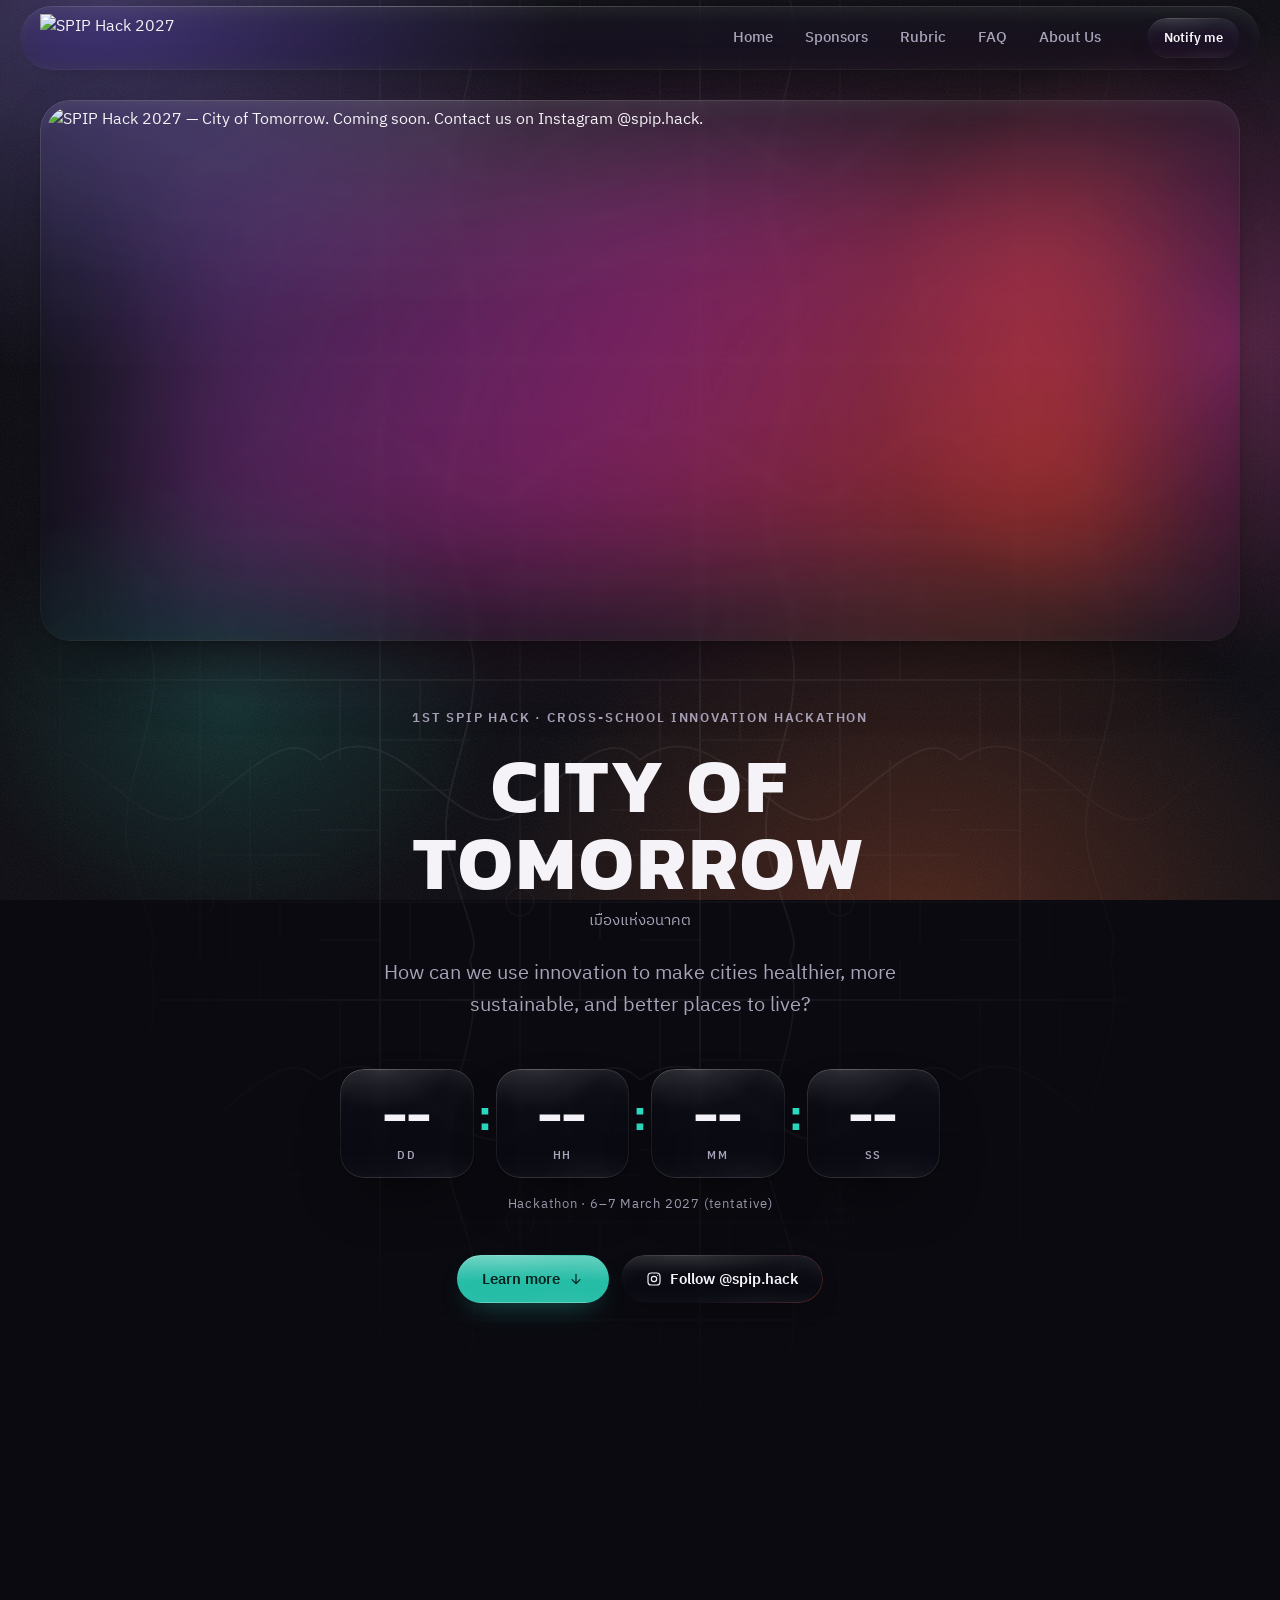
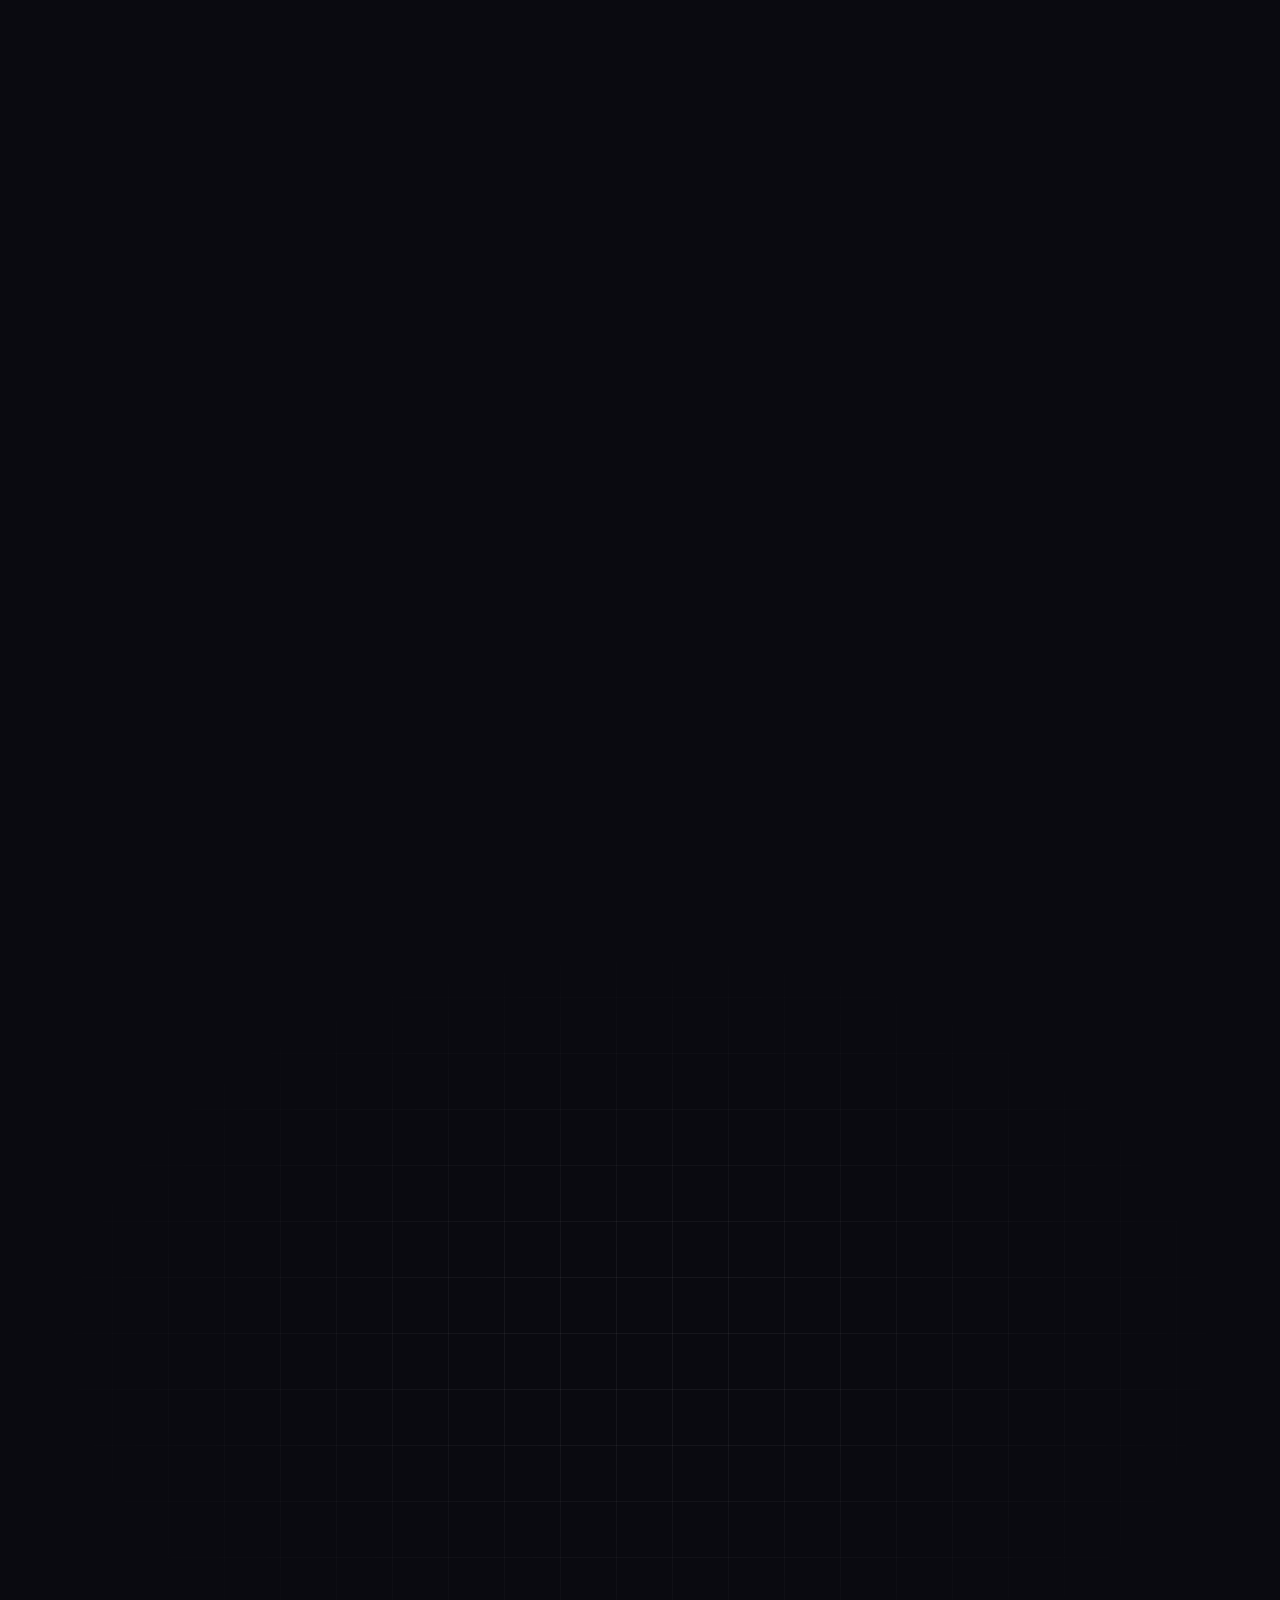
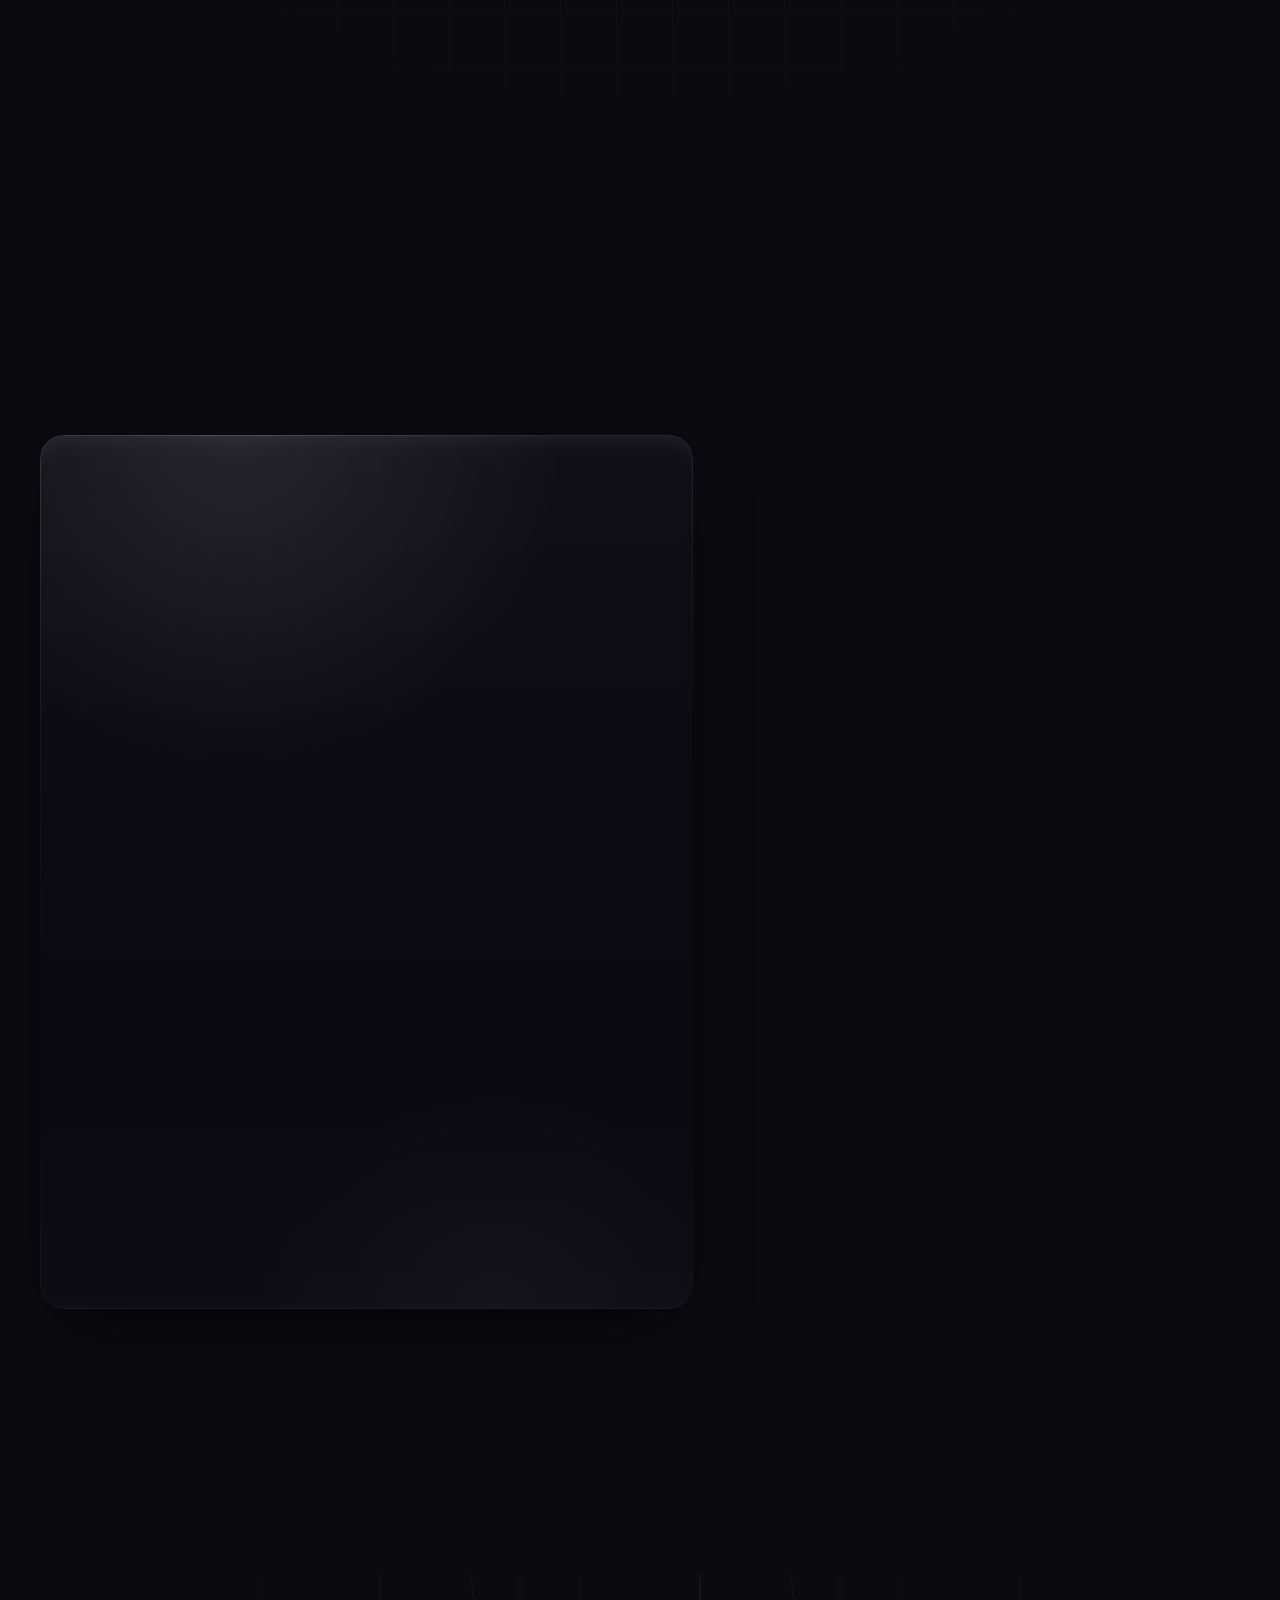
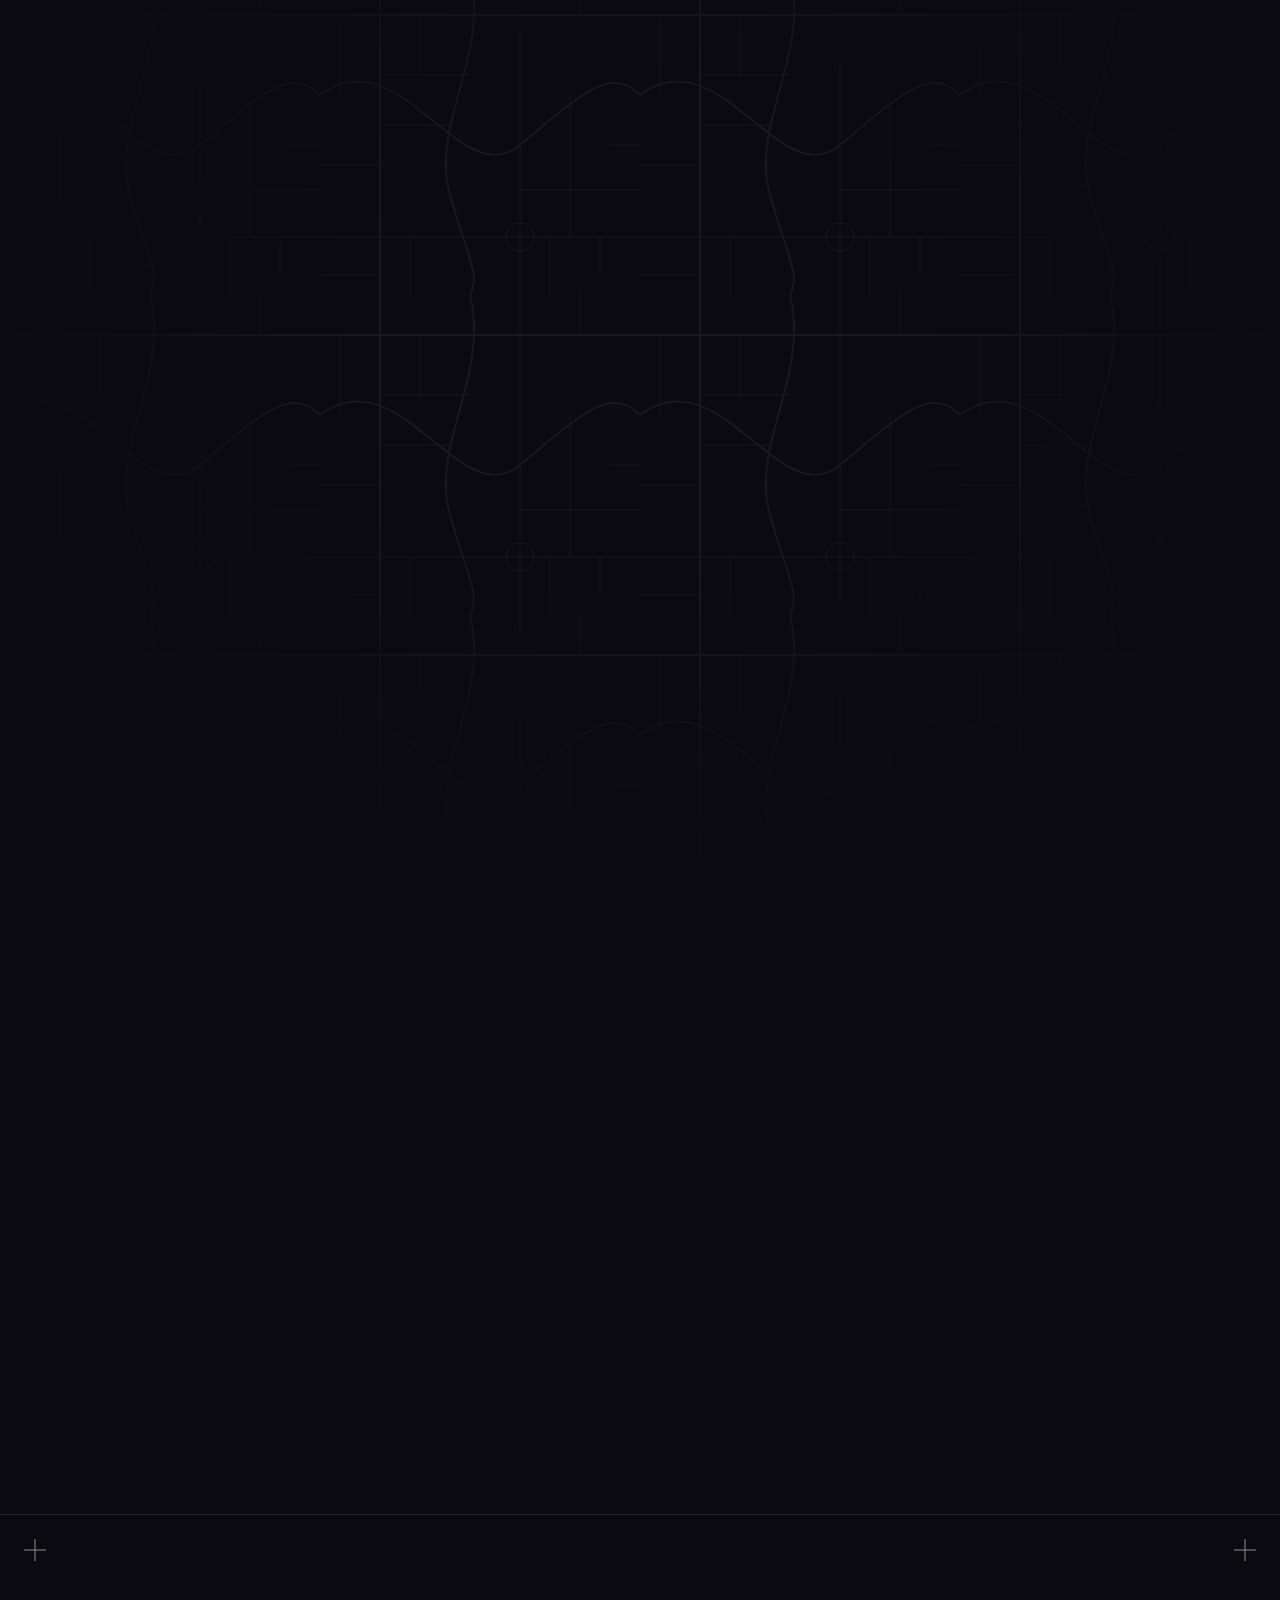
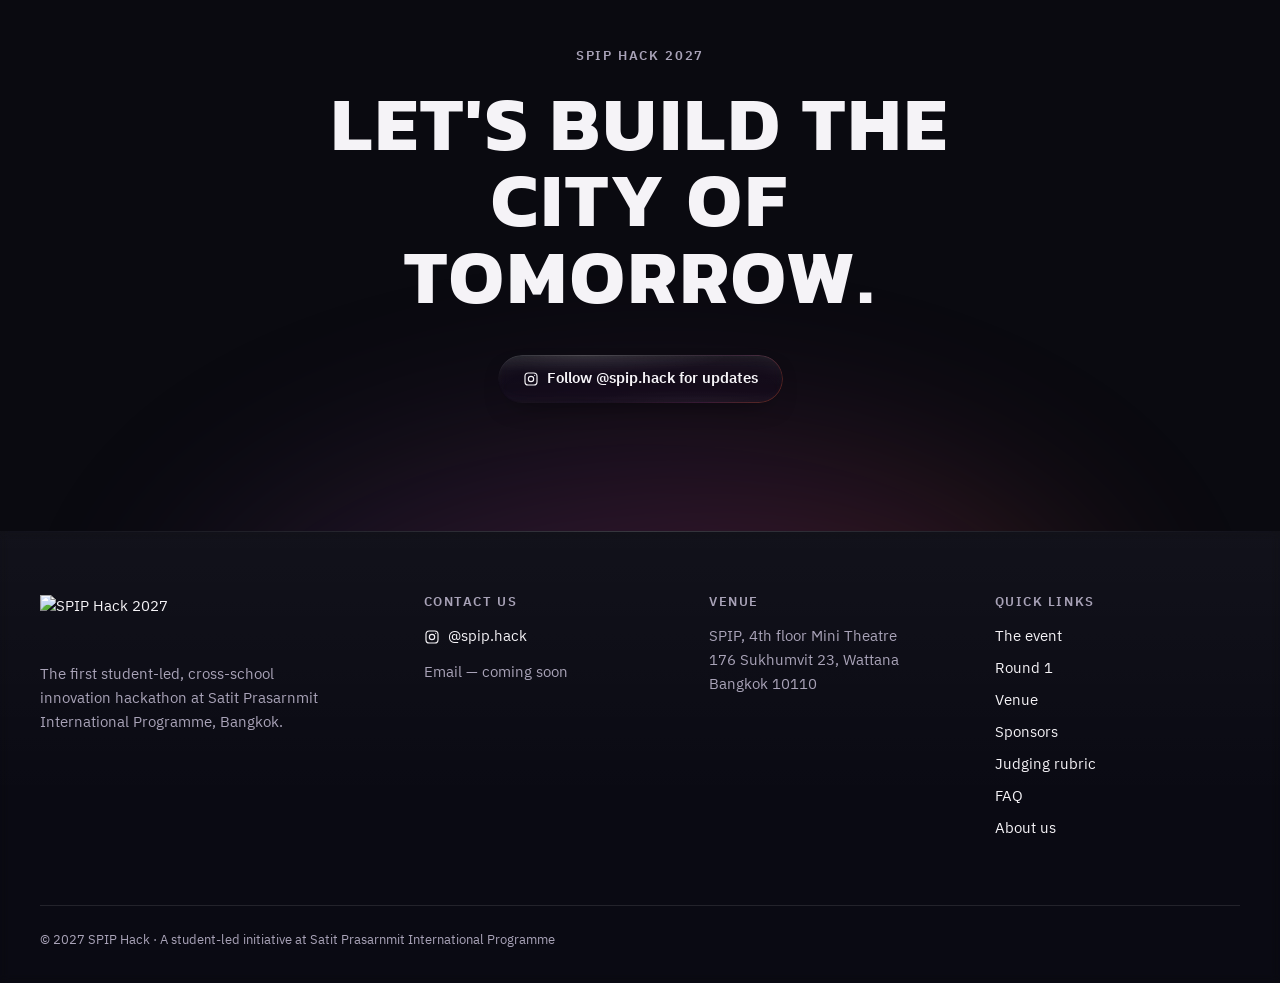
==== index.html @ 711c8ce8 "Add notification demo and optimize team photos" ====
<!DOCTYPE html>
<html lang="en" class="no-js">
<head>
  <meta charset="utf-8">
  <meta name="viewport" content="width=device-width, initial-scale=1">
  <title>SPIP Hack 2027 — City of Tomorrow</title>
  <meta name="description" content="SPIP Hack 2027 is the first student-led, cross-school innovation hackathon at Satit Prasarnmit International Programme (SPIP), Bangkok. Theme: City of Tomorrow.">
  <meta name="theme-color" content="#0A0A10">
  <meta name="color-scheme" content="dark">

  <!-- Open Graph / Twitter. Social platforms need absolute URLs:
       ★ SET SITE URL — once hosted, replace the relative image path below with the full URL -->
  <meta property="og:type" content="website">
  <meta property="og:site_name" content="SPIP Hack 2027">
  <meta property="og:title" content="SPIP Hack 2027 — City of Tomorrow">
  <meta property="og:description" content="The first student-led, cross-school innovation hackathon at SPIP, Bangkok. Pitch ideas that make cities healthier, more sustainable and better places to live.">
  <meta property="og:image" content="assets/posters/hero-banner-16x9.png">
  <meta name="twitter:card" content="summary_large_image">
  <meta name="twitter:title" content="SPIP Hack 2027 — City of Tomorrow">
  <meta name="twitter:description" content="The first student-led, cross-school innovation hackathon at SPIP, Bangkok.">
  <meta name="twitter:image" content="assets/posters/hero-banner-16x9.png">

  <link rel="icon" type="image/svg+xml" href="data:image/svg+xml,%3Csvg xmlns='http://www.w3.org/2000/svg' viewBox='0 0 64 64'%3E%3Crect width='64' height='64' rx='14' fill='%230A0A10'/%3E%3Cpath d='M18 18v28M46 18v28M18 32h28' stroke='white' stroke-width='7' stroke-linecap='square' fill='none'/%3E%3Cpath d='M8 38h48' stroke='%23E8141C' stroke-width='4'/%3E%3Cpath d='M40 50h14' stroke='%232EE6C8' stroke-width='4' stroke-linecap='round'/%3E%3C/svg%3E">

  <link rel="preconnect" href="https://fonts.googleapis.com">
  <link rel="preconnect" href="https://fonts.gstatic.com" crossorigin>
  <link rel="stylesheet" href="https://fonts.googleapis.com/css2?family=IBM+Plex+Sans+Thai:wght@400;500;600&family=Kanit:wght@600;700&display=swap">

  <link rel="preload" as="image" href="assets/posters/hero-banner-16x9.webp" type="image/webp" media="(min-width: 768px)">

  <link rel="stylesheet" href="css/style.css">
</head>
<body data-view="main">
  <a class="skip-link" href="#main-content">Skip to content</a>

  <!-- ============================ NAVBAR ============================ -->
  <header class="site-header" id="site-header">
    <div class="container nav-inner">
      <a class="brand" href="index.html" aria-label="SPIP Hack 2027 — home"><picture><source type="image/webp" srcset="assets/logo/spip-hack-logo.webp"><img src="assets/logo/spip-hack-logo.png" width="800" height="230" alt="SPIP Hack 2027" fetchpriority="high"></picture></a>

      <button class="nav-toggle" type="button" aria-expanded="false" aria-controls="nav-menu" aria-label="Open menu">
        <svg class="icon icon-open" viewBox="0 0 24 24" aria-hidden="true"><path d="M4 7h16M4 12h16M4 17h16"/></svg>
        <svg class="icon icon-close" viewBox="0 0 24 24" aria-hidden="true"><path d="M6 6l12 12M18 6L6 18"/></svg>
      </button>

      <nav class="nav-menu" id="nav-menu" aria-label="Main">
        <ul class="nav-links">
          <li><a href="index.html" data-nav="home">Home</a></li>
          <li><a href="sponsors.html" data-nav="sponsors">Sponsors</a></li>
          <li><a href="rubric.html" data-nav="rubric">Rubric</a></li>
          <li><a href="faq.html" data-nav="faq">FAQ</a></li>
          <li><a href="about.html" data-nav="about">About Us</a></li>
        </ul>
        <button class="btn btn--sm btn--ghost" type="button" data-notify-open>Notify me</button>
      </nav>
    </div>
    <div class="scroll-progress" aria-hidden="true"></div>
  </header>

  <main id="main-content" tabindex="-1">

    <!-- ========================== HOME PAGE ========================== -->

      <!-- 1. Hero + countdown -->
      <section class="hero" id="home" aria-labelledby="hero-title">
        <div class="map-texture" aria-hidden="true"></div>

        <div class="container">
          <div class="hero-banner">
            <picture>
              <source media="(max-width: 767px)" type="image/webp" srcset="assets/posters/hero-banner-3x4.webp" width="1080" height="1440">
              <source media="(max-width: 767px)" srcset="assets/posters/hero-banner-3x4.png" width="1080" height="1440">
              <source type="image/webp" srcset="assets/posters/hero-banner-16x9.webp" width="2400" height="1067">
              <img src="assets/posters/hero-banner-16x9.png" width="2400" height="1067" fetchpriority="high" decoding="async"
                   alt="SPIP Hack 2027 — City of Tomorrow. Coming soon. Contact us on Instagram @spip.hack.">
            </picture>
          </div>

          <div class="hero-copy">
            <p class="eyebrow">1st SPIP Hack · Cross-school innovation hackathon</p>
            <h1 class="h-display" id="hero-title"><span class="visually-hidden">SPIP Hack 2027 — </span>City of Tomorrow</h1>
            <p class="hero-thai" lang="th">เมืองแห่งอนาคต</p>
            <p class="hero-sub">How can we use innovation to make cities healthier, more sustainable, and better places to live?</p>

            <div class="countdown" id="countdown" role="timer" aria-label="Time remaining until the Hackathon, in days, hours, minutes and seconds">
              <div class="countdown__tiles" data-countdown-tiles>
                <div class="countdown__tile"><span class="countdown__num" data-unit="days">--</span><span class="countdown__unit">DD</span></div>
                <span class="countdown__sep" aria-hidden="true">:</span>
                <div class="countdown__tile"><span class="countdown__num" data-unit="hours">--</span><span class="countdown__unit">HH</span></div>
                <span class="countdown__sep" aria-hidden="true">:</span>
                <div class="countdown__tile"><span class="countdown__num" data-unit="minutes">--</span><span class="countdown__unit">MM</span></div>
                <span class="countdown__sep" aria-hidden="true">:</span>
                <div class="countdown__tile"><span class="countdown__num" data-unit="seconds">--</span><span class="countdown__unit">SS</span></div>
              </div>
              <p class="countdown__live" data-countdown-live hidden>The Hackathon is live!</p>
              <!-- ★ Dates follow Participant Rulebook v3 (tentative). Update together with EVENT_DATE in js/home.js -->
              <p class="countdown__label">Hackathon · 6–7 March 2027 (tentative)</p>
            </div>

            <div class="hero-cta">
              <a class="btn btn--primary" href="index.html#event">
                Learn more
                <svg class="icon icon--sm" viewBox="0 0 24 24" aria-hidden="true"><path d="M12 5v14M6 13l6 6 6-6"/></svg>
              </a>
              <a class="btn btn--grad" href="https://instagram.com/spip.hack" target="_blank" rel="noopener noreferrer">
                <svg class="icon icon--sm" viewBox="0 0 24 24" aria-hidden="true"><rect x="3" y="3" width="18" height="18" rx="5"/><circle cx="12" cy="12" r="4"/><path d="M17.5 6.5h.01"/></svg>
                Follow @spip.hack
                <span class="visually-hidden">(opens in a new tab)</span>
              </a>
            </div>
          </div>
        </div>
      </section>

      <!-- 2. Poster carousel -->
      <section class="section" id="event" aria-labelledby="event-title">
        <div class="container">
          <div class="section-head" data-reveal>
            <p class="eyebrow">The event</p>
            <h2 class="h-section" id="event-title">What is SPIP Hack?</h2>
          </div>

          <div class="carousel" id="carousel" aria-roledescription="carousel" aria-label="SPIP Hack information posters" role="region" data-reveal>
            <div class="carousel__stage frame-grad">
              <!-- ★ POSTERS NEED RE-EXPORTING ★ — 02, 03 and 05 still show the original poster facts
                   (online preliminary + pitching round, 10 finalists, blind judging by SPIP judges,
                   external judges, max 3 teams per school, multi-school quota), which Participant
                   Rulebook v3 replaces. The alt text describes the images as they are, so update it
                   when the new posters go in. The slide panels below already follow the rulebook. -->
              <div class="carousel__posters" data-carousel-stage>
                <picture class="poster is-active">
                  <source type="image/webp" srcset="assets/posters/01-what-is-spip-hack.webp">
                  <img src="assets/posters/01-what-is-spip-hack.png" width="1080" height="1440" loading="lazy" decoding="async"
                       alt="What is the SPIP Hack? SPIP's first-ever student-led hackathon, a cross-school innovation pitching competition. Theme: City of Tomorrow.">
                </picture>
                <picture class="poster" aria-hidden="true">
                  <source type="image/webp" srcset="assets/posters/02-spip-hack-rundown.webp">
                  <img src="assets/posters/02-spip-hack-rundown.png" width="1080" height="1440" loading="lazy" decoding="async"
                       alt="Basic run-down, SPIP Hack: a student-led hackathon split into 2 rounds, an Online Preliminary round and an On-Site Finalist Pitching round, held at SPIP in English.">
                </picture>
                <picture class="poster" aria-hidden="true">
                  <source type="image/webp" srcset="assets/posters/03-rounds.webp">
                  <img src="assets/posters/03-rounds.png" width="1080" height="1440" loading="lazy" decoding="async"
                       alt="Basic run-down, Rounds: Preliminary round online, teams submit proposals judged blindly by SPIP judges. Pitching round on-site, 10 finalist teams pitch live to external judges. Participants and winners receive certificates.">
                </picture>
                <picture class="poster" aria-hidden="true">
                  <source type="image/webp" srcset="assets/posters/04-hackathon.webp">
                  <img src="assets/posters/04-hackathon.png" width="1080" height="1440" loading="lazy" decoding="async"
                       alt="Event format, Hackathon: participants come up with a creative and innovative solution to a given prompt, then pitch to a panel of judges who score each idea and choose a winner.">
                </picture>
                <picture class="poster" aria-hidden="true">
                  <source type="image/webp" srcset="assets/posters/05-teams.webp">
                  <img src="assets/posters/05-teams.png" width="1080" height="1440" loading="lazy" decoding="async"
                       alt="Basic guidelines, Teams: 2 to 4 members, members from multiple schools allowed. Open to any school, maximum 3 teams per school. A multi-school team counts towards the quota of both schools.">
                </picture>
              </div>
            </div>

            <div class="carousel__body glass">
              <p class="carousel__count" aria-hidden="true"><b data-carousel-current>01</b> / 05</p>

              <div data-carousel-live aria-live="off" aria-atomic="true">
                <div class="slide-panel" role="group" aria-roledescription="slide" aria-label="1 of 5">
                  <p class="slide-panel__kicker">Introducing</p>
                  <h3>What is SPIP Hack?</h3>
                  <div class="slide-panel__content">
                    <p>SPIP's <strong>first-ever student-led hackathon</strong> — a <strong>cross-school innovation pitching competition</strong>.</p>
                    <p>Theme: <strong><em>City of Tomorrow</em></strong>.</p>
                  </div>
                </div>

                <div class="slide-panel" role="group" aria-roledescription="slide" aria-label="2 of 5" hidden>
                  <p class="slide-panel__kicker">Basic Run-down</p>
                  <h3>SPIP Hack</h3>
                  <div class="slide-panel__content">
                    <p>A <strong>student-led</strong> hackathon split into <strong>2 stages</strong>:</p>
                    <ul>
                      <li>The <strong>Pre-Hack</strong>: idea submission, <strong>online</strong></li>
                      <li>The <strong>Hackathon</strong>: a two-day, <strong>on-site</strong> innovation event for finalists</li>
                    </ul>
                    <p>Held at Satit Prasarnmit International Programme (SPIP), <strong>in English</strong>.</p>
                  </div>
                </div>

                <div class="slide-panel" role="group" aria-roledescription="slide" aria-label="3 of 5" hidden>
                  <p class="slide-panel__kicker">Basic Run-down</p>
                  <h3>Rounds</h3>
                  <div class="slide-panel__content">
                    <p><strong>Pre-Hack</strong> <em>(Online)</em></p>
                    <ul>
                      <li>Teams submit an initial proposal</li>
                      <li>Scored by a panel of judges, with school affiliation hidden</li>
                    </ul>
                    <p><strong>Hackathon</strong> <em>(On-Site, two days)</em></p>
                    <ul>
                      <li>Target of 15 finalist teams</li>
                      <li>Day 1: mentoring and building, ending in Project Lock</li>
                      <li>Day 2: presentations, Q&amp;A, judging and awards</li>
                    </ul>
                    <p class="slide-panel__note">Participants and winners receive certificates.</p>
                  </div>
                </div>

                <div class="slide-panel" role="group" aria-roledescription="slide" aria-label="4 of 5" hidden>
                  <p class="slide-panel__kicker">Event Format</p>
                  <h3>Hackathon</h3>
                  <div class="slide-panel__content">
                    <p>An event where participants come up with a <strong>creative and innovative solution</strong> to a given <strong>prompt</strong>.</p>
                    <p>They then <strong>pitch</strong> their ideas to a panel of <strong>judges</strong>, who score each idea and choose a winner.</p>
                  </div>
                </div>

                <div class="slide-panel" role="group" aria-roledescription="slide" aria-label="5 of 5" hidden>
                  <p class="slide-panel__kicker">Basic Guidelines</p>
                  <h3>Teams</h3>
                  <div class="slide-panel__content">
                    <ul>
                      <li><strong>2–4 members</strong> per team</li>
                      <li>Members from <strong>multiple schools</strong> and year groups are allowed</li>
                      <li>Open to students in <strong>Year 9 / Grade 8 / M.2 or above</strong> at international, bilingual, English-program or Thai secondary schools</li>
                      <li>Up to <strong>3 teams from the same school</strong> can qualify for the Hackathon</li>
                    </ul>
                  </div>
                </div>
              </div>

              <div class="carousel__controls">
                <div class="carousel__dots" data-carousel-dots>
                  <button class="dot" type="button" aria-label="Show slide 1: What is SPIP Hack?" aria-current="true"></button>
                  <button class="dot" type="button" aria-label="Show slide 2: SPIP Hack run-down"></button>
                  <button class="dot" type="button" aria-label="Show slide 3: Rounds"></button>
                  <button class="dot" type="button" aria-label="Show slide 4: Hackathon"></button>
                  <button class="dot" type="button" aria-label="Show slide 5: Teams"></button>
                </div>
                <div class="carousel__buttons">
                  <button class="icon-btn" type="button" data-carousel-prev aria-label="Previous slide">
                    <svg class="icon" viewBox="0 0 24 24" aria-hidden="true"><path d="M15 6l-6 6 6 6"/></svg>
                  </button>
                  <button class="icon-btn" type="button" data-carousel-next aria-label="Next slide">
                    <svg class="icon" viewBox="0 0 24 24" aria-hidden="true"><path d="M9 6l6 6-6 6"/></svg>
                  </button>
                  <button class="icon-btn carousel__toggle" type="button" data-carousel-toggle aria-label="Pause automatic slide show">
                    <svg class="icon icon-pause" viewBox="0 0 24 24" aria-hidden="true"><path d="M9 6v12M15 6v12"/></svg>
                    <svg class="icon icon-play" viewBox="0 0 24 24" aria-hidden="true"><path d="M8 5.5v13l10-6.5z"/></svg>
                  </button>
                </div>
              </div>
              <div class="carousel__progress" data-carousel-progress aria-hidden="true"><span></span></div>
            </div>
          </div>
        </div>
      </section>

      <!-- 2b. Themes — the four areas under City of Tomorrow. Wording follows faq.html
           ("Which areas can our project cover?"); keep the two in step. Each card is a
           flashcard: it tilts toward the pointer on hover, and a click / tap (or Enter / Space
           on its title button) flips it over to show the question and examples. -->
      <section class="section section--tight themes" id="themes" aria-labelledby="themes-title">
        <div class="container">
          <div class="themes__head" data-reveal>
            <div>
              <p class="eyebrow"><span class="themes__dot" aria-hidden="true"></span>Four directions · One better city</p>
              <h2 class="h-section" id="themes-title">Start with a better question.</h2>
            </div>
            <p class="themes__lede">Pick the part of city life you want to change. Find what's broken, then imagine what could work better.</p>
          </div>

          <ul class="themes__grid">
            <li class="themes__item" data-reveal>
              <article class="theme theme--health" aria-labelledby="theme-health">
                <div class="theme__card">
                  <span class="theme__bg" aria-hidden="true"></span>
                  <div class="theme__face theme__front">
                    <span class="theme__idx" aria-hidden="true">01</span>
                    <span class="theme__icon" aria-hidden="true">
                      <svg class="icon" viewBox="0 0 24 24"><path d="M12 20.5s-7.5-4.6-7.5-10.2A4.3 4.3 0 0 1 12 7.6a4.3 4.3 0 0 1 7.5 2.7c0 5.6-7.5 10.2-7.5 10.2z"/></svg>
                    </span>
                    <h3 class="theme__title" id="theme-health"><button class="theme__toggle" type="button" aria-expanded="false" aria-controls="theme-health-back">Health &amp; Wellbeing</button></h3>
                    <span class="theme__hint" aria-hidden="true"><svg class="icon icon--sm" viewBox="0 0 24 24"><path d="M3 12a9 9 0 0 1 15.4-6.4L21 8M21 3v5h-5M21 12a9 9 0 0 1-15.4 6.4L3 16M3 21v-5h5"/></svg><span class="theme__hint-mouse">Click</span><span class="theme__hint-touch">Tap</span> to flip</span>
                  </div>
                  <div class="theme__face theme__back" id="theme-health-back">
                    <span class="theme__idx" aria-hidden="true">01</span>
                    <p class="theme__kicker" aria-hidden="true">Health &amp; Wellbeing</p>
                    <p class="theme__q">How can we make cities healthier and improve quality of life?</p>
                    <ul class="theme__tags" aria-label="Examples"><li>Public health</li><li>Mental wellbeing</li><li>Healthcare access</li><li>Ageing populations</li><li>Disease prevention</li></ul>
                    <span class="theme__hint" aria-hidden="true"><svg class="icon icon--sm" viewBox="0 0 24 24"><path d="M3 12a9 9 0 0 1 15.4-6.4L21 8M21 3v5h-5M21 12a9 9 0 0 1-15.4 6.4L3 16M3 21v-5h5"/></svg>Flip back</span>
                  </div>
                </div>
              </article>
            </li>

            <li class="themes__item" data-reveal>
              <article class="theme theme--green" aria-labelledby="theme-green">
                <div class="theme__card">
                  <span class="theme__bg" aria-hidden="true"></span>
                  <div class="theme__face theme__front">
                    <span class="theme__idx" aria-hidden="true">02</span>
                    <span class="theme__icon" aria-hidden="true">
                      <svg class="icon" viewBox="0 0 24 24"><path d="M5 19c0-8.5 5.5-14 14-14 0 8.5-5.5 14-14 14zM5 19l8-8"/></svg>
                    </span>
                    <h3 class="theme__title" id="theme-green"><button class="theme__toggle" type="button" aria-expanded="false" aria-controls="theme-green-back">Sustainability &amp; Environment</button></h3>
                    <span class="theme__hint" aria-hidden="true"><svg class="icon icon--sm" viewBox="0 0 24 24"><path d="M3 12a9 9 0 0 1 15.4-6.4L21 8M21 3v5h-5M21 12a9 9 0 0 1-15.4 6.4L3 16M3 21v-5h5"/></svg><span class="theme__hint-mouse">Click</span><span class="theme__hint-touch">Tap</span> to flip</span>
                  </div>
                  <div class="theme__face theme__back" id="theme-green-back">
                    <span class="theme__idx" aria-hidden="true">02</span>
                    <p class="theme__kicker" aria-hidden="true">Sustainability &amp; Environment</p>
                    <p class="theme__q">How can we cut waste and pollution and build cities that can handle a changing climate?</p>
                    <ul class="theme__tags" aria-label="Examples"><li>Waste</li><li>Air quality</li><li>Water</li><li>Energy</li><li>Climate resilience</li><li>Sustainable materials</li></ul>
                    <span class="theme__hint" aria-hidden="true"><svg class="icon icon--sm" viewBox="0 0 24 24"><path d="M3 12a9 9 0 0 1 15.4-6.4L21 8M21 3v5h-5M21 12a9 9 0 0 1-15.4 6.4L3 16M3 21v-5h5"/></svg>Flip back</span>
                  </div>
                </div>
              </article>
            </li>

            <li class="themes__item" data-reveal>
              <article class="theme theme--mobility" aria-labelledby="theme-mobility">
                <div class="theme__card">
                  <span class="theme__bg" aria-hidden="true"></span>
                  <div class="theme__face theme__front">
                    <span class="theme__idx" aria-hidden="true">03</span>
                    <span class="theme__icon" aria-hidden="true">
                      <svg class="icon" viewBox="0 0 24 24"><circle cx="6" cy="18" r="2.2"/><circle cx="18" cy="6" r="2.2"/><path d="M8.2 18H14a3.5 3.5 0 0 0 0-7h-4a3.5 3.5 0 0 1 0-7h5.8"/></svg>
                    </span>
                    <h3 class="theme__title" id="theme-mobility"><button class="theme__toggle" type="button" aria-expanded="false" aria-controls="theme-mobility-back">Mobility &amp; Urban Living</button></h3>
                    <span class="theme__hint" aria-hidden="true"><svg class="icon icon--sm" viewBox="0 0 24 24"><path d="M3 12a9 9 0 0 1 15.4-6.4L21 8M21 3v5h-5M21 12a9 9 0 0 1-15.4 6.4L3 16M3 21v-5h5"/></svg><span class="theme__hint-mouse">Click</span><span class="theme__hint-touch">Tap</span> to flip</span>
                  </div>
                  <div class="theme__face theme__back" id="theme-mobility-back">
                    <span class="theme__idx" aria-hidden="true">03</span>
                    <p class="theme__kicker" aria-hidden="true">Mobility &amp; Urban Living</p>
                    <p class="theme__q">How can everyone get around the city, and live in it, more easily and safely?</p>
                    <ul class="theme__tags" aria-label="Examples"><li>Public transport</li><li>Accessibility</li><li>Traffic</li><li>Urban spaces</li><li>Housing</li><li>Safety</li></ul>
                    <span class="theme__hint" aria-hidden="true"><svg class="icon icon--sm" viewBox="0 0 24 24"><path d="M3 12a9 9 0 0 1 15.4-6.4L21 8M21 3v5h-5M21 12a9 9 0 0 1-15.4 6.4L3 16M3 21v-5h5"/></svg>Flip back</span>
                  </div>
                </div>
              </article>
            </li>

            <li class="themes__item" data-reveal>
              <article class="theme theme--tech" aria-labelledby="theme-tech">
                <div class="theme__card">
                  <span class="theme__bg" aria-hidden="true"></span>
                  <div class="theme__face theme__front">
                    <span class="theme__idx" aria-hidden="true">04</span>
                    <span class="theme__icon" aria-hidden="true">
                      <svg class="icon" viewBox="0 0 24 24"><rect x="7" y="7" width="10" height="10" rx="2"/><path d="M9.5 3v4M14.5 3v4M9.5 17v4M14.5 17v4M3 9.5h4M3 14.5h4M17 9.5h4M17 14.5h4"/></svg>
                    </span>
                    <h3 class="theme__title" id="theme-tech"><button class="theme__toggle" type="button" aria-expanded="false" aria-controls="theme-tech-back">Future Technology</button></h3>
                    <span class="theme__hint" aria-hidden="true"><svg class="icon icon--sm" viewBox="0 0 24 24"><path d="M3 12a9 9 0 0 1 15.4-6.4L21 8M21 3v5h-5M21 12a9 9 0 0 1-15.4 6.4L3 16M3 21v-5h5"/></svg><span class="theme__hint-mouse">Click</span><span class="theme__hint-touch">Tap</span> to flip</span>
                  </div>
                  <div class="theme__face theme__back" id="theme-tech-back">
                    <span class="theme__idx" aria-hidden="true">04</span>
                    <p class="theme__kicker" aria-hidden="true">Future Technology</p>
                    <p class="theme__q">How can emerging technology help solve real-world urban problems?</p>
                    <ul class="theme__tags" aria-label="Examples"><li>AI</li><li>Sensors</li><li>Robotics</li><li>Smart infrastructure</li><li>Digital systems</li><li>Emerging technologies</li></ul>
                    <span class="theme__hint" aria-hidden="true"><svg class="icon icon--sm" viewBox="0 0 24 24"><path d="M3 12a9 9 0 0 1 15.4-6.4L21 8M21 3v5h-5M21 12a9 9 0 0 1-15.4 6.4L3 16M3 21v-5h5"/></svg>Flip back</span>
                  </div>
                </div>
              </article>
            </li>
          </ul>

          <div class="themes__foot" data-reveal>
            <p>Examples, not restrictions — combine areas or explore your own.</p>
            <p>Theme · City of Tomorrow <span lang="th">เมืองแห่งอนาคต</span></p>
          </div>
        </div>
      </section>

      <!-- 3. Round 1 — the Pre-Hack (what every contestant does first). Facts follow
           Participant Rulebook v3, a working draft subject to school approval; keep in step
           with faq.html and rubric.html. -->
      <section class="section section--tight" id="rounds" aria-labelledby="rounds-title">
        <div class="container">
          <div class="section-head" data-reveal>
            <p class="eyebrow">Round 1 · Pre-Hack · Idea Submission</p>
            <h2 class="h-section" id="rounds-title">Every team starts here</h2>
            <p>Form a team, take on the theme, and submit your proposal online — no travel needed. The highest-ranked proposals earn a place at the two-day Hackathon at SPIP.</p>
          </div>

          <div class="round1">
            <ol class="steps glass" data-reveal-group>
              <li class="step" data-reveal>
                <span class="step__num" aria-hidden="true">01</span>
                <div>
                  <h3>Form your team</h3>
                  <p><strong>2–4 members</strong> per team, open to students in <strong>Year 9 / Grade 8 / M.2 or above</strong> at an international, bilingual, English-program or Thai secondary school. Teammates can come from <strong>different schools</strong> and year groups.</p>
                </div>
              </li>
              <li class="step" data-reveal>
                <span class="step__num" aria-hidden="true">02</span>
                <div>
                  <h3>Take on the theme</h3>
                  <p>This year's theme is <strong>City of Tomorrow</strong>. Your team answers one question:</p>
                  <blockquote>How can we use innovation to make cities healthier, more sustainable, and better places to live?</blockquote>
                </div>
              </li>
              <li class="step" data-reveal>
                <span class="step__num" aria-hidden="true">03</span>
                <div>
                  <h3>Submit your proposal online</h3>
                  <p>Write up your idea as an initial proposal and submit it online, in English, by <strong>13 February 2027</strong> (tentative). Submission details will be announced when registration opens — follow <a class="text-link-inline" href="https://instagram.com/spip.hack" target="_blank" rel="noopener noreferrer">@spip.hack<span class="visually-hidden"> (opens in a new tab)</span></a> so you don't miss it.</p>
                </div>
              </li>
              <li class="step" data-reveal>
                <span class="step__num" aria-hidden="true">04</span>
                <div>
                  <h3>Judging &amp; selection</h3>
                  <p>A panel of judges scores every eligible proposal with the same <a class="text-link-inline" href="rubric.html#round-1">Pre-Hack rubric</a>, and <strong>judges don't see which school you're from</strong> while they score. Proposals are ranked, with a target of <strong>15 finalist teams</strong> (the number may be adjusted). Up to <strong>3 teams from the same school</strong> can qualify — a limit applied only after ranking. Finalists are announced on 21 February 2027 (tentative) — see <a class="text-link-inline" href="rubric.html#selection-title">how they're chosen</a>.</p>
                </div>
              </li>
            </ol>

            <aside class="round1__aside" aria-label="Round 1 at a glance" data-reveal-group>
              <div class="fact frame-grad" data-reveal>
                <span class="fact__kicker">Theme</span>
                <span class="fact__num">City of Tomorrow</span>
                <span class="fact__label" lang="th">เมืองแห่งอนาคต</span>
              </div>
              <div class="fact-row">
                <div class="fact card" data-reveal>
                  <span class="fact__kicker">Team size</span>
                  <span class="fact__num">2–4</span>
                  <span class="fact__label">members, multi-school</span>
                </div>
                <div class="fact card" data-reveal>
                  <span class="fact__kicker">Format</span>
                  <span class="fact__num">Online</span>
                  <span class="fact__label">proposal, in English</span>
                </div>
              </div>
              <div class="fact card" data-reveal>
                <span class="fact__kicker">Potential prize pool</span>
                <span class="fact__num">฿10,000</span>
                <span class="fact__label">for the top 3 teams, plus certificates for every participant</span>
                <span class="fact__meta">1st ฿5,000 · 2nd ฿3,000 · 3rd ฿2,000 <span class="fact__tag">Proposed</span></span>
              </div>
            </aside>
          </div>

          <p class="round1__next glass" data-reveal><b>Then · Round 2</b> Finalists spend two days on-site at SPIP for the Hackathon, 6–7 March 2027 (tentative): mentoring and building on Day 1, ending in Project Lock, then presentations, Q&amp;A, judging and awards on Day 2.</p>
        </div>
      </section>

      <!-- 4. Hosted at SPIP -->
      <section class="section venue" id="venue" aria-labelledby="venue-title">
        <div class="map-texture" aria-hidden="true"></div>
        <div class="container venue__grid">
          <div class="map glass" data-reveal>
            <iframe src="https://www.google.com/maps?q=Satit+Prasarnmit+International+Programme,+Bangkok&amp;output=embed"
                    title="Map showing Satit Prasarnmit International Programme, Bangkok"
                    loading="lazy" referrerpolicy="no-referrer-when-downgrade" allowfullscreen></iframe>
          </div>

          <div class="venue__details glass" data-reveal>
            <p class="eyebrow">Venue</p>
            <h2 class="h-section" id="venue-title">Hosted at SPIP</h2>
            <p class="mt-3 venue__name h-section">Satit Prasarnmit International Programme (SPIP)</p>

            <ul class="venue__list">
              <li>
                <svg class="icon" viewBox="0 0 24 24" aria-hidden="true"><path d="M12 21s-7-6.2-7-11.5A7 7 0 0 1 19 9.5C19 14.8 12 21 12 21z"/><circle cx="12" cy="9.5" r="2.5"/></svg>
                <div><span class="venue__term">Address</span><span class="venue__desc">176 Sukhumvit 23, Sukhumvit Rd., Klongtoey-nue, Wattana, Bangkok 10110</span></div>
              </li>
              <li>
                <svg class="icon" viewBox="0 0 24 24" aria-hidden="true"><path d="M4 21V8l8-5 8 5v13"/><path d="M9 21v-6h6v6M4 21h16"/></svg>
                <div><span class="venue__term">Venue</span><span class="venue__desc">4th floor Mini Theatre</span></div>
              </li>
              <li>
                <svg class="icon" viewBox="0 0 24 24" aria-hidden="true"><rect x="5" y="3" width="14" height="14" rx="3"/><path d="M5 11h14M9 21l-2 0M8 17l-2 4M16 17l2 4"/><path d="M9 14h.01M15 14h.01"/></svg>
                <div><span class="venue__term">Getting there</span><span class="venue__desc">Short walk from BTS Asok / MRT Sukhumvit</span></div>
              </li>
            </ul>

            <a class="text-link" href="https://www.google.com/maps/search/?api=1&amp;query=Satit+Prasarnmit+International+Programme+Bangkok" target="_blank" rel="noopener noreferrer">
              Open in Google Maps
              <svg class="icon icon--sm" viewBox="0 0 24 24" aria-hidden="true"><path d="M7 17L17 7M9 7h8v8"/></svg>
              <span class="visually-hidden">(opens in a new tab)</span>
            </a>
          </div>
        </div>
      </section>

      <!-- 5. Partners -->
      <section class="section" id="partners" aria-labelledby="partners-title">
        <div class="container">
          <div class="section-head section-head--center" data-reveal>
            <p class="eyebrow">Supported by</p>
            <h2 class="h-section" id="partners-title">Our Partners</h2>
            <p>The organisations backing SPIP Hack 2027.</p>
          </div>

          <div class="marquee-wrap" data-marquee data-reveal>
            <button class="icon-btn" type="button" data-marquee-prev aria-label="Scroll partners left">
              <svg class="icon" viewBox="0 0 24 24" aria-hidden="true"><path d="M15 6l-6 6 6 6"/></svg>
            </button>
            <div class="marquee">
              <ul class="marquee__track" data-marquee-track aria-label="Partner logos"></ul>
            </div>
            <button class="icon-btn" type="button" data-marquee-next aria-label="Scroll partners right">
              <svg class="icon" viewBox="0 0 24 24" aria-hidden="true"><path d="M9 6l6 6-6 6"/></svg>
            </button>
          </div>

          <div class="partners__more" data-reveal>
            <a class="btn btn--ghost" href="sponsors.html">
              Meet our sponsors
              <svg class="icon icon--sm" viewBox="0 0 24 24" aria-hidden="true"><path d="M5 12h14M13 6l6 6-6 6"/></svg>
            </a>
          </div>

          <p class="partners__cta" data-reveal>Interested in partnering with SPIP Hack? <a href="#contact">Get in touch →</a></p>
        </div>
      </section>

  </main>

  <!-- ============================ FOOTER ============================ -->
  <section class="closing" aria-labelledby="closing-title">
    <span class="cross cross--tl" aria-hidden="true"></span>
    <span class="cross cross--tr" aria-hidden="true"></span>
    <div class="container">
      <p class="eyebrow">SPIP Hack 2027</p>
      <h2 id="closing-title">Let's build the City of Tomorrow.</h2>
      <a class="btn btn--grad" href="https://instagram.com/spip.hack" target="_blank" rel="noopener noreferrer">
        <svg class="icon icon--sm" viewBox="0 0 24 24" aria-hidden="true"><rect x="3" y="3" width="18" height="18" rx="5"/><circle cx="12" cy="12" r="4"/><path d="M17.5 6.5h.01"/></svg>
        Follow @spip.hack for updates
        <span class="visually-hidden">(opens in a new tab)</span>
      </a>
    </div>
  </section>

  <footer class="site-footer" id="contact">
    <div class="container">
      <div class="footer-grid">
        <div class="footer-brand">
          <a class="brand brand--footer" href="index.html" aria-label="SPIP Hack 2027 — home"><picture><source type="image/webp" srcset="assets/logo/spip-hack-logo.webp"><img src="assets/logo/spip-hack-logo.png" width="800" height="230" alt="SPIP Hack 2027" loading="lazy" decoding="async"></picture></a>
          <p>The first student-led, cross-school innovation hackathon at Satit Prasarnmit International Programme, Bangkok.</p>
        </div>

        <div class="footer-col">
          <h3>Contact us</h3>
          <ul>
            <li>
              <a href="https://instagram.com/spip.hack" target="_blank" rel="noopener noreferrer">
                <svg class="icon icon--sm" viewBox="0 0 24 24" aria-hidden="true"><rect x="3" y="3" width="18" height="18" rx="5"/><circle cx="12" cy="12" r="4"/><path d="M17.5 6.5h.01"/></svg>
                @spip.hack<span class="visually-hidden"> on Instagram (opens in a new tab)</span>
              </a>
            </li>
            <li>
              <!-- ★ ADD EVENT EMAIL ★ — replace the span below with:
                   <a href="mailto:hello@example.com">hello@example.com</a> -->
              <span class="muted">Email — coming soon</span>
            </li>
          </ul>
        </div>

        <div class="footer-col">
          <h3>Venue</h3>
          <address>SPIP, 4th floor Mini Theatre<br>176 Sukhumvit 23, Wattana<br>Bangkok 10110</address>
        </div>

        <div class="footer-col">
          <h3>Quick links</h3>
          <ul>
            <li><a href="index.html#event">The event</a></li>
            <li><a href="index.html#rounds">Round 1</a></li>
            <li><a href="index.html#venue">Venue</a></li>
            <li><a href="sponsors.html">Sponsors</a></li>
            <li><a href="rubric.html">Judging rubric</a></li>
            <li><a href="faq.html">FAQ</a></li>
            <li><a href="about.html">About us</a></li>
          </ul>
        </div>
      </div>

      <p class="footer-bottom">© 2027 SPIP Hack · A student-led initiative at Satit Prasarnmit International Programme</p>
    </div>
  </footer>

  <script src="js/common.js"></script>
  <script src="js/sponsors-data.js"></script>
  <script src="js/home.js"></script>
</body>
</html>
---- css/style.css ----
/* Shared styles for every SPIP Hack page (index.html, about.html). */
/* =================================================================
   1. TOKENS
   ================================================================= */

/* Uncomment and add the .woff2 files to work fully offline.
@font-face { font-family: "Kanit"; font-weight: 600; font-display: swap; src: url("assets/fonts/kanit-600.woff2") format("woff2"); }
@font-face { font-family: "Kanit"; font-weight: 700; font-display: swap; src: url("assets/fonts/kanit-700.woff2") format("woff2"); }
@font-face { font-family: "IBM Plex Sans Thai"; font-weight: 400; font-display: swap; src: url("assets/fonts/ibm-plex-sans-thai-400.woff2") format("woff2"); }
@font-face { font-family: "IBM Plex Sans Thai"; font-weight: 500; font-display: swap; src: url("assets/fonts/ibm-plex-sans-thai-500.woff2") format("woff2"); }
@font-face { font-family: "IBM Plex Sans Thai"; font-weight: 600; font-display: swap; src: url("assets/fonts/ibm-plex-sans-thai-600.woff2") format("woff2"); }
*/

:root {
  /* Colour — extracted from the SPIP Hack 2027 posters */
  --bg:          #0A0A10;
  --surface:     #15131F;
  --surface-2:   #1E1A2B;
  --line:        rgba(255,255,255,.10);
  --line-strong: rgba(255,255,255,.22);
  --text:        #F5F3F7;
  --text-muted:  #A9A3B8;
  --purple:      #4B3F78;
  --magenta:     #C4449A;
  --orange:      #F2622A;
  --red:         #E8141C;
  --cyan:        #2EE6C8;
  --teal:        #16968A;
  --on-cyan:     #04211D;
  --grad-brand:  linear-gradient(120deg, var(--purple) 0%, var(--magenta) 50%, var(--orange) 100%);

  /* Type */
  --font-display: "Kanit", "IBM Plex Sans Thai", "Leelawadee UI", "Thonburi", "Sukhumvit Set", "Noto Sans Thai", system-ui, sans-serif;
  --font-body:    "IBM Plex Sans Thai", "Leelawadee UI", "Segoe UI", "Thonburi", "Sukhumvit Set", "Noto Sans Thai", -apple-system, system-ui, sans-serif;

  --fs-xs:   .8125rem;
  --fs-sm:   .9375rem;
  --fs-base: 1rem;
  --fs-md:   clamp(1.0625rem, 1rem + .3vw, 1.25rem);
  --fs-lg:   clamp(1.25rem, 1.08rem + .75vw, 1.625rem);
  --fs-xl:   clamp(1.75rem, 1.35rem + 1.7vw, 2.75rem);
  --fs-2xl:  clamp(2.5rem, 1.6rem + 4vw, 5rem);
  --tracking-display: .04em;
  --tracking-eyebrow: .14em;

  /* Spacing — 8-pt system */
  --s-1: 8px;
  --s-2: 16px;
  --s-3: 24px;
  --s-4: 32px;
  --s-5: 40px;
  --s-6: 48px;
  --s-8: 64px;
  --s-10: 80px;
  --s-12: 96px;

  /* Layout */
  --maxw: 1200px;
  --gutter: clamp(16px, 4vw, 40px);
  --section-y: clamp(64px, 10vw, 128px);
  --nav-h: 76px;

  /* Shape, depth, motion — generous, concentric radii (inner = outer − padding) */
  --r: 24px;
  --r-sm: 14px;
  --r-pill: 999px;
  --shadow:
    0 28px 64px -30px rgba(0,0,0,.85),
    0 2px 10px -4px rgba(0,0,0,.35);
  --ease: cubic-bezier(.2,.7,.2,1);
  --ease-spring: cubic-bezier(.34,1.56,.64,1);
  --dur: 400ms;

  /* Liquid glass (after Apple's 2025 material): a clear lens with only a
     light blur, so the page behind stays visible through it. Real glass has no
     outline — its edge only shows where it catches the light — so surfaces
     get no border, just a 1px rim of light (::before) that glints toward
     the light source / pointer and fades away along the sides. A soft
     caustic glow inside follows the pointer too (::after). Chromium also
     bends light at the edges through an SVG displacement filter
     (html.lg-refract, js/common.js). */
  --glass-fill:
    linear-gradient(180deg, rgba(255,255,255,.028) 0%, rgba(255,255,255,.006) 45%, rgba(255,255,255,.003) 75%, rgba(255,255,255,.014) 100%);
  /* Denser, darker glass for surfaces text scrolls underneath (scrolled nav, tooltips) */
  --glass-solid:
    linear-gradient(180deg, rgba(255,255,255,.04) 0%, rgba(255,255,255,0) 50%),
    linear-gradient(180deg, rgba(38,32,60,.26) 0%, rgba(16,14,28,.2) 100%);
  --glass-hover:
    linear-gradient(180deg, rgba(255,255,255,.055) 0%, rgba(255,255,255,.015) 50%, rgba(255,255,255,.03) 100%);
  /* Rim at rest: light along the top edge that's gone by a third of the way
     down, and a faint internal reflection on the bottom edge */
  --glass-rim:
    linear-gradient(180deg, rgba(255,255,255,.12) 0%, rgba(255,255,255,0) 32%, rgba(255,255,255,0) 76%, rgba(255,255,255,.05) 100%);
  --glass-glint: rgba(255,255,255,.24); /* the brightest point on the rim */
  /* Light pooling under the top surface and bouncing off the bottom — soft
     gradients only, no hairlines */
  --glass-shine:
    inset 0 18px 30px -24px rgba(255,255,255,.14),
    inset 0 -14px 26px -22px rgba(255,255,255,.05);
  /* Light blur, no brightness lift (that's what turns dark glass milky) */
  --glass-blur:       blur(5px) saturate(150%);
  --glass-blur-thick: blur(14px) saturate(160%);

  /* Film grain, drawn with an SVG noise filter (no image request) */
  --grain: url("data:image/svg+xml,%3Csvg xmlns='http://www.w3.org/2000/svg' width='180' height='180'%3E%3Cfilter id='n'%3E%3CfeTurbulence type='fractalNoise' baseFrequency='.85' numOctaves='3' stitchTiles='stitch'/%3E%3CfeColorMatrix values='0 0 0 0 1 0 0 0 0 1 0 0 0 0 1 0 0 0 .07 0'/%3E%3C/filter%3E%3Crect width='100%25' height='100%25' filter='url(%23n)'/%3E%3C/svg%3E");

  /* Faint city-map line texture (inline SVG, drawn not loaded) */
  --map-texture: url("data:image/svg+xml,%3Csvg xmlns='http://www.w3.org/2000/svg' width='320' height='320' fill='none' stroke='white'%3E%3Cpath stroke-width='2' d='M0 40H320M60 0V320M0 120C80 60 140 220 200 170S290 90 320 120M150 0C170 80 110 150 130 220S160 300 150 320'/%3E%3Cpath stroke-width='1' d='M0 262H320M200 0V320M60 100H150M200 215H320M250 120V262M0 190H60M90 262V320M60 150H130M260 0V40M100 40V100M230 262V320M20 40V120M290 170H320M0 300H60M280 262V300'/%3E%3Ccircle cx='200' cy='262' r='14' stroke-width='1'/%3E%3C/svg%3E");
}

/* =================================================================
   2. BASE
   ================================================================= */
*, *::before, *::after { box-sizing: border-box; }
html {
  -webkit-text-size-adjust: 100%;
  text-size-adjust: 100%;
  scroll-padding-top: calc(var(--nav-h) + var(--s-2));
}
body {
  margin: 0;
  background: var(--bg);
  color: var(--text);
  font-family: var(--font-body);
  font-size: var(--fs-base);
  line-height: 1.6;
  -webkit-font-smoothing: antialiased;
  -moz-osx-font-smoothing: grayscale;
  text-rendering: optimizeLegibility;
  overflow-x: hidden;
}
/* Ambient brand light + grain behind everything — gives the glass something to refract */
body::before {
  content: "";
  position: fixed;
  inset: 0;
  z-index: -1;
  pointer-events: none;
  background:
    var(--grain),
    radial-gradient(55vmax 45vmax at 8% 0%, rgba(75,63,120,.70), transparent 65%),
    radial-gradient(40vmax 36vmax at 96% 38%, rgba(196,68,154,.38), transparent 70%),
    radial-gradient(50vmax 40vmax at 72% 104%, rgba(242,98,42,.28), transparent 70%),
    radial-gradient(30vmax 26vmax at 18% 78%, rgba(46,230,200,.16), transparent 70%);
}

/* Pointer position inside a glass surface — registered so the rim glint
   and inner highlight glide instead of jumping. Inherited so the surface's
   ::before / ::after can read the value js/common.js sets on it. */
@property --mx { syntax: "<percentage>"; inherits: true; initial-value: 30%; }
@property --my { syntax: "<percentage>"; inherits: true; initial-value: 0%; }

/* Chromium only (it's the one engine that renders SVG filters in
   backdrop-filter): bend the blurred backdrop at the edges like a lens */
html.lg-refract {
  --glass-blur:       url(#lg-refract) blur(4px) saturate(150%);
  --glass-blur-thick: url(#lg-refract) blur(12px) saturate(160%);
}
body.is-locked { overflow: hidden; }
img, svg, iframe { display: block; max-width: 100%; }
img { height: auto; }
h1, h2, h3, h4 { margin: 0; font-family: var(--font-display); font-weight: 600; line-height: 1.1; }
p { margin: 0; }
ul, ol { margin: 0; padding: 0; list-style: none; }
a { color: inherit; text-decoration: none; }
button { font: inherit; color: inherit; background: none; border: 0; padding: 0; cursor: pointer; }
strong { font-weight: 600; color: var(--text); }
[hidden] { display: none !important; }
:lang(th) { letter-spacing: 0; line-height: 1.7; }

:focus-visible {
  outline: 2px solid var(--cyan);
  outline-offset: 3px;
  border-radius: 4px;
}
::selection { background: var(--magenta); color: #fff; }

/* =================================================================
   3. LAYOUT
   ================================================================= */
.container {
  width: 100%;
  max-width: calc(var(--maxw) + 2 * var(--gutter));
  margin-inline: auto;
  padding-inline: var(--gutter);
}
.section {
  position: relative;
  padding-block: var(--section-y);
}
.section--tight { padding-block: 0 var(--section-y); }
.section-head { max-width: 680px; margin-bottom: var(--s-6); }
.section-head--center { margin-inline: auto; text-align: center; }
.section-head p { margin-top: var(--s-2); color: var(--text-muted); font-size: var(--fs-md); }

main:focus { outline: none; }

/* =================================================================
   4. COMPONENTS
   ================================================================= */

/* Skip link */
.skip-link {
  position: fixed;
  top: var(--s-2);
  left: var(--s-2);
  z-index: 100;
  padding: var(--s-1) var(--s-2);
  background: var(--cyan);
  color: var(--on-cyan);
  font-weight: 600;
  border-radius: var(--r-sm);
  transform: translateY(-200%);
  transition: transform .2s var(--ease);
}
.skip-link:focus { transform: none; }

/* Headings */
.eyebrow {
  display: inline-flex;
  align-items: center;
  gap: var(--s-1);
  font-size: var(--fs-xs);
  font-weight: 600;
  letter-spacing: var(--tracking-eyebrow);
  text-transform: uppercase;
  color: var(--text-muted);
}
.h-display {
  font-size: var(--fs-2xl);
  font-weight: 700;
  text-transform: uppercase;
  letter-spacing: var(--tracking-display);
  line-height: 1;
}
.h-section {
  margin-top: var(--s-2);
  font-size: var(--fs-xl);
  text-transform: uppercase;
  letter-spacing: var(--tracking-display);
}
.muted { color: var(--text-muted); }
.visually-hidden {
  position: absolute !important;
  width: 1px; height: 1px;
  margin: -1px; padding: 0;
  overflow: hidden;
  clip: rect(0 0 0 0);
  white-space: nowrap;
  border: 0;
}

/* Icons */
.icon {
  width: 20px;
  height: 20px;
  flex: none;
  fill: none;
  stroke: currentColor;
  stroke-width: 1.75;
  stroke-linecap: round;
  stroke-linejoin: round;
}
.icon--sm { width: 16px; height: 16px; }

/* Buttons */
.btn {
  display: inline-flex;
  align-items: center;
  justify-content: center;
  gap: var(--s-1);
  min-height: 48px;
  padding: 0 var(--s-3);
  border: 1px solid transparent;
  border-radius: var(--r-pill);
  font-weight: 600;
  font-size: var(--fs-sm);
  line-height: 1;
  white-space: nowrap;
  transition: background .25s var(--ease), border-color .2s var(--ease), color .2s var(--ease), box-shadow .25s var(--ease), transform .35s var(--ease-spring);
}
/* Glass controls swell slightly under the finger, like a drop of liquid */
.btn:hover { transform: scale(1.03); }
.btn:active { transform: scale(.96); transition-duration: .12s; }
/* Tinted glass — the cyan is a translucent dye, not a flat fill */
.btn--primary {
  --glass-glint: rgba(255,255,255,.55);
  background:
    linear-gradient(180deg, rgba(255,255,255,.26) 0%, rgba(255,255,255,0) 55%),
    rgba(46,230,200,.82);
  box-shadow: var(--glass-shine), 0 12px 30px -14px rgba(46,230,200,.45);
  -webkit-backdrop-filter: var(--glass-blur);
  backdrop-filter: var(--glass-blur);
  color: var(--on-cyan);
}
.btn--primary:hover {
  background:
    linear-gradient(180deg, rgba(255,255,255,.34) 0%, rgba(255,255,255,0) 55%),
    rgba(93,240,216,.88);
  box-shadow: var(--glass-shine), 0 16px 36px -14px rgba(46,230,200,.6);
}
.btn--ghost,
.btn--grad {
  position: relative;
  background: var(--glass-fill);
  box-shadow: var(--glass-shine), 0 10px 28px -16px rgba(0,0,0,.8);
  -webkit-backdrop-filter: var(--glass-blur);
  backdrop-filter: var(--glass-blur);
  color: var(--text);
}
.btn--ghost:hover,
.btn--grad:hover { background: var(--glass-hover); }
.btn--sm { min-height: 40px; padding: 0 var(--s-2); font-size: var(--fs-xs); }
.btn[aria-disabled="true"] {
  color: var(--text-muted);
  cursor: not-allowed;
}
.btn[aria-disabled="true"]:hover { background: var(--glass-fill); transform: none; }

/* Tooltip */
.has-tip { position: relative; }
.tip {
  position: absolute;
  top: calc(100% + 10px);
  right: 0;
  width: max-content;
  max-width: 240px;
  padding: var(--s-1) 12px;
  background: var(--glass-solid);
  border: 1px solid transparent;
  border-radius: var(--r-sm);
  box-shadow: var(--glass-shine), var(--shadow);
  -webkit-backdrop-filter: var(--glass-blur-thick);
  backdrop-filter: var(--glass-blur-thick);
  font-size: var(--fs-xs);
  line-height: 1.5;
  color: var(--text);
  white-space: normal;
  opacity: 0;
  visibility: hidden;
  transform: translateY(-4px);
  transition: opacity .2s var(--ease), transform .2s var(--ease), visibility .2s;
  pointer-events: none;
  z-index: 5;
}
.has-tip:hover .tip,
.has-tip:focus-within .tip { opacity: 1; visibility: visible; transform: none; }

/* Crosshair "+" marks (from the Coming Soon posters) */
.cross {
  position: absolute;
  width: 22px;
  height: 22px;
  pointer-events: none;
  opacity: .55;
}
.cross::before, .cross::after {
  content: "";
  position: absolute;
  background: #fff;
}
.cross::before { left: 50%; top: 0; bottom: 0; width: 1px; transform: translateX(-.5px); }
.cross::after  { top: 50%; left: 0; right: 0; height: 1px; transform: translateY(-.5px); }
.cross--tl { top: var(--s-3); left: var(--s-3); }
.cross--tr { top: var(--s-3); right: var(--s-3); }

/* Map texture layer */
.map-texture {
  position: absolute;
  inset: 0;
  z-index: -1;
  background-image: var(--map-texture);
  background-size: 320px 320px;
  opacity: .06;
  pointer-events: none;
  -webkit-mask-image: radial-gradient(ellipse at 50% 40%, #000 30%, transparent 75%);
  mask-image: radial-gradient(ellipse at 50% 40%, #000 30%, transparent 75%);
}

/* Glass surface */
.glass,
.card {
  background: var(--glass-fill);
  border: 1px solid transparent;
  border-radius: var(--r);
  box-shadow: var(--glass-shine), var(--shadow);
  -webkit-backdrop-filter: var(--glass-blur);
  backdrop-filter: var(--glass-blur);
}

/* Rim light + specular highlight shared by every liquid-glass surface.
   Both sit under the content (z-index -1 inside the surface's own stacking
   context) and follow --mx / --my: top-left at rest, the pointer once
   js/common.js tracks it. The reset here stops a surface inheriting the
   pointer position of the glass it's nested in. */
.glass, .card, .frame-grad, .btn--ghost, .btn--grad, .btn--primary,
.icon-btn, .lead, .sponsor, .countdown__tile, .hero-banner picture, .theme__card {
  --mx: 30%;
  --my: 0%;
  position: relative;
  isolation: isolate;
}
/* The rim: a 1px masked gradient over the transparent border instead of a
   stroke. It glints where light would hit the edge and fades to nothing
   along the rest, so the glass reads as a lens, not an outlined box. */
.glass::before, .card::before, .frame-grad::before, .btn--ghost::before,
.btn--grad::before, .btn--primary::before, .icon-btn::before, .lead::before,
.sponsor::before, .countdown__tile::before, .hero-banner picture::before, .theme__card::before, .tip::before {
  content: "";
  position: absolute;
  inset: -1px;
  z-index: -1;
  padding: 1px;
  border-radius: inherit;
  background:
    radial-gradient(75% 110% at var(--mx) var(--my), var(--glass-glint) 0%, rgba(255,255,255,0) 70%),
    var(--glass-rim);
  -webkit-mask: linear-gradient(#000 0 0) content-box, linear-gradient(#000 0 0);
  -webkit-mask-composite: xor;
  mask: linear-gradient(#000 0 0) content-box exclude, linear-gradient(#000 0 0);
  opacity: .8;
  pointer-events: none;
  transition: opacity .4s var(--ease);
}
.glass::after, .card::after, .frame-grad::after, .btn--ghost::after,
.btn--grad::after, .btn--primary::after, .icon-btn::after, .lead::after,
.sponsor::after, .countdown__tile::after, .hero-banner picture::after, .theme__card::after {
  content: "";
  position: absolute;
  inset: 0;
  z-index: -1;
  border-radius: inherit;
  pointer-events: none;
  background:
    radial-gradient(80% 60% at var(--mx) var(--my), rgba(255,255,255,.12) 0%, rgba(255,255,255,0) 65%),
    radial-gradient(60% 40% at calc(100% - var(--mx)) calc(100% - var(--my)), rgba(255,255,255,.04) 0%, rgba(255,255,255,0) 70%);
  opacity: .75;
  transition: opacity .4s var(--ease);
}
:is(.glass, .card, .frame-grad, .btn--ghost, .btn--grad, .btn--primary,
    .icon-btn, .lead, .sponsor, .countdown__tile, .hero-banner picture, .theme__card):hover::before,
:is(.glass, .card, .frame-grad, .btn--ghost, .btn--grad, .btn--primary,
    .icon-btn, .lead, .sponsor, .countdown__tile, .hero-banner picture, .theme__card):hover::after { opacity: 1; }

/* Brand-lit glass (the info posters' gradient outlines, reimagined): no
   ring, just the rim picking up the event's magenta/orange light at the
   far corner, like glass sitting in coloured light */
.frame-grad {
  position: relative;
  background: var(--glass-fill);
  border-radius: var(--r);
  box-shadow: var(--glass-shine), var(--shadow);
  -webkit-backdrop-filter: var(--glass-blur);
  backdrop-filter: var(--glass-blur);
}
.frame-grad,
.btn--grad {
  --glass-rim:
    linear-gradient(180deg, rgba(255,255,255,.10) 0%, rgba(255,255,255,0) 32%),
    linear-gradient(315deg, rgba(242,98,42,.42) 0%, rgba(196,68,154,.22) 24%, rgba(196,68,154,0) 52%);
}
.frame-grad::before { inset: 0; } /* no border to sit over */

/* Avatar */
.avatar {
  width: 100%;
  aspect-ratio: 1;
  border-radius: calc(var(--r) - 12px); /* concentric with the 12px-padded card */
  object-fit: cover;
  background: var(--surface-2);
}

/* =================================================================
   5. SECTIONS
   ================================================================= */

/* ---------- 5.0 Navbar ---------- */
.site-header {
  position: fixed;
  top: 0;
  left: 0;
  right: 0;
  z-index: 50;
  height: var(--nav-h);
}
.nav-inner {
  position: relative;
  z-index: 0;
  display: flex;
  align-items: center;
  justify-content: space-between;
  gap: var(--s-3);
  height: 100%;
}
/* Floating glass pill; on a pseudo-element so the fixed mobile overlay isn't trapped by backdrop-filter */
.nav-inner::before,
.nav-inner::after {
  content: "";
  position: absolute;
  z-index: -1;
  inset: 6px max(8px, calc(var(--gutter) - 20px));
  border-radius: var(--r-pill);
  pointer-events: none;
}
.nav-inner::before {
  background: var(--glass-fill);
  box-shadow: var(--glass-shine), 0 10px 30px -22px rgba(0,0,0,.6);
  -webkit-backdrop-filter: var(--glass-blur-thick);
  backdrop-filter: var(--glass-blur-thick);
  transition: background .35s var(--ease), box-shadow .35s var(--ease), inset .35s var(--ease);
}
/* Its rim (same recipe as the other glass surfaces' ::before) */
.nav-inner::after {
  padding: 1px;
  background:
    radial-gradient(40% 140% at var(--mx) var(--my), var(--glass-glint) 0%, rgba(255,255,255,0) 70%),
    var(--glass-rim);
  -webkit-mask: linear-gradient(#000 0 0) content-box, linear-gradient(#000 0 0);
  -webkit-mask-composite: xor;
  mask: linear-gradient(#000 0 0) content-box exclude, linear-gradient(#000 0 0);
  opacity: .8;
}
/* Once content scrolls under it the capsule gets a little denser and lifts */
.site-header.is-scrolled .nav-inner::before {
  background: var(--glass-solid);
  box-shadow: var(--glass-shine), 0 18px 44px -18px rgba(0,0,0,.9);
}
.brand {
  position: relative;
  z-index: 2;
  display: block;
  flex: none;
  border-radius: 4px;
}
.brand img {
  width: auto;
  height: 48px;
}
.brand--footer img { height: 52px; }

.nav-menu {
  display: flex;
  align-items: center;
  gap: var(--s-4);
}
.nav-links {
  display: flex;
  align-items: center;
  gap: var(--s-3);
}
.nav-links a {
  position: relative;
  display: inline-block;
  padding-block: var(--s-1);
  font-size: var(--fs-sm);
  font-weight: 500;
  color: var(--text-muted);
  transition: color .2s var(--ease);
}
.nav-links a::after {
  content: "";
  position: absolute;
  left: 0;
  right: 0;
  bottom: 2px;
  height: 1.5px;
  background: var(--cyan);
  transform: scaleX(0);
  transform-origin: left;
  transition: transform .3s var(--ease);
}
.nav-links a:hover,
.nav-links a.is-active { color: var(--text); }
.nav-links a.is-active::after { transform: scaleX(1); }
/* Desktop: the current link sits in its own small glass capsule */
@media (min-width: 1200px) {
  .nav-links { gap: 4px; }
  .nav-links a {
    padding: 6px 14px;
    border-radius: var(--r-pill);
    transition: color .2s var(--ease), background .3s var(--ease), box-shadow .3s var(--ease);
  }
  .nav-links a::after { display: none; }
  .nav-links a:hover { background: rgba(255,255,255,.06); }
  .nav-links a.is-active {
    background: linear-gradient(180deg, rgba(255,255,255,.15), rgba(255,255,255,.05));
    box-shadow: inset 0 10px 14px -12px rgba(255,255,255,.35), 0 4px 14px -6px rgba(0,0,0,.6);
  }
}

.nav-toggle {
  position: relative;
  z-index: 2;
  display: none;
  width: 44px;
  height: 44px;
  margin-right: -10px;
  align-items: center;
  justify-content: center;
  border-radius: var(--r-sm);
}
.nav-toggle .icon { width: 24px; height: 24px; }
.nav-toggle .icon-close { display: none; }
.menu-open .nav-toggle .icon-open { display: none; }
.menu-open .nav-toggle .icon-close { display: block; }

/* ---------- Views (hash routing) ---------- */
.view.is-entering { animation: viewIn .45s var(--ease) both; }
@keyframes viewIn {
  from { opacity: 0; }
  to   { opacity: 1; }
}

/* ---------- 5.1 Hero ---------- */
.hero {
  position: relative;
  isolation: isolate;
  overflow: hidden;
  padding-top: calc(var(--nav-h) + var(--s-3));
  padding-bottom: var(--section-y);
}
.hero-banner {
  position: relative;
  max-width: var(--maxw);
  margin-inline: auto;
}
.hero-banner::before {
  content: "";
  position: absolute;
  inset: 10% 8%;
  z-index: -1;
  background: var(--grad-brand);
  filter: blur(72px);
  opacity: .45;
}
/* Thin glass bezel around the banner */
.hero-banner picture {
  display: block;
  padding: 6px;
  border-radius: calc(var(--r) + 6px);
  background: var(--glass-fill);
  border: 1px solid transparent;
  box-shadow: var(--glass-shine), var(--shadow);
  -webkit-backdrop-filter: var(--glass-blur);
  backdrop-filter: var(--glass-blur);
}
.hero-banner img {
  width: 100%;
  border-radius: var(--r);
}
.hero-copy {
  max-width: 760px;
  margin: var(--s-8) auto 0;
  text-align: center;
}
.hero-copy .h-display { margin-top: var(--s-2); }
.hero-thai {
  margin-top: var(--s-1);
  font-size: var(--fs-sm);
  color: var(--text-muted);
}
.hero-sub {
  margin: var(--s-3) auto 0;
  max-width: 600px;
  font-size: var(--fs-md);
  color: var(--text-muted);
}
.hero-cta {
  display: flex;
  flex-wrap: wrap;
  justify-content: center;
  gap: 12px;
  margin-top: var(--s-5);
}

.countdown {
  margin-top: var(--s-6);
}
.countdown__tiles {
  display: grid;
  grid-template-columns: 1fr auto 1fr auto 1fr auto 1fr;
  align-items: start;
  gap: 6px;
  max-width: 600px;
  margin-inline: auto;
}
.countdown__sep {
  padding-top: var(--s-2);
  font-family: var(--font-display);
  font-weight: 600;
  font-size: clamp(1.875rem, 1.2rem + 3vw, 3.25rem);
  line-height: 1.1;
  color: var(--cyan);
  animation: blink 1s steps(1) infinite;
}
@keyframes blink { 50% { opacity: .35; } }
.countdown__tile {
  padding: var(--s-2) 0 12px;
  background: var(--glass-fill);
  border: 1px solid transparent;
  border-radius: var(--r);
  box-shadow: var(--glass-shine), var(--shadow);
  -webkit-backdrop-filter: var(--glass-blur);
  backdrop-filter: var(--glass-blur);
  /* Small tiles need their edge to read all the way round (the default rim
     fades out along the sides and bottom): an even hairline, brightest on
     the top lip, catching a little light again along the bottom */
  --glass-rim:
    linear-gradient(180deg, rgba(255,255,255,.24) 0%, rgba(255,255,255,.09) 26%, rgba(255,255,255,.08) 70%, rgba(255,255,255,.17) 100%);
}
.countdown__num {
  display: block;
  font-family: var(--font-display);
  font-weight: 600;
  font-size: clamp(1.875rem, 1.2rem + 3vw, 3.25rem);
  line-height: 1.1;
  font-variant-numeric: tabular-nums;
  font-feature-settings: "tnum" 1;
}
.countdown__unit {
  display: block;
  margin-top: 4px;
  font-size: .6875rem;
  font-weight: 600;
  letter-spacing: var(--tracking-eyebrow);
  text-transform: uppercase;
  color: var(--text-muted);
}
.countdown__label {
  margin-top: var(--s-2);
  font-size: var(--fs-xs);
  letter-spacing: .06em;
  color: var(--text-muted);
}
.countdown__live {
  font-family: var(--font-display);
  font-size: var(--fs-lg);
  font-weight: 600;
  text-transform: uppercase;
  letter-spacing: var(--tracking-display);
  color: var(--cyan);
}


/* ---------- 5.2 Poster carousel ---------- */
.carousel {
  display: grid;
  grid-template-columns: minmax(0, 440px) minmax(0, 1fr);
  gap: clamp(24px, 4vw, 48px);
  align-items: stretch;
}
.carousel__stage {
  align-self: start;
  position: relative;
  padding: 6px;
  touch-action: pan-y;
}
.carousel__posters {
  position: relative;
  aspect-ratio: 3 / 4;
  border-radius: calc(var(--r) - 6px);
  overflow: hidden;
  background: rgba(0,0,0,.35);
}
.carousel__posters picture,
.carousel__posters img {
  position: absolute;
  inset: 0;
  width: 100%;
  height: 100%;
  object-fit: cover;
}
/* Swipe transition: incoming poster slides over, outgoing sinks back */
.poster { visibility: hidden; z-index: 0; }
.poster.is-active { visibility: visible; z-index: 2; }
.poster.is-leaving { visibility: visible; z-index: 1; }
.poster.in-right  { animation: swipeInRight  .85s cubic-bezier(.7,0,.2,1) both; }
.poster.in-left   { animation: swipeInLeft   .85s cubic-bezier(.7,0,.2,1) both; }
.poster.out-left  { animation: swipeOutLeft  .85s cubic-bezier(.7,0,.2,1) both; }
.poster.out-right { animation: swipeOutRight .85s cubic-bezier(.7,0,.2,1) both; }
.poster.in-right img, .poster.in-left img { box-shadow: 0 0 48px rgba(0,0,0,.7); }
@keyframes swipeInRight  { from { transform: translateX(105%) rotate(3deg); } to { transform: none; } }
@keyframes swipeInLeft   { from { transform: translateX(-105%) rotate(-3deg); } to { transform: none; } }
@keyframes swipeOutLeft  { to { transform: translateX(-30%) scale(.86); opacity: 0; filter: brightness(.35); } }
@keyframes swipeOutRight { to { transform: translateX(30%) scale(.86); opacity: 0; filter: brightness(.35); } }
/* Brand-gradient sweep line that crosses the frame on each change */
.carousel__posters::after {
  content: "";
  position: absolute;
  top: 0;
  bottom: 0;
  left: 0;
  width: 3px;
  z-index: 3;
  background: linear-gradient(180deg, var(--purple), var(--magenta), var(--orange));
  box-shadow: 0 0 24px var(--magenta);
  opacity: 0;
  pointer-events: none;
}
.carousel__posters.sweep-right::after { animation: sweepRight .85s cubic-bezier(.7,0,.2,1); }
.carousel__posters.sweep-left::after  { animation: sweepLeft  .85s cubic-bezier(.7,0,.2,1); }
@keyframes sweepRight { from { left: 100%; opacity: 1; } to { left: 0; opacity: 0; } }
@keyframes sweepLeft  { from { left: 0; opacity: 1; } to { left: 100%; opacity: 0; } }

.carousel__body {
  display: flex;
  flex-direction: column;
  min-width: 0;
  padding: clamp(24px, 3.5vw, 44px);
}
.carousel__body [data-carousel-live] { flex: 1 0 auto; }
.carousel__count {
  font-family: var(--font-display);
  font-size: var(--fs-sm);
  letter-spacing: .08em;
  color: var(--text-muted);
  font-variant-numeric: tabular-nums;
}
.carousel__count b { color: var(--text); font-weight: 600; }
.slide-panel { margin-top: var(--s-3); }
.slide-panel.is-entering { animation: panelSwipe .6s var(--ease) both; }
@keyframes panelSwipe {
  from { opacity: 0; transform: translateX(calc(var(--dir, 1) * 40px)); }
  to   { opacity: 1; transform: none; }
}
@keyframes panelZoom {
  from { opacity: 0; transform: scale(.92); }
  to   { opacity: 1; transform: none; }
}
.slide-panel__kicker {
  font-size: var(--fs-sm);
  color: var(--text-muted);
}
.slide-panel h3 {
  margin-top: 4px;
  font-size: var(--fs-xl);
  font-weight: 700;
  text-transform: uppercase;
  letter-spacing: var(--tracking-display);
}
.slide-panel__content {
  margin-top: var(--s-3);
  font-size: var(--fs-md);
  color: var(--text-muted);
}
.slide-panel__content > * + * { margin-top: var(--s-2); }
.slide-panel__content ul li {
  position: relative;
  padding-left: 20px;
}
.slide-panel__content ul li + li { margin-top: 4px; }
.slide-panel__content ul li::before {
  content: "";
  position: absolute;
  left: 2px;
  top: .8em;
  width: 8px;
  height: 1px;
  background: var(--line-strong);
}
.slide-panel__note { font-size: var(--fs-sm); }

.carousel__controls {
  display: flex;
  align-items: center;
  gap: var(--s-2);
  margin-top: var(--s-4);
}
.carousel__buttons {
  display: flex;
  flex: none;
  gap: var(--s-1);
}
.icon-btn {
  display: inline-grid;
  place-items: center;
  width: 44px;
  height: 44px;
  flex: none;
  border: 1px solid transparent;
  border-radius: 50%;
  background: var(--glass-fill);
  box-shadow: var(--glass-shine);
  -webkit-backdrop-filter: var(--glass-blur);
  backdrop-filter: var(--glass-blur);
  color: var(--text);
  transition: background .25s var(--ease), transform .35s var(--ease-spring);
}
.icon-btn:hover { background: var(--glass-hover); transform: scale(1.08); }
.icon-btn:active { transform: scale(.92); transition-duration: .12s; }
.carousel__dots {
  display: flex;
  flex: 1 1 auto;
  min-width: 0;
}
.dot {
  position: relative;
  flex: 0 1 32px;
  min-width: 14px;
  height: 44px;
}
.dot::before {
  content: "";
  position: absolute;
  left: 3px;
  right: 3px;
  top: 50%;
  height: 3px;
  margin-top: -1.5px;
  border-radius: 2px;
  background: var(--line-strong);
  transition: background-color .3s var(--ease);
}
.dot[aria-current="true"]::before { background: var(--cyan); box-shadow: 0 0 12px rgba(46,230,200,.6); }
.carousel__toggle .icon-play { display: none; }
.carousel.is-paused-by-user .carousel__toggle .icon-play { display: block; }
.carousel.is-paused-by-user .carousel__toggle .icon-pause { display: none; }

.carousel__progress {
  height: 1px;
  margin-top: var(--s-2);
  background: var(--line);
  overflow: hidden;
}
.carousel__progress span {
  display: block;
  height: 100%;
  background: var(--cyan);
  transform: scaleX(0);
  transform-origin: left;
}
.carousel__progress.is-running span { animation: progress 6s linear forwards; }
@keyframes progress { to { transform: scaleX(1); } }

/* ---------- 5.2b Themes ---------- */
/* Four equal glass flashcards under the City of Tomorrow banner, each only
   faintly tinted with its own colour: a soft glow under the top edge, a
   coloured rim at the far corner and a tinted icon. The front shows the
   topic; hover makes the card lean toward the pointer, and a click / tap
   (js/home.js) turns it over to the question and example areas. */
.themes { isolation: isolate; }
/* Faint city-grid behind the cards, fading out toward the edges */
.themes::before {
  content: "";
  position: absolute;
  inset: 0;
  z-index: -1;
  pointer-events: none;
  background-image:
    linear-gradient(rgba(255,255,255,.05) 1px, transparent 1px),
    linear-gradient(90deg, rgba(255,255,255,.05) 1px, transparent 1px);
  background-size: 56px 56px;
  -webkit-mask-image: radial-gradient(ellipse 65% 60% at 50% 55%, #000 15%, transparent 75%);
  mask-image: radial-gradient(ellipse 65% 60% at 50% 55%, #000 15%, transparent 75%);
}
.themes__head {
  display: grid;
  gap: var(--s-3);
  margin-bottom: var(--s-6);
}
.themes__dot {
  width: 8px;
  height: 8px;
  border-radius: 2px;
  background: var(--orange);
  box-shadow: 0 0 12px rgba(242,98,42,.7);
}
.themes__lede {
  max-width: 38ch;
  font-size: var(--fs-md);
  color: var(--text-muted);
}
.themes__grid {
  display: grid;
  grid-auto-rows: 1fr;
  gap: var(--s-2);
}
.themes__item { display: block; }

.theme {
  --t-a: #FF2A6D;                 /* the card's colour (tint, glow, rim) */
  --t-text: #FF7AA2;              /* accent text: icon, number, kicker, hint */
  --turn: .7s;                    /* flip duration; the faces swap halfway through */
  /* Rim: the usual light along the top, plus the card's colour caught at the far corner */
  --glass-rim:
    linear-gradient(180deg, rgba(255,255,255,.12) 0%, rgba(255,255,255,0) 32%),
    linear-gradient(315deg, color-mix(in srgb, var(--t-a) 45%, transparent) 0%, transparent 45%);
  display: block;
  height: 100%;
  perspective: 1600px;            /* depth for the tilt and the flip */
  -webkit-tap-highlight-color: transparent;
}
.theme--green    { --t-a: #2EE6C8; --t-text: #5CF2D2; }
.theme--mobility { --t-a: #A56FE0; --t-text: #CFAAFF; }
.theme--tech     { --t-a: #FF6A1A; --t-text: #FFA062; }

/* The glass card itself. It's what tilts (transform, set from --rx / --ry by
   js/home.js) and what turns over (the rotate / scale animation below); the
   two faces sit in the same grid cell, so the card is always as tall as its
   taller face and nothing jumps when it flips. */
.theme__card {
  display: grid;
  height: 100%;
  min-height: 220px;
  border: 1px solid transparent;
  border-radius: var(--r);
  background: var(--glass-fill);  /* fallback for browsers without color-mix */
  background:
    linear-gradient(180deg, color-mix(in srgb, var(--t-a) 6%, transparent), color-mix(in srgb, var(--t-a) 2%, transparent)),
    var(--glass-fill);
  box-shadow: var(--glass-shine), var(--shadow);
  -webkit-backdrop-filter: var(--glass-blur);
  backdrop-filter: var(--glass-blur);
  transform: translateY(var(--lift, 0px)) rotateX(var(--rx, 0deg)) rotateY(var(--ry, 0deg));
  transition: transform .6s var(--ease), box-shadow .45s var(--ease);
  cursor: pointer;
}
/* Keyboard focus lands on the title button; ring the whole card instead */
.theme:has(.theme__toggle:focus-visible) .theme__card { outline: 2px solid var(--cyan); outline-offset: 4px; }
@supports selector(:has(a)) {
  .theme__toggle:focus-visible { outline: none; }
}

/* The card's colour: a soft glow pooling under the top edge (sits under the
   rim and specular highlight); brightens on hover and on the back */
.theme__bg {
  position: absolute;
  inset: 0;
  z-index: -2;
  border-radius: inherit;
  background: radial-gradient(90% 70% at 50% 0%, color-mix(in srgb, var(--t-a) 18%, transparent), transparent 70%);
  opacity: .75;
  transition: opacity .45s var(--ease);
}

.theme__face {
  grid-area: 1 / 1;
  position: relative;
  display: flex;
  flex-direction: column;
  align-items: center;
  justify-content: center;
  padding: var(--s-6) var(--s-3);
  text-align: center;
  /* Swap at the halfway point of the turn, when the card is edge-on */
  transition: opacity 0s linear calc(var(--turn) / 2), visibility 0s linear calc(var(--turn) / 2);
}
/* The front stays in the accessibility tree (it holds the toggle button);
   the back is hidden from everyone until the card is flipped */
.theme__back { opacity: 0; visibility: hidden; }
.theme.is-flipped .theme__front,
.no-js .theme:is(:hover, :focus-within) .theme__front { opacity: 0; }
.theme.is-flipped .theme__back,
.no-js .theme:is(:hover, :focus-within) .theme__back { opacity: 1; visibility: visible; }
.theme.is-flipped .theme__bg { opacity: 1; }

.theme__idx {
  position: absolute;
  top: var(--s-2);
  left: var(--s-3);
  font-family: var(--font-display);
  font-size: .75rem;
  font-weight: 600;
  letter-spacing: var(--tracking-eyebrow);
  color: rgba(255,255,255,.55);
}
.theme__back .theme__idx { color: var(--t-text); }
.theme__hint {
  position: absolute;
  right: var(--s-3);
  bottom: var(--s-2);
  display: inline-flex;
  align-items: center;
  gap: 6px;
  font-size: var(--fs-xs);
  line-height: 1.5;
  color: var(--text-muted);
  transition: color .3s var(--ease);
}
.theme__hint .icon { transition: rotate .6s var(--ease); }
.theme__hint-mouse { display: none; }

/* Front: icon and topic */
.theme__icon {
  display: grid;
  place-items: center;
  width: 56px;
  height: 56px;
  margin-bottom: 12px;
  border: 1px solid color-mix(in srgb, var(--t-a) 40%, transparent);
  border-radius: 50%;
  background: color-mix(in srgb, var(--t-a) 12%, transparent);
  box-shadow:
    inset 0 8px 14px -10px rgba(255,255,255,.35),
    0 0 24px -6px color-mix(in srgb, var(--t-a) 45%, transparent);
  color: var(--t-text);
  transition: transform .45s var(--ease-spring), box-shadow .45s var(--ease);
}
.theme__icon .icon { width: 26px; height: 26px; }
.theme__title {
  font-size: var(--fs-lg);
  font-weight: 600;
  line-height: 1.15;
}
.theme__toggle { text-align: inherit; }

/* Back: the question and example areas */
.theme__kicker {
  font-size: var(--fs-xs);
  font-weight: 600;
  letter-spacing: var(--tracking-eyebrow);
  text-transform: uppercase;
  color: var(--t-text);
}
.theme__q {
  max-width: 34ch;
  margin-top: var(--s-1);
  font-size: var(--fs-md);
  font-weight: 500;
  line-height: 1.45;
  color: var(--text);
}
.theme__tags {
  display: flex;
  flex-wrap: wrap;
  justify-content: center;
  gap: 6px;
  max-width: 46ch;
  margin-top: var(--s-2);
}
.theme__tags li {
  padding: 2px 10px;
  border-radius: var(--r-pill);
  background: color-mix(in srgb, var(--t-a) 12%, transparent);
  box-shadow: inset 0 1px 0 rgba(255,255,255,.08);
  font-size: var(--fs-xs);
  line-height: 1.6;
  color: var(--text);
}

/* The turn: edge-on at the halfway point (where the faces swap), lifting a
   little, then settling with a small overshoot. Flipping back turns the
   other way. */
.theme.is-turning .theme__card { animation: themeTurnBack var(--turn) both; }
.theme.is-turning.is-flipped .theme__card { animation-name: themeTurn; }
@keyframes themeTurn {
  0%     { rotate: y 0deg;   scale: 1;    animation-timing-function: cubic-bezier(.55,0,.9,.45); }
  50%    { rotate: y 90deg;  scale: 1.04; }
  50.01% { rotate: y -90deg; scale: 1.04; animation-timing-function: cubic-bezier(.15,.7,.35,1.12); }
  100%   { rotate: y 0deg;   scale: 1; }
}
@keyframes themeTurnBack {
  0%     { rotate: y 0deg;   scale: 1;    animation-timing-function: cubic-bezier(.55,0,.9,.45); }
  50%    { rotate: y -90deg; scale: 1.04; }
  50.01% { rotate: y 90deg;  scale: 1.04; animation-timing-function: cubic-bezier(.15,.7,.35,1.12); }
  100%   { rotate: y 0deg;   scale: 1; }
}

.themes__foot {
  display: flex;
  flex-wrap: wrap;
  justify-content: space-between;
  gap: var(--s-1) var(--s-3);
  margin-top: var(--s-6);
  font-size: var(--fs-xs);
  font-weight: 600;
  letter-spacing: var(--tracking-eyebrow);
  text-transform: uppercase;
  color: var(--text-muted);
}

@media (min-width: 720px) {
  /* Four identical tiles: equal columns, equal rows, one gap both ways */
  .themes__grid {
    grid-template-columns: repeat(2, minmax(0, 1fr));
    grid-auto-rows: 1fr;
    gap: var(--s-3);
  }
  .theme__card { min-height: 270px; }
}
@media (min-width: 900px) {
  .themes__head {
    grid-template-columns: minmax(0, 1fr) minmax(0, 340px);
    align-items: end;
    gap: var(--s-8);
  }
}

/* Mouse / trackpad: the card lifts and leans toward the pointer (js/home.js
   sets --rx / --ry), its colour glows brighter and the icon perks up */
@media (hover: hover) {
  .theme__hint-mouse { display: inline; }
  .theme__hint-touch { display: none; }
  .theme:hover { --lift: -6px; }
  .theme.is-tilting .theme__card { transition: transform .12s linear, box-shadow .45s var(--ease); }
  .theme:hover .theme__card {
    box-shadow:
      var(--glass-shine),
      0 26px 60px -26px color-mix(in srgb, var(--t-a) 55%, transparent),
      var(--shadow);
  }
  .theme:hover .theme__bg { opacity: 1; }
  .theme:hover .theme__icon {
    transform: scale(1.08) rotate(-6deg);
    box-shadow:
      inset 0 8px 14px -10px rgba(255,255,255,.35),
      0 0 30px -4px color-mix(in srgb, var(--t-a) 65%, transparent);
  }
  .theme:hover .theme__hint { color: var(--t-text); }
  .theme:hover .theme__hint .icon { rotate: 180deg; }
}

/* ---------- 5.3 Round 1 ---------- */
.round1 {
  display: grid;
  grid-template-columns: minmax(0, 1.35fr) minmax(0, 1fr);
  gap: clamp(32px, 5vw, 72px);
  align-items: start;
}
.steps { padding: var(--s-1) clamp(20px, 3vw, 36px); }
.step {
  display: grid;
  grid-template-columns: 56px 1fr;
  gap: var(--s-2);
  padding-block: var(--s-3);
}
.step + .step { border-top: 1px solid var(--line); }
.step__num {
  font-family: var(--font-display);
  font-weight: 600;
  font-size: var(--fs-lg);
  line-height: 1.2;
  color: var(--text-muted);
  font-variant-numeric: tabular-nums;
}
.step h3 {
  font-size: var(--fs-lg);
  text-transform: uppercase;
  letter-spacing: var(--tracking-display);
}
.step p {
  margin-top: var(--s-1);
  color: var(--text-muted);
}
.step blockquote {
  margin: var(--s-2) 0 0;
  padding-left: var(--s-2);
  border-left: 2px solid var(--magenta);
  font-size: var(--fs-md);
  color: var(--text);
}
.round1__aside {
  display: grid;
  gap: var(--s-2);
  position: sticky;
  top: calc(var(--nav-h) + var(--s-3));
}
.fact { padding: var(--s-3); }
.fact__kicker {
  display: block;
  font-size: var(--fs-xs);
  font-weight: 600;
  letter-spacing: .12em;
  text-transform: uppercase;
  color: var(--text-muted);
}
.fact__num {
  display: block;
  margin-top: var(--s-1);
  font-family: var(--font-display);
  font-weight: 700;
  font-size: var(--fs-xl);
  line-height: 1.05;
  letter-spacing: .02em;
}
.fact__label {
  display: block;
  margin-top: var(--s-1);
  color: var(--text-muted);
  font-size: var(--fs-sm);
}
.fact__meta {
  display: block;
  margin-top: var(--s-2);
  padding-top: 12px;
  border-top: 1px solid var(--line);
  font-size: var(--fs-xs);
  color: var(--text-muted);
}
.fact__tag {
  display: inline-block;
  margin-left: 4px;
  padding: 0 6px;
  border: 1px solid var(--line-strong);
  border-radius: var(--r-pill);
  font-size: .6875rem;
  letter-spacing: .06em;
  text-transform: uppercase;
}
.fact-row {
  display: grid;
  grid-template-columns: 1fr 1fr;
  gap: var(--s-2);
}
.round1__next {
  display: flex;
  flex-wrap: wrap;
  gap: 4px var(--s-2);
  align-items: baseline;
  margin-top: var(--s-4);
  padding: var(--s-2) var(--s-3);
  font-size: var(--fs-sm);
  color: var(--text-muted);
}
.round1__next b {
  flex: none;
  font-size: var(--fs-xs);
  letter-spacing: .12em;
  text-transform: uppercase;
  color: var(--text);
}

/* ---------- 5.4 Venue ---------- */
.venue {
  isolation: isolate;
  overflow: hidden;
}
.venue__grid {
  display: grid;
  grid-template-columns: minmax(0, 1.25fr) minmax(0, 1fr);
  gap: clamp(32px, 5vw, 64px);
  align-items: center;
}
.map {
  position: relative;
  aspect-ratio: 4 / 3;
  padding: 6px;
}
.map iframe {
  width: 100%;
  height: 100%;
  border: 0;
  border-radius: calc(var(--r) - 6px);
}
.venue__details { padding: clamp(24px, 3.5vw, 44px); }
.venue__name {
  font-size: var(--fs-lg);
  text-transform: none;
  letter-spacing: 0;
}
.venue__list { margin-top: var(--s-4); }
.venue__list li {
  display: grid;
  grid-template-columns: 20px 1fr;
  gap: var(--s-2);
  padding-block: var(--s-2);
  border-top: 1px solid var(--line);
}
.venue__list li:last-child { border-bottom: 1px solid var(--line); }
.venue__list .icon { margin-top: 3px; color: var(--text-muted); }
.venue__term {
  display: block;
  font-size: var(--fs-xs);
  font-weight: 600;
  letter-spacing: .1em;
  text-transform: uppercase;
  color: var(--text-muted);
}
.venue__desc { display: block; margin-top: 2px; }
.text-link {
  display: inline-flex;
  align-items: center;
  gap: 6px;
  margin-top: var(--s-3);
  font-weight: 600;
  font-size: var(--fs-sm);
  color: var(--cyan);
}
.text-link:hover { text-decoration: underline; text-underline-offset: 4px; }
.text-link-inline { color: var(--cyan); font-weight: 600; }
.text-link-inline:hover { text-decoration: underline; text-underline-offset: 3px; }

/* ---------- 5.5 Partners ---------- */
.marquee-wrap {
  display: grid;
  grid-template-columns: auto minmax(0, 1fr) auto;
  align-items: center;
  gap: var(--s-2);
}
.marquee {
  overflow: hidden;
  -webkit-mask-image: linear-gradient(90deg, transparent, #000 8%, #000 92%, transparent);
  mask-image: linear-gradient(90deg, transparent, #000 8%, #000 92%, transparent);
}
.marquee__track {
  display: flex;
  align-items: stretch;
  gap: var(--s-3);
  width: max-content;
  will-change: transform;
}
.sponsor {
  display: flex;
  flex-direction: column;
  width: clamp(240px, 24vw, 300px);
  height: 100%;
  padding: 12px 12px var(--s-2);
  background: var(--glass-fill);
  border: 1px solid transparent;
  border-radius: var(--r);
  box-shadow: var(--glass-shine);
  -webkit-backdrop-filter: var(--glass-blur);
  backdrop-filter: var(--glass-blur);
  transition: background .25s var(--ease);
}
a.sponsor:hover { background: var(--glass-hover); }
.sponsor__logo {
  display: grid;
  place-items: center;
  aspect-ratio: 3 / 2;
  border-radius: calc(var(--r) - 12px);
  background: rgba(0,0,0,.16);
  color: var(--text-muted);
  font-size: var(--fs-xs);
  letter-spacing: .06em;
}
.sponsor__logo--empty { border: 1.5px dashed rgba(255,255,255,.18); background: none; }
.sponsor__logo img {
  max-width: 70%;
  max-height: 60%;
  object-fit: contain;
  filter: grayscale(1);
  opacity: .7;
  transition: filter .3s var(--ease), opacity .3s var(--ease);
}
.sponsor:hover img,
.sponsor:focus-visible img { filter: none; opacity: 1; }
.sponsor__name {
  margin-top: var(--s-2);
  padding-inline: 4px;
  font-family: var(--font-display);
  font-weight: 600;
  font-size: var(--fs-md);
  line-height: 1.25;
}
.sponsor__about {
  margin-top: 4px;
  padding: 0 4px 4px;
  font-size: var(--fs-sm);
  line-height: 1.5;
  color: var(--text-muted);
}
.sponsor__about--empty { font-style: italic; }
.partners__cta {
  margin-top: var(--s-5);
  text-align: center;
  color: var(--text-muted);
}
.partners__cta a { color: var(--text); font-weight: 600; }
.partners__cta a:hover { color: var(--cyan); }
.marquee-wrap.is-static { grid-template-columns: minmax(0, 1fr); }
.marquee-wrap.is-static .icon-btn { display: none; }
.marquee-wrap.is-static .marquee { -webkit-mask-image: none; mask-image: none; }
.marquee-wrap.is-static .marquee__track {
  display: grid;
  grid-template-columns: repeat(3, minmax(0, 300px));
  justify-content: center;
  width: auto;
  transform: none !important;
}
.marquee-wrap.is-static .sponsor { width: 100%; }
@media (max-width: 599px) {
  .marquee-wrap.is-static .marquee__track { grid-template-columns: repeat(2, minmax(0, 1fr)); gap: var(--s-2); }
}

.partners__more {
  display: flex;
  justify-content: center;
  margin-top: var(--s-5);
}
.partners__more + .partners__cta { margin-top: var(--s-3); }

/* ---------- 5.5b Sponsors page ---------- */
.sponsors-grid {
  display: grid;
  grid-template-columns: repeat(auto-fill, minmax(min(100%, 320px), 1fr));
  gap: var(--s-3);
}
.sponsors-grid .sponsor {
  width: 100%;
  box-shadow: var(--glass-shine), var(--shadow);
}
.sponsors-grid .sponsor__name { font-size: var(--fs-lg); }
.sponsors-grid .sponsor__about { flex: 1 0 auto; margin-top: var(--s-1); }
.sponsor__link {
  display: inline-flex;
  align-items: center;
  gap: 6px;
  margin-top: var(--s-2);
  padding-inline: 4px;
  font-size: var(--fs-sm);
  font-weight: 600;
  color: var(--cyan);
}
a.sponsor:hover .sponsor__link { text-decoration: underline; text-underline-offset: 4px; }
.sponsors-cta {
  display: flex;
  flex-wrap: wrap;
  align-items: center;
  justify-content: space-between;
  gap: var(--s-3) var(--s-5);
  margin-top: var(--s-8);
  padding: clamp(24px, 3.5vw, 44px);
}
.sponsors-cta > div { flex: 1 1 420px; max-width: 640px; }
.sponsors-cta > div > p:last-child { margin-top: var(--s-2); color: var(--text-muted); }

/* ---------- 5.6 About ---------- */
.page-head {
  position: relative;
  isolation: isolate;
  overflow: hidden;
  padding-top: calc(var(--nav-h) + var(--section-y) * .75);
  padding-bottom: var(--s-8);
}
.page-head .h-display { margin-top: var(--s-2); }
.page-head p {
  margin-top: var(--s-3);
  max-width: 620px;
  font-size: var(--fs-md);
  color: var(--text-muted);
}

.container--wide,
body[data-view="about"] .container { --maxw: 1400px; }
.leads {
  display: grid;
  grid-template-columns: minmax(0, 1fr) minmax(0, 1.12fr) minmax(0, 1fr);
  gap: var(--s-3);
  align-items: end;
}
.lead {
  position: relative;
  display: flex;
  flex-direction: column;
  align-items: stretch;
  width: 100%;
  padding: 12px 12px var(--s-3);
  text-align: center;
  container-type: inline-size;
  background: var(--glass-fill);
  border: 1px solid transparent;
  border-radius: var(--r);
  box-shadow: var(--glass-shine), var(--shadow);
  -webkit-backdrop-filter: var(--glass-blur);
  backdrop-filter: var(--glass-blur);
  transition: background-color .25s var(--ease), transform .3s var(--ease);
}
.lead:hover { transform: translateY(-4px); }
/* Selected: lit from below by the brand colours — a coloured glint on the
   rim and a glow underneath, rather than a thick gradient ring */
.lead[aria-expanded="true"] {
  --glass-glint: rgba(255,255,255,.38);
  --glass-rim:
    linear-gradient(180deg, rgba(255,255,255,.12) 0%, rgba(255,255,255,0) 30%),
    linear-gradient(0deg, rgba(242,98,42,.70) 0%, rgba(196,68,154,.45) 30%, rgba(196,68,154,0) 65%);
  background: var(--glass-solid);
  box-shadow:
    var(--glass-shine),
    0 18px 48px -12px rgba(196,68,154,.55),
    0 0 64px -8px rgba(242,98,42,.35);
  transform: translateY(-6px) scale(1.06);
  z-index: 1;
}
/* Zoom: the picked head steps forward while the other two step back */
.leads:has([aria-expanded="true"]) .lead:not([aria-expanded="true"]) { transform: scale(.94); }
.leads:has([aria-expanded="true"]) .lead:not([aria-expanded="true"]):hover { transform: translateY(-4px) scale(.94); }
.lead[aria-expanded="true"] .lead__role { color: var(--text); }
.lead[aria-expanded="true"] .lead__hint { color: var(--text); }
.lead[data-lead="ops"]  { grid-column: 1; grid-row: 1; }
.lead[data-lead="lead"] { grid-column: 2; grid-row: 1; }
.lead[data-lead="pr"]   { grid-column: 3; grid-row: 1; }
.lead__role-short { display: none; }
.lead__photo { width: 100%; }
.lead__role {
  margin-top: var(--s-3);
  font-size: var(--fs-xs);
  font-weight: 600;
  letter-spacing: .12em;
  text-transform: uppercase;
  color: var(--text-muted);
}
/* Names and roles shrink with their card (cqi = % of card width) and, as a
   last resort, break mid-word so long surnames never spill past the border */
.lead__role,
.lead__name,
.member__name,
.member__role {
  min-width: 0;
  max-width: 100%;
  overflow-wrap: anywhere;
  -webkit-hyphens: auto;
  hyphens: auto;
}
.lead__name {
  margin-top: 4px;
  font-family: var(--font-display);
  font-weight: 600;
  font-size: var(--fs-lg);
  font-size: clamp(.75rem, 9cqi, var(--fs-lg));
  line-height: 1.2;
}
.lead__hint {
  display: inline-flex;
  align-self: center;
  align-items: center;
  gap: 6px;
  margin-top: var(--s-2);
  font-size: var(--fs-xs);
  color: var(--text-muted);
}
.lead__hint .icon { transition: transform .3s var(--ease); }
.lead[aria-expanded="true"] .lead__hint .icon { transform: rotate(180deg); }
.leads-help {
  margin-top: var(--s-3);
  text-align: center;
  font-size: var(--fs-sm);
  color: var(--text-muted);
}

.team-panel {
  margin-top: var(--s-6);
  overflow: hidden;
  transition: height .45s var(--ease);
}
.team-panel__inner {
  display: grid;
  grid-template-columns: repeat(auto-fit, minmax(min(100%, 560px), 1fr));
  gap: var(--s-6) var(--s-5);
  padding: var(--s-1) 2px var(--s-2);
  transform-origin: 50% 0;
}
/* The team zooms out from the head that was picked (column centres of .leads) */
.team-panel[data-team="ops"] .team-panel__inner { transform-origin: 16% 0; }
.team-panel[data-team="pr"]  .team-panel__inner { transform-origin: 84% 0; }
.team-panel__inner.is-entering { animation: panelZoom .5s var(--ease) both; }
.team-group__title {
  display: flex;
  align-items: center;
  gap: var(--s-2);
  font-size: var(--fs-md);
  text-transform: uppercase;
  letter-spacing: var(--tracking-display);
  white-space: nowrap;
}
.team-group__title::before,
.team-group__title::after {
  content: "";
  flex: 1;
  height: 1px;
  background: var(--line);
}
.members {
  display: flex;
  flex-wrap: wrap;
  justify-content: center;
  gap: var(--s-3);
  margin-top: var(--s-3);
}
.member {
  width: clamp(200px, 21vw, 280px);
  padding: 12px 12px var(--s-2);
  text-align: center;
  container-type: inline-size;
}
.team-group--multi .member { width: clamp(150px, 12.5vw, 200px); }
/* A four-person group wraps 2 + 2 rather than leaving one card alone on a row */
@media (min-width: 768px) {
  .team-group--multi .members:has(> .member:nth-child(4):last-child) {
    display: grid;
    grid-template-columns: repeat(2, auto);
    justify-content: center;
  }
}
.member__photo { width: 100%; }
.member__name {
  margin-top: var(--s-2);
  font-weight: 600;
  font-size: var(--fs-md);
  font-size: clamp(.75rem, 9cqi, var(--fs-md));
}
.member__role {
  font-size: var(--fs-sm);
  font-size: clamp(.6875rem, 8.5cqi, var(--fs-sm));
  color: var(--text-muted);
}

/* ---------- 5.6b Rubric ---------- */
/* Glass segmented control (jump between rounds) */
.segmented {
  display: inline-flex;
  gap: 4px;
  margin-top: var(--s-4);
  padding: 4px;
  border-radius: var(--r-pill);
}
.segmented a {
  padding: 10px 18px;
  border-radius: var(--r-pill);
  font-size: var(--fs-sm);
  font-weight: 600;
  color: var(--text-muted);
  transition: color .2s var(--ease), background .3s var(--ease), box-shadow .3s var(--ease);
}
.segmented a:hover {
  color: var(--text);
  background: linear-gradient(180deg, rgba(255,255,255,.15), rgba(255,255,255,.05));
  box-shadow: inset 0 10px 14px -12px rgba(255,255,255,.35), 0 4px 14px -6px rgba(0,0,0,.6);
}
.page-head .rubric-draft {
  display: flex;
  flex-wrap: wrap;
  align-items: baseline;
  gap: 6px 10px;
  max-width: 680px;
  margin-top: var(--s-3);
  padding: 12px var(--s-2);
  border-radius: var(--r-sm);
  font-size: var(--fs-sm);
}
.rubric-draft .fact__tag { margin-left: 0; color: var(--orange); border-color: rgba(242,98,42,.5); }

/* Score-band colours: cyan (best) → teal → orange → red */
.band--excellent { --band: var(--cyan); }
.band--strong    { --band: var(--teal); }
.band--developing { --band: var(--orange); }
.band--beginning { --band: var(--red); }

.bands-key {
  display: grid;
  grid-template-columns: minmax(0, 1fr) auto;
  gap: var(--s-1) var(--s-4);
  align-items: center;
  padding: var(--s-3);
}
.bands-key h2 {
  font-size: var(--fs-md);
  text-transform: uppercase;
  letter-spacing: var(--tracking-display);
}
.bands-key p { grid-column: 1; color: var(--text-muted); font-size: var(--fs-sm); }
.bands-key__list {
  grid-column: 2;
  grid-row: 1 / span 2;
  display: grid;
  grid-template-columns: repeat(2, auto);
  gap: var(--s-1) var(--s-3);
  font-size: var(--fs-sm);
  color: var(--text-muted);
}
.bands-key__list li { display: flex; align-items: center; gap: var(--s-1); white-space: nowrap; }
.bands-key__list li::before,
.band__name::before {
  content: "";
  width: 8px;
  height: 8px;
  flex: none;
  border-radius: 50%;
  background: var(--band);
  box-shadow: 0 0 10px var(--band);
}
.bands-key__list b { color: var(--text); font-weight: 600; }

.rubric-round { scroll-margin-top: var(--nav-h); }
.rubric-total {
  display: flex;
  flex-wrap: wrap;
  align-items: center;
  gap: var(--s-2) var(--s-4);
  margin-bottom: var(--s-3);
  padding: var(--s-2) var(--s-3);
  border-radius: var(--r-pill);
  font-size: var(--fs-sm);
  color: var(--text-muted);
}
.rubric-total b {
  font-family: var(--font-display);
  font-size: var(--fs-lg);
  color: var(--text);
}
/* One segment per criterion, sized by its points */
.rubric-weights {
  display: flex;
  flex: 1 1 240px;
  gap: 3px;
  height: 10px;
}
.rubric-weights span {
  flex: var(--w) 1 0;
  border-radius: var(--r-pill);
  background: var(--seg, var(--purple));
  box-shadow: inset 0 1px 0 rgba(255,255,255,.4);
}
.rubric-weights span:nth-child(1) { --seg: var(--purple); }
.rubric-weights span:nth-child(2) { --seg: var(--magenta); }
.rubric-weights span:nth-child(3) { --seg: var(--orange); }
.rubric-weights span:nth-child(4) { --seg: var(--teal); }
.rubric-weights span:nth-child(5) { --seg: var(--cyan); }
.rubric-weights span:nth-child(6) { --seg: var(--red); }
.rubric-weights span:nth-child(7) { --seg: var(--text-muted); }

.criteria { display: grid; gap: var(--s-2); }
.criterion { padding: var(--s-3); }
.criterion__head {
  display: grid;
  grid-template-columns: 48px minmax(0, 1fr) auto;
  gap: var(--s-2);
  align-items: start;
}
.criterion__num {
  font-family: var(--font-display);
  font-weight: 600;
  font-size: var(--fs-lg);
  line-height: 1.2;
  color: var(--text-muted);
  font-variant-numeric: tabular-nums;
}
.criterion__title h3 {
  font-size: var(--fs-lg);
  text-transform: uppercase;
  letter-spacing: var(--tracking-display);
}
.criterion__title p { margin-top: 4px; color: var(--text-muted); }
.criterion__pts {
  font-size: var(--fs-xs);
  color: var(--text-muted);
  text-align: right;
  white-space: nowrap;
}
.criterion__pts b {
  font-family: var(--font-display);
  font-size: var(--fs-xl);
  line-height: 1;
  color: var(--text);
}
.criterion__bar {
  height: 4px;
  margin: var(--s-2) 0 var(--s-3) calc(48px + var(--s-2));
  border-radius: var(--r-pill);
  background: var(--line);
  overflow: hidden;
}
.criterion__bar span {
  display: block;
  width: calc(var(--w) * 10 / 3); /* largest criterion (30 pts) fills the track */
  max-width: 100%;
  height: 100%;
  border-radius: inherit;
  background: var(--grad-brand);
}
.bands {
  display: grid;
  grid-template-columns: repeat(4, minmax(0, 1fr));
  gap: var(--s-1);
  margin: 0 0 0 calc(48px + var(--s-2));
}
.band {
  padding: 12px;
  border-radius: calc(var(--r) - 12px);
  background: rgba(0,0,0,.18);
  box-shadow: inset 0 1px 0 rgba(255,255,255,.06);
}
.band dt {
  display: flex;
  flex-wrap: wrap;
  align-items: baseline;
  justify-content: space-between;
  gap: 2px var(--s-1);
}
.band__name {
  display: inline-flex;
  align-items: center;
  gap: 6px;
  font-size: var(--fs-xs);
  font-weight: 600;
  letter-spacing: .08em;
  text-transform: uppercase;
}
.band__name::before { align-self: center; }
.band__range { font-size: .6875rem; color: var(--text-muted); font-variant-numeric: tabular-nums; }
.band dd {
  margin: 6px 0 0;
  font-size: var(--fs-sm);
  line-height: 1.5;
  color: var(--text-muted);
}

.rubric-notes { padding: clamp(24px, 3.5vw, 44px); }
.rubric-notes .h-section { margin-top: 0; }
.rubric-notes ul { margin-top: var(--s-3); }
.rubric-notes li {
  position: relative;
  padding-left: 20px;
  color: var(--text-muted);
  font-size: var(--fs-md);
}
.rubric-notes li + li { margin-top: var(--s-1); }
.rubric-notes li::before {
  content: "";
  position: absolute;
  left: 2px;
  top: .8em;
  width: 8px;
  height: 1px;
  background: var(--line-strong);
}

/* ---------- 5.6c FAQ ---------- */
.faq-jump {
  display: flex;
  flex-wrap: wrap;
  gap: var(--s-1);
  margin-top: var(--s-4);
}
.faq {
  display: grid;
  gap: var(--s-6);
  max-width: 880px;
}
.faq-group { scroll-margin-top: calc(var(--nav-h) + var(--s-2)); }
.faq-group__title {
  font-size: var(--fs-md);
  text-transform: uppercase;
  letter-spacing: var(--tracking-display);
  color: var(--text-muted);
}
.faq-list { display: grid; gap: 12px; margin-top: var(--s-2); }
.faq-item { border-radius: var(--r); }
.faq-item summary {
  display: flex;
  align-items: center;
  justify-content: space-between;
  gap: var(--s-2);
  padding: 18px var(--s-3);
  border-radius: inherit;
  font-family: var(--font-display);
  font-size: var(--fs-md);
  font-weight: 600;
  line-height: 1.3;
  cursor: pointer;
  list-style: none;
}
.faq-item summary::-webkit-details-marker { display: none; }
.faq-item summary:hover { color: #fff; }
.faq-item__icon {
  display: grid;
  place-items: center;
  width: 32px;
  height: 32px;
  padding: 8px;
  border-radius: 50%;
  background: rgba(255,255,255,.08);
  box-shadow: inset 0 6px 10px -7px rgba(255,255,255,.4);
  transition: transform .35s var(--ease-spring), background .25s var(--ease);
}
.faq-item[open] .faq-item__icon { transform: rotate(180deg); background: rgba(46,230,200,.22); }
.faq-item[open]::before { opacity: 1; }
.faq-item__body {
  padding: 0 var(--s-3) var(--s-3);
  color: var(--text-muted);
  font-size: var(--fs-md);
}
.faq-item__body > * + * { margin-top: var(--s-1); }
.faq-item__body .fact__tag { margin: 0 2px 0 0; }
.faq-item__body li {
  position: relative;
  padding-left: 20px;
}
.faq-item__body li + li { margin-top: 4px; }
.faq-item__body li::before {
  content: "";
  position: absolute;
  left: 2px;
  top: .8em;
  width: 8px;
  height: 1px;
  background: var(--line-strong);
}
/* Smooth open/close where the browser can animate to auto height */
@supports (interpolate-size: allow-keywords) {
  .faq-item { interpolate-size: allow-keywords; }
  .faq-item::details-content {
    height: 0;
    overflow: clip;
    transition: height .4s var(--ease), content-visibility .4s allow-discrete;
  }
  .faq-item[open]::details-content { height: auto; }
}

/* ---------- 5.7 Footer ---------- */
.closing {
  position: relative;
  isolation: isolate;
  overflow: hidden;
  padding-block: var(--section-y);
  border-top: 1px solid var(--line);
  text-align: center;
}
.closing::before {
  content: "";
  position: absolute;
  left: 50%;
  bottom: -60%;
  width: min(900px, 120vw);
  aspect-ratio: 2;
  z-index: -1;
  background: var(--grad-brand);
  filter: blur(100px);
  opacity: .22;
  transform: translateX(-50%);
  border-radius: 50%;
}
.closing h2 {
  max-width: 14ch;
  margin: var(--s-2) auto 0;
  font-size: var(--fs-2xl);
  font-weight: 700;
  text-transform: uppercase;
  letter-spacing: var(--tracking-display);
  line-height: 1;
}
.closing .btn { margin-top: var(--s-5); }

.site-footer {
  padding-block: var(--s-8) var(--s-4);
  /* Top edge: light along the glass slab that fades out toward both ends */
  background:
    linear-gradient(90deg, rgba(255,255,255,0), rgba(255,255,255,.16) 50%, rgba(255,255,255,0)) top / 100% 1px no-repeat,
    linear-gradient(180deg, rgba(255,255,255,.035), rgba(255,255,255,.005) 60%);
  -webkit-backdrop-filter: var(--glass-blur);
  backdrop-filter: var(--glass-blur);
  font-size: var(--fs-sm);
}
.footer-grid {
  display: grid;
  grid-template-columns: 1.4fr 1fr 1fr 1fr;
  gap: var(--s-5);
}
.footer-brand p {
  margin-top: var(--s-2);
  max-width: 300px;
  color: var(--text-muted);
}
.footer-col h3 {
  font-family: var(--font-body);
  font-size: var(--fs-xs);
  font-weight: 600;
  letter-spacing: .12em;
  text-transform: uppercase;
  color: var(--text-muted);
}
.footer-col ul { margin-top: var(--s-2); }
.footer-col li + li { margin-top: var(--s-1); }
.footer-col a { display: inline-flex; align-items: center; gap: var(--s-1); }
.footer-col a:hover { color: var(--cyan); }
.footer-col address { margin-top: var(--s-2); font-style: normal; color: var(--text-muted); }
.footer-bottom {
  margin-top: var(--s-8);
  padding-top: var(--s-3);
  border-top: 1px solid var(--line);
  font-size: var(--fs-xs);
  color: var(--text-muted);
}

/* ---------- 5.10 Registration notification modal ---------- */
.notify-modal {
  width: min(640px, calc(100% - 32px));
  max-height: calc(100dvh - 32px);
  margin: auto;
  padding: 0;
  overflow: hidden auto;
  color: var(--text);
  border: 1px solid transparent;
  border-radius: 36px;
  background:
    linear-gradient(145deg, rgba(28,24,53,.96), rgba(47,16,41,.96)) padding-box,
    linear-gradient(120deg, var(--cyan), #7566ff 35%, var(--magenta) 68%, var(--orange)) border-box;
  box-shadow:
    0 0 54px rgba(196,68,154,.2),
    0 32px 90px rgba(0,0,0,.72),
    inset 0 1px 0 rgba(255,255,255,.12);
}
.notify-modal[open] { animation: notifyIn .38s var(--ease-spring) both; }
.notify-modal::backdrop {
  background: rgba(4,4,9,.74);
  -webkit-backdrop-filter: blur(9px) saturate(80%);
  backdrop-filter: blur(9px) saturate(80%);
}
.notify-modal__glow {
  position: absolute;
  inset: -25%;
  pointer-events: none;
  background:
    radial-gradient(circle at 10% 30%, rgba(46,230,200,.15), transparent 34%),
    radial-gradient(circle at 88% 68%, rgba(242,98,42,.22), transparent 38%),
    radial-gradient(circle at 62% 18%, rgba(196,68,154,.15), transparent 40%);
}
.notify-modal__close {
  position: absolute;
  z-index: 2;
  top: 24px;
  right: 24px;
  display: grid;
  place-items: center;
  width: 48px;
  aspect-ratio: 1;
  border: 1px solid rgba(255,255,255,.16);
  border-radius: 50%;
  background: rgba(255,255,255,.08);
  box-shadow: inset 0 1px 0 rgba(255,255,255,.14);
  transition: transform .2s var(--ease), background .2s var(--ease);
}
.notify-modal__close:hover { transform: rotate(6deg) scale(1.05); background: rgba(255,255,255,.14); }
.notify-modal__content { position: relative; padding: clamp(64px, 9vw, 88px) clamp(24px, 7vw, 64px) clamp(32px, 6vw, 52px); text-align: center; }
.notify-modal .eyebrow { color: #C39BFF; }
.notify-modal h2 {
  margin-top: var(--s-3);
  font-size: clamp(2.5rem, 8vw, 4.4rem);
  font-weight: 700;
  line-height: .98;
  letter-spacing: -.025em;
}
.notify-modal__intro { max-width: 500px; margin: var(--s-3) auto 0; color: #D1CAE4; font-size: var(--fs-md); line-height: 1.45; }
.notify-form { margin-top: var(--s-4); text-align: left; }
.notify-form label { display: block; margin-bottom: 8px; font-weight: 600; }
.notify-form__field {
  display: flex;
  align-items: center;
  gap: 12px;
  min-height: 64px;
  padding: 0 22px;
  border: 1px solid rgba(255,255,255,.26);
  border-radius: var(--r-pill);
  background: rgba(255,255,255,.075);
  box-shadow: inset 0 1px 0 rgba(255,255,255,.1);
  transition: border-color .2s var(--ease), box-shadow .2s var(--ease);
}
.notify-form__field:focus-within { border-color: var(--cyan); box-shadow: 0 0 0 3px rgba(46,230,200,.12), inset 0 1px 0 rgba(255,255,255,.1); }
.notify-form__field .icon { color: #C9C1DB; }
.notify-form input {
  width: 100%;
  border: 0;
  outline: 0;
  background: transparent;
  color: var(--text);
  font: inherit;
  font-size: var(--fs-md);
}
.notify-form input::placeholder { color: #9188A4; opacity: 1; }
.notify-form__error { min-height: 24px; margin: 5px 16px 0; color: #FFB4B4; font-size: var(--fs-sm); }
.notify-form__submit {
  width: 100%;
  min-height: 60px;
  margin-top: 2px;
  justify-content: center;
  font-size: var(--fs-md);
  background:
    linear-gradient(180deg, rgba(255,255,255,.19), rgba(255,255,255,0) 56%),
    linear-gradient(110deg, #4F46F4 0%, #8B2FC9 43%, #D52B9A 72%, #FF762F 100%);
  box-shadow: 0 16px 34px -16px rgba(196,68,154,.75), inset 0 1px 0 rgba(255,255,255,.22);
}
.notify-form__submit:hover {
  background:
    linear-gradient(180deg, rgba(255,255,255,.27), rgba(255,255,255,0) 56%),
    linear-gradient(110deg, #625AFF 0%, #9F39DC 43%, #E53AAA 72%, #FF873F 100%);
}
.notify-form__privacy { margin-top: var(--s-2); text-align: center; color: var(--text-muted); font-size: var(--fs-xs); }
.notify-success { outline: none; margin-top: var(--s-5); }
.notify-success__icon { display: grid; place-items: center; width: 64px; aspect-ratio: 1; margin: 0 auto var(--s-3); border-radius: 50%; background: var(--cyan); color: var(--on-cyan); font-size: 2rem; font-weight: 700; box-shadow: 0 0 30px rgba(46,230,200,.28); }
.notify-success h3 { font-size: var(--fs-xl); }
.notify-success p { max-width: 440px; margin: var(--s-2) auto var(--s-4); color: var(--text-muted); }
@keyframes notifyIn { from { opacity: 0; transform: translateY(20px) scale(.96); } to { opacity: 1; transform: none; } }

/* =================================================================
   6. UTILITIES
   ================================================================= */
.mt-2 { margin-top: var(--s-2); }
.mt-3 { margin-top: var(--s-3); }

/* Scroll reveal — only when JS is running */
/* Scroll reveal — replays in both directions: rises in from below when
   scrolling down, drops in from above when scrolling back up */
.js [data-reveal] {
  --reveal-y: 32px;
  opacity: 0;
  transform: translateY(var(--reveal-y)) scale(.98);
  transition: opacity .6s var(--ease), transform .7s var(--ease);
  transition-delay: calc(var(--i, 0) * 80ms);
}
.js [data-reveal][data-from="above"] { --reveal-y: -32px; }
.js [data-reveal].is-visible { opacity: 1; transform: none; }

/* Scroll progress bar under the navbar */
.scroll-progress {
  position: absolute;
  top: 0;
  left: 0;
  right: 0;
  height: 2px;
  background: var(--grad-brand);
  transform: scaleX(var(--progress, 0));
  transform-origin: left;
  pointer-events: none;
}

/* Hero parallax (values set by JS on scroll) */
.hero-banner {
  transform: scale(var(--parallax-scale, 1));
  transform-origin: 50% 0;
  opacity: var(--parallax-fade, 1);
}

/* =================================================================
   7. MEDIA QUERIES
   ================================================================= */
@media (max-width: 1199px) {
  .nav-toggle { display: inline-flex; }
  .nav-menu {
    position: fixed;
    inset: 0;
    z-index: 1;
    flex-direction: column;
    align-items: flex-start;
    justify-content: center;
    gap: var(--s-5);
    padding: var(--nav-h) var(--gutter) var(--s-5);
    background:
      linear-gradient(180deg, rgba(255,255,255,.06), rgba(255,255,255,0) 40%),
      rgba(14,12,24,.3);
    -webkit-backdrop-filter: blur(32px) saturate(190%) brightness(1.05);
    backdrop-filter: blur(32px) saturate(190%) brightness(1.05);
    opacity: 0;
    visibility: hidden;
    transition: opacity .3s var(--ease), visibility .3s;
  }
  .nav-menu::before {
    content: "";
    position: absolute;
    inset: 0;
    z-index: -1;
    background-image: var(--map-texture);
    background-size: 320px 320px;
    opacity: .05;
  }
  .menu-open .nav-menu { opacity: 1; visibility: visible; transition: opacity .3s var(--ease), visibility 0s; }
  .nav-links { flex-direction: column; align-items: flex-start; gap: 4px; }
  .nav-links a {
    font-family: var(--font-display);
    font-size: var(--fs-xl);
    font-weight: 600;
    text-transform: uppercase;
    letter-spacing: var(--tracking-display);
    color: var(--text);
  }
  .nav-links a::after { bottom: 6px; }
  .nav-menu .tip {
    position: static;
    margin-top: var(--s-1);
    opacity: 1;
    visibility: visible;
    transform: none;
    background: none;
    border: 0;
    box-shadow: none;
    padding: 0;
    color: var(--text-muted);
  }
  .nav-menu .tip::before { display: none; }
}

@media (max-width: 1023px) {
  .footer-grid { grid-template-columns: 1fr 1fr; }
}

@media (max-width: 899px) {
  .carousel { grid-template-columns: minmax(0, 1fr); }
  .carousel__stage { max-width: 440px; width: 100%; margin-inline: auto; }
  .slide-panel { min-height: 0; }
  .venue__grid, .round1 { grid-template-columns: minmax(0, 1fr); }
  .round1__aside { position: static; }
  .bands { grid-template-columns: repeat(2, minmax(0, 1fr)); }
  .venue__details { order: -1; }
}

@media (max-width: 767px) {
  :root { --nav-h: 64px; }
  .notify-modal { border-radius: 28px; }
  .notify-modal__close { top: 16px; right: 16px; width: 42px; }
  .notify-modal__content { padding: 64px 20px 28px; }
  .notify-modal h2 { font-size: clamp(2.35rem, 13vw, 3.5rem); }
  .notify-form__field { min-height: 58px; padding-inline: 18px; }
  .hero-copy { margin-top: var(--s-5); }
  .countdown__tiles { gap: 2px; }
  .countdown__sep { font-size: 1.5rem; padding-top: 14px; }
  .hero-cta .btn { flex: 1 1 200px; }
  .cross { display: none; }
  .leads {
    grid-template-columns: minmax(0, 1fr) minmax(0, 1.15fr) minmax(0, 1fr);
    gap: var(--s-1);
    align-items: center;
  }
  .lead { padding: 6px 6px var(--s-2); }
  .lead--center { padding-bottom: var(--s-3); }
  .lead__role-full {
    position: absolute;
    width: 1px; height: 1px;
    overflow: hidden;
    clip: rect(0 0 0 0);
    white-space: nowrap;
  }
  .lead__role-short { display: inline; }
  .lead[aria-expanded="true"] { transform: translateY(-4px); }
  .brand img { height: 32px; }
  .lead__role { margin-top: 12px; font-size: .625rem; font-size: clamp(.5625rem, 10cqi, .625rem); letter-spacing: .06em; }
  .lead__name { font-size: var(--fs-sm); font-size: clamp(.5625rem, 9.5cqi, var(--fs-sm)); }
  .lead__hint { display: none; }
  .members { gap: var(--s-1); }
  .member, .team-group--multi .member { width: calc(50% - 4px); padding: 8px 8px var(--s-2); }
  .member__name { font-size: var(--fs-sm); font-size: clamp(.75rem, 9cqi, var(--fs-sm)); }
  .fact-row { grid-template-columns: 1fr; }
  .carousel__body, .venue__details { padding: var(--s-3) var(--s-2); }
  .step { grid-template-columns: 40px 1fr; }
  .member__role { font-size: var(--fs-xs); font-size: clamp(.6875rem, 8.5cqi, var(--fs-xs)); }
  .marquee-wrap { grid-template-columns: minmax(0, 1fr); }
  .marquee-wrap .icon-btn { display: none; }
  .footer-grid { grid-template-columns: 1fr; gap: var(--s-4); }
  .segmented { display: flex; }
  .segmented a { flex: 1; padding-inline: 8px; text-align: center; font-size: var(--fs-xs); }
  .bands-key { grid-template-columns: minmax(0, 1fr); padding: var(--s-3) var(--s-2); }
  .bands-key__list { grid-column: 1; grid-row: auto; grid-template-columns: repeat(2, minmax(0, 1fr)); gap: var(--s-1) var(--s-2); }
  .bands-key__list li { white-space: normal; }
  .rubric-total { border-radius: var(--r); padding: var(--s-2); }
  .criterion { padding: var(--s-3) var(--s-2); }
  .criterion__head { grid-template-columns: minmax(0, 1fr) auto; }
  .criterion__num { display: none; }
  .criterion__bar, .bands { margin-left: 0; }
  .bands { grid-template-columns: minmax(0, 1fr); }
  .faq-item summary { padding: var(--s-2); }
  .faq-item__body { padding: 0 var(--s-2) var(--s-2); }
}

@media (max-width: 400px) {
  .countdown__unit { font-size: .5625rem; letter-spacing: .08em; }
}

/* Reduce Transparency: swap the clear glass for a frosted, near-opaque
   material with no refraction or moving highlight (as Apple's setting does) */
@media (prefers-reduced-transparency: reduce) {
  :root {
    --glass-fill:  linear-gradient(180deg, #221D33, #1A1628);
    --glass-solid: linear-gradient(180deg, #221D33, #1A1628);
    --glass-hover: linear-gradient(180deg, #2B2540, #211C32);
    --glass-blur:  none;
    --glass-blur-thick: none;
  }
  .glass::after, .card::after, .frame-grad::after, .btn--ghost::after,
  .btn--grad::after, .btn--primary::after, .icon-btn::after, .lead::after,
  .sponsor::after, .countdown__tile::after, .hero-banner picture::after, .theme__card::after { display: none; }
  .btn--primary { background: var(--cyan); }
}
@media (prefers-reduced-transparency: reduce) and (max-width: 1199px) {
  .nav-menu { background: var(--bg); }
}

@media (prefers-reduced-motion: reduce) {
  *, *::before, *::after {
    animation-duration: .01ms !important;
    animation-iteration-count: 1 !important;
    transition-duration: .01ms !important;
    scroll-behavior: auto !important;
  }
  .js [data-reveal] { opacity: 1; transform: none; }
  .hero-banner { transform: none; }
  .countdown__sep { animation: none; }
  .theme__face { transition-delay: 0s !important; } /* no turn, so swap the faces straight away */
}
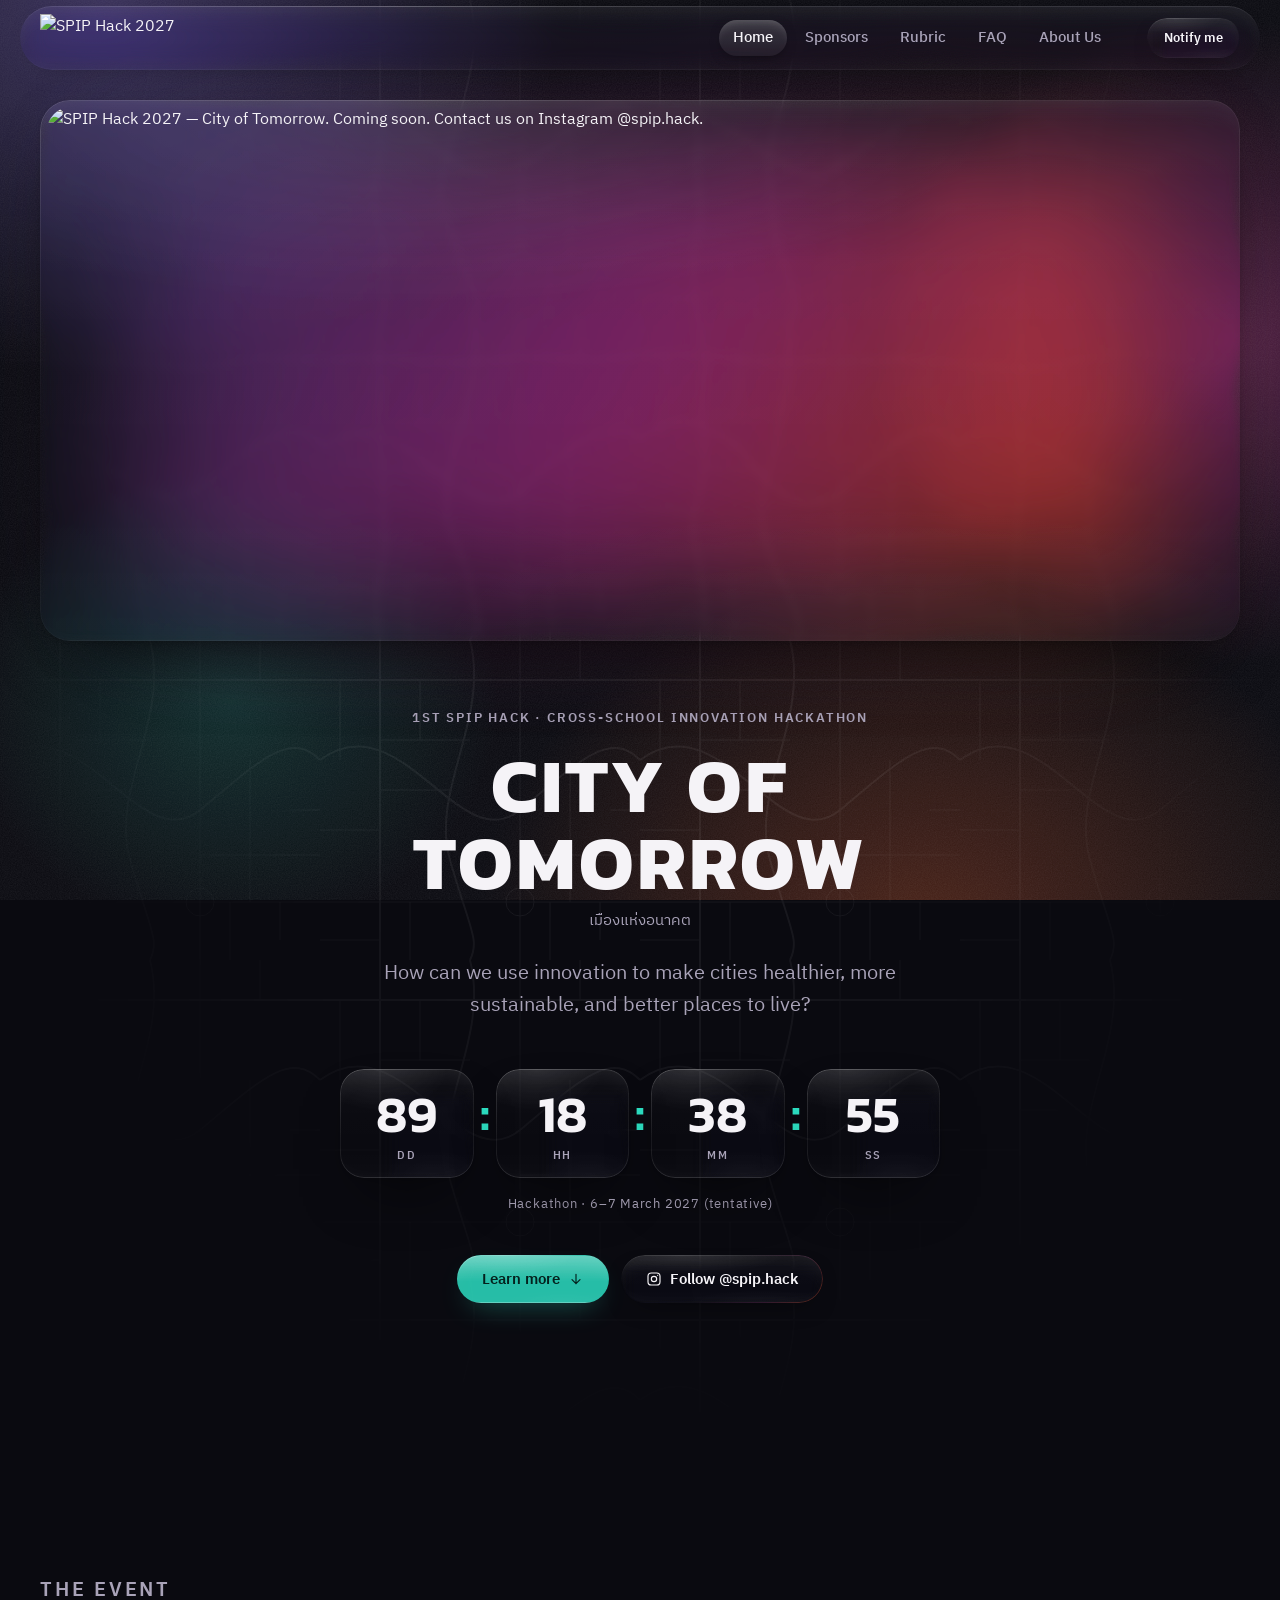
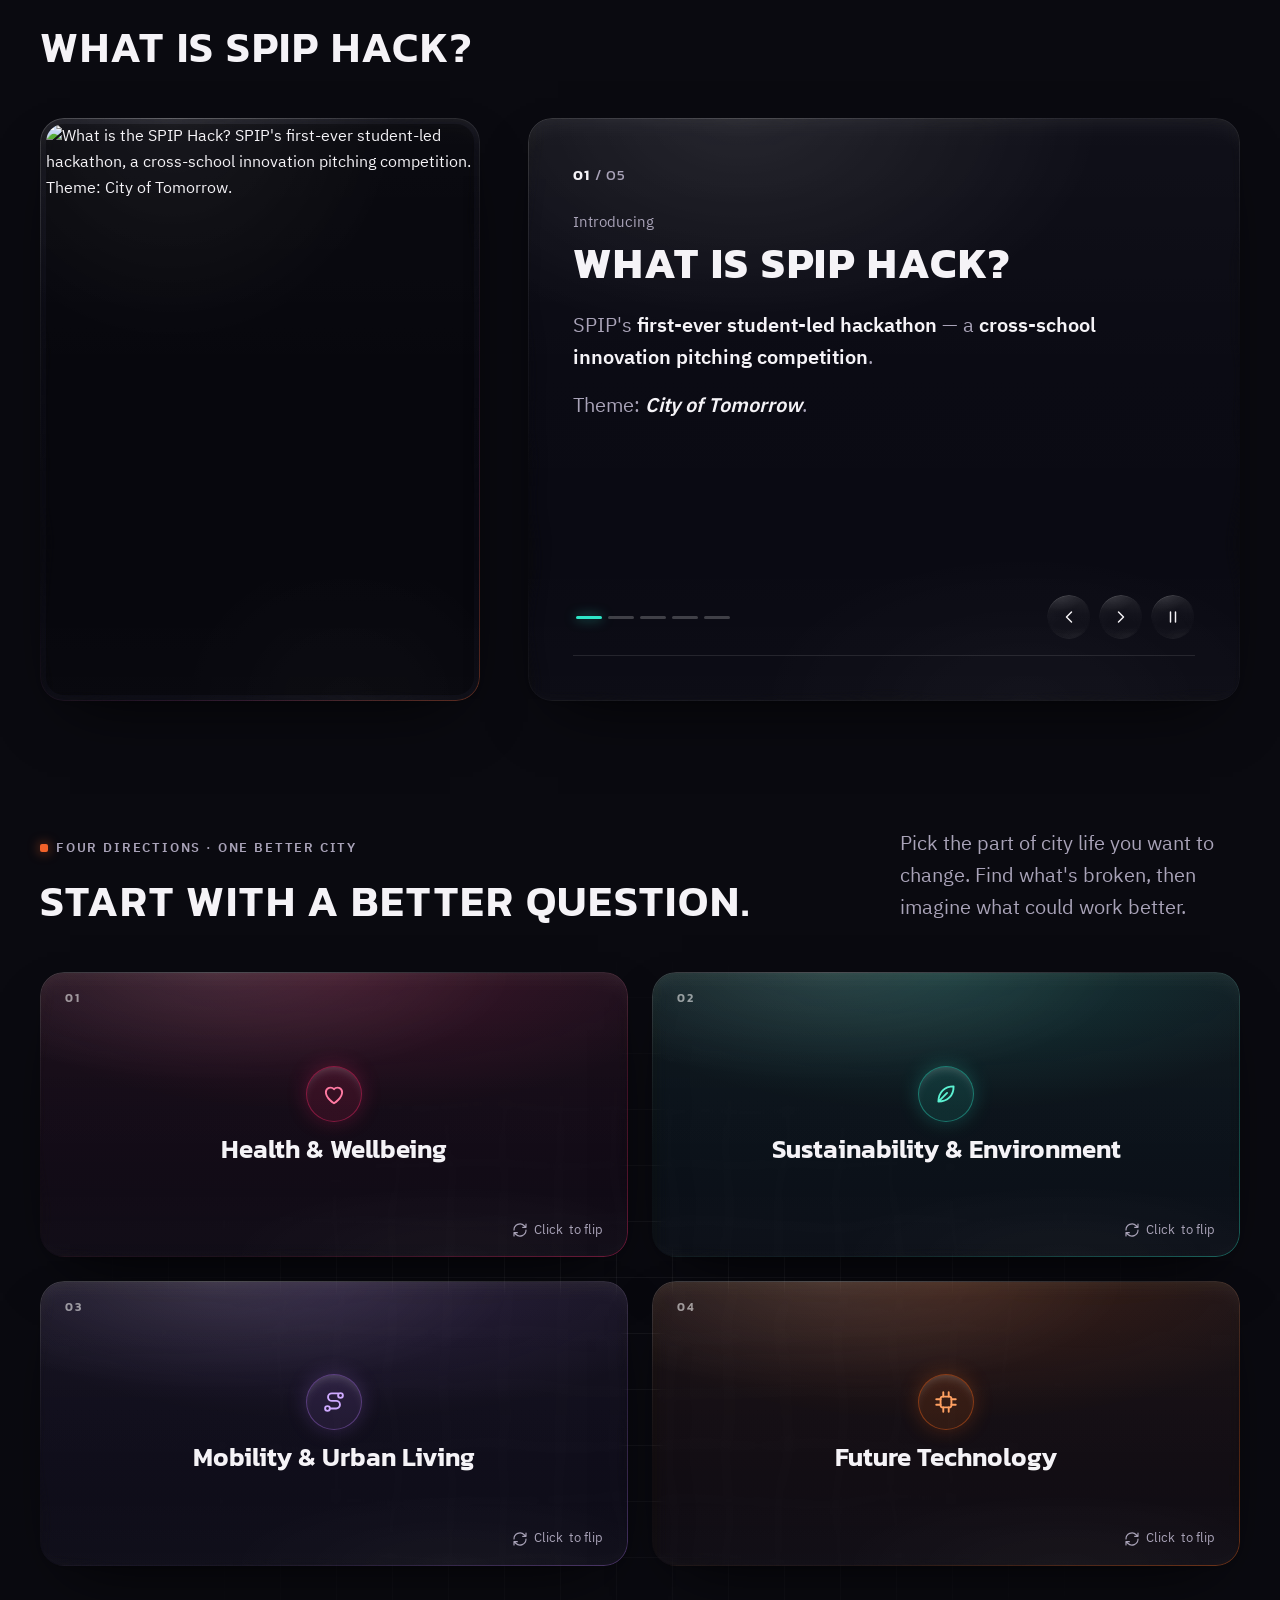
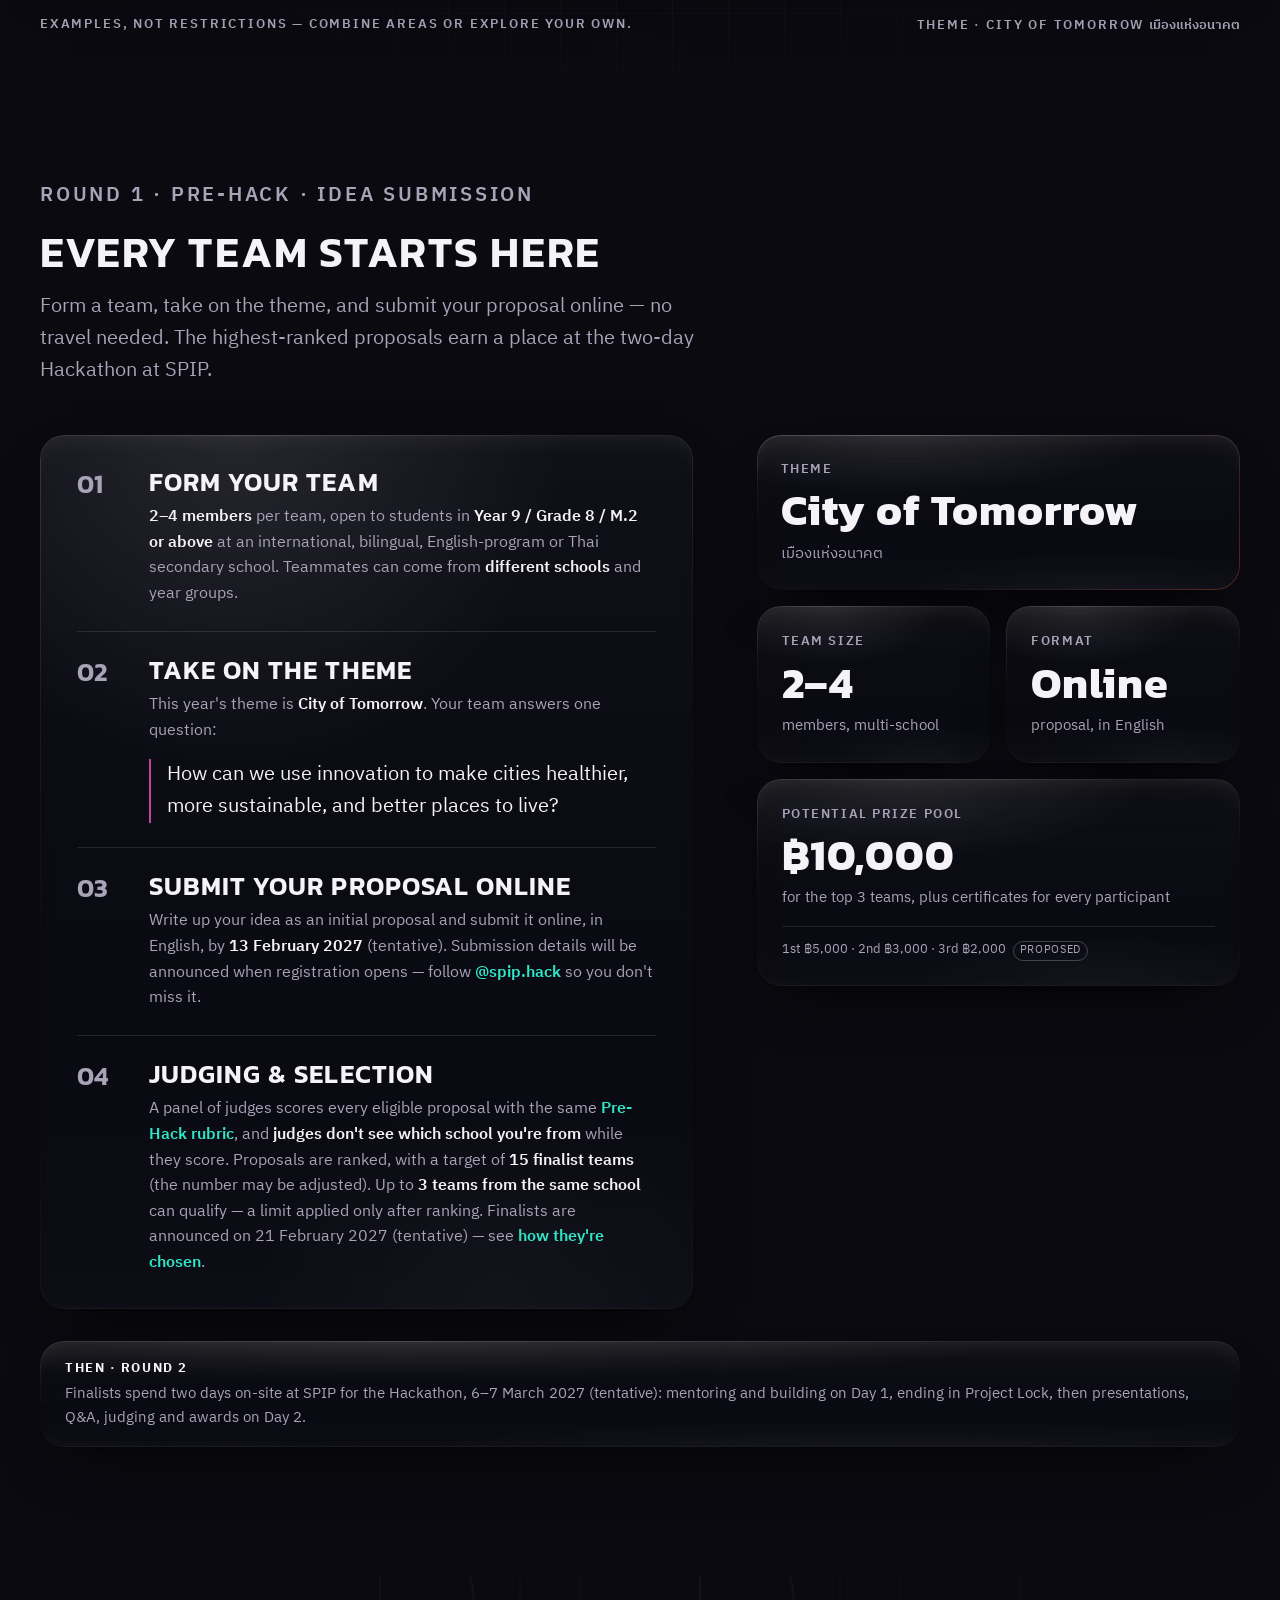
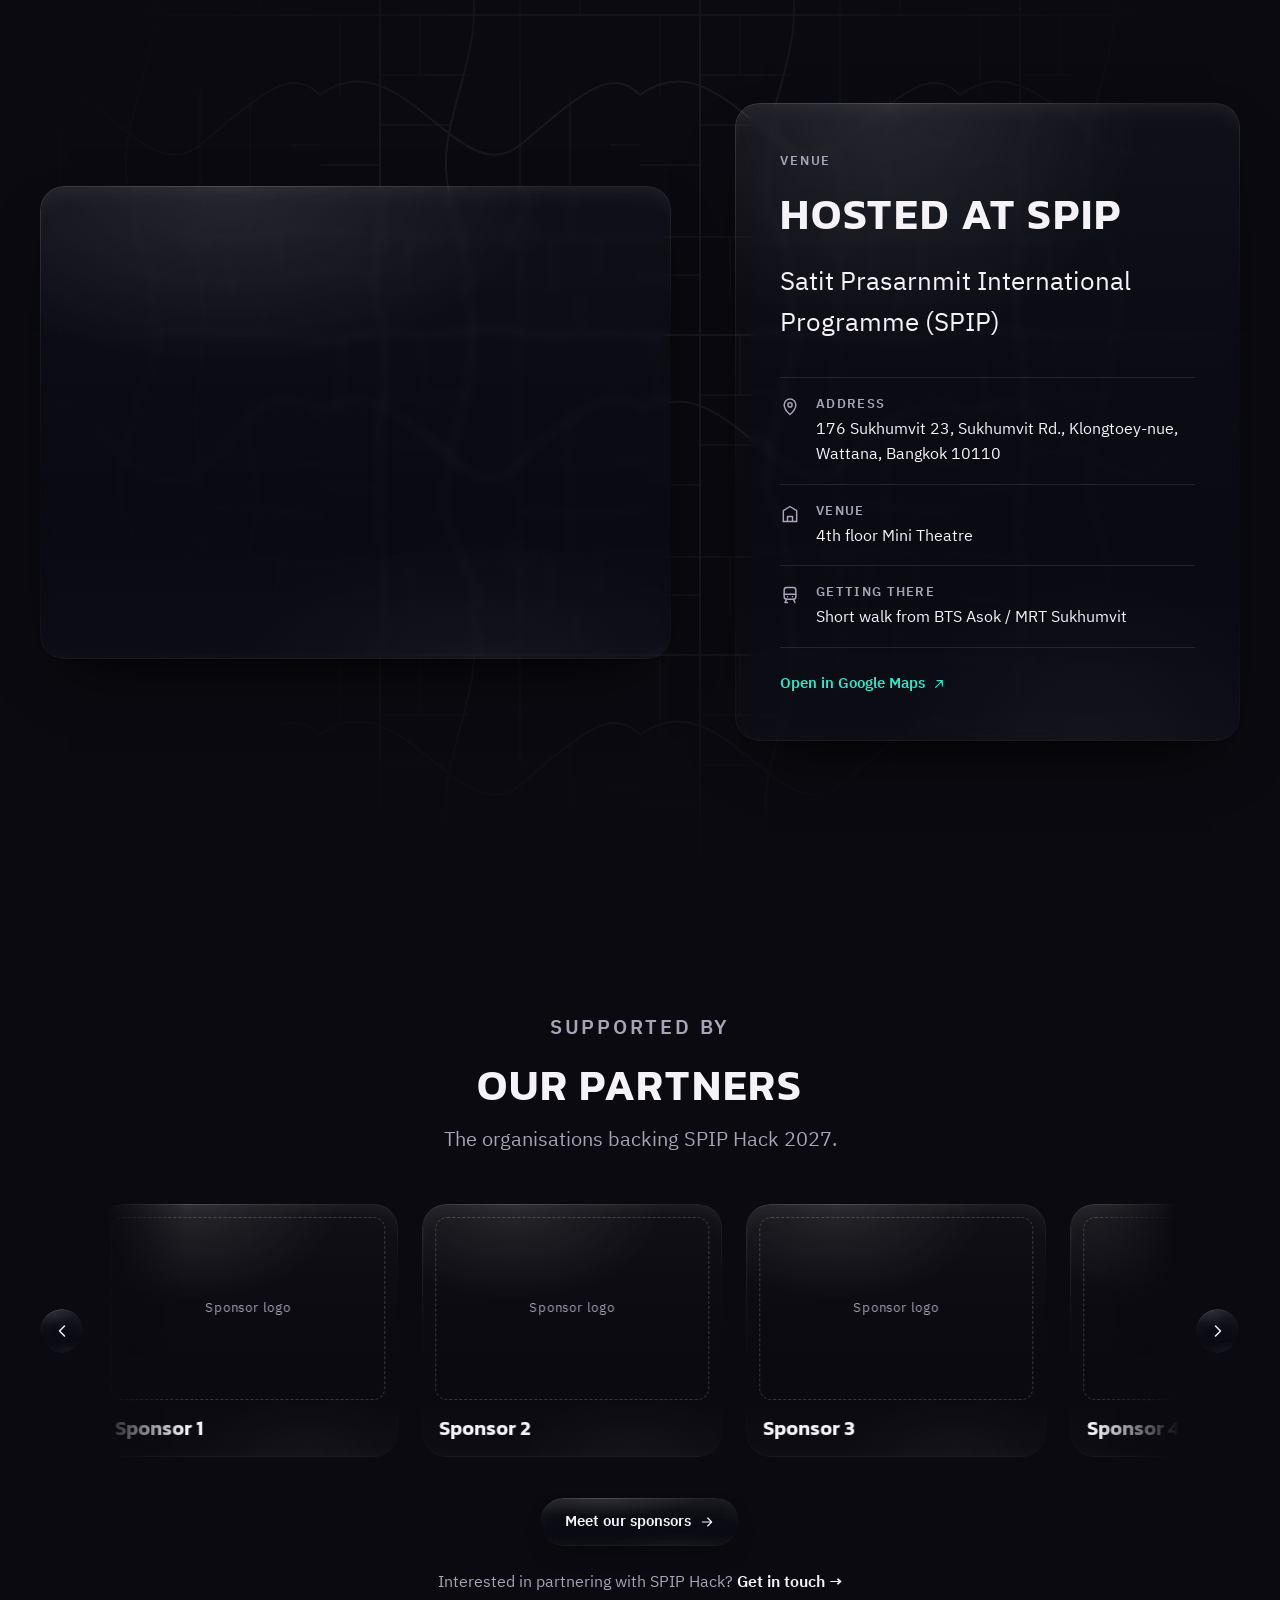
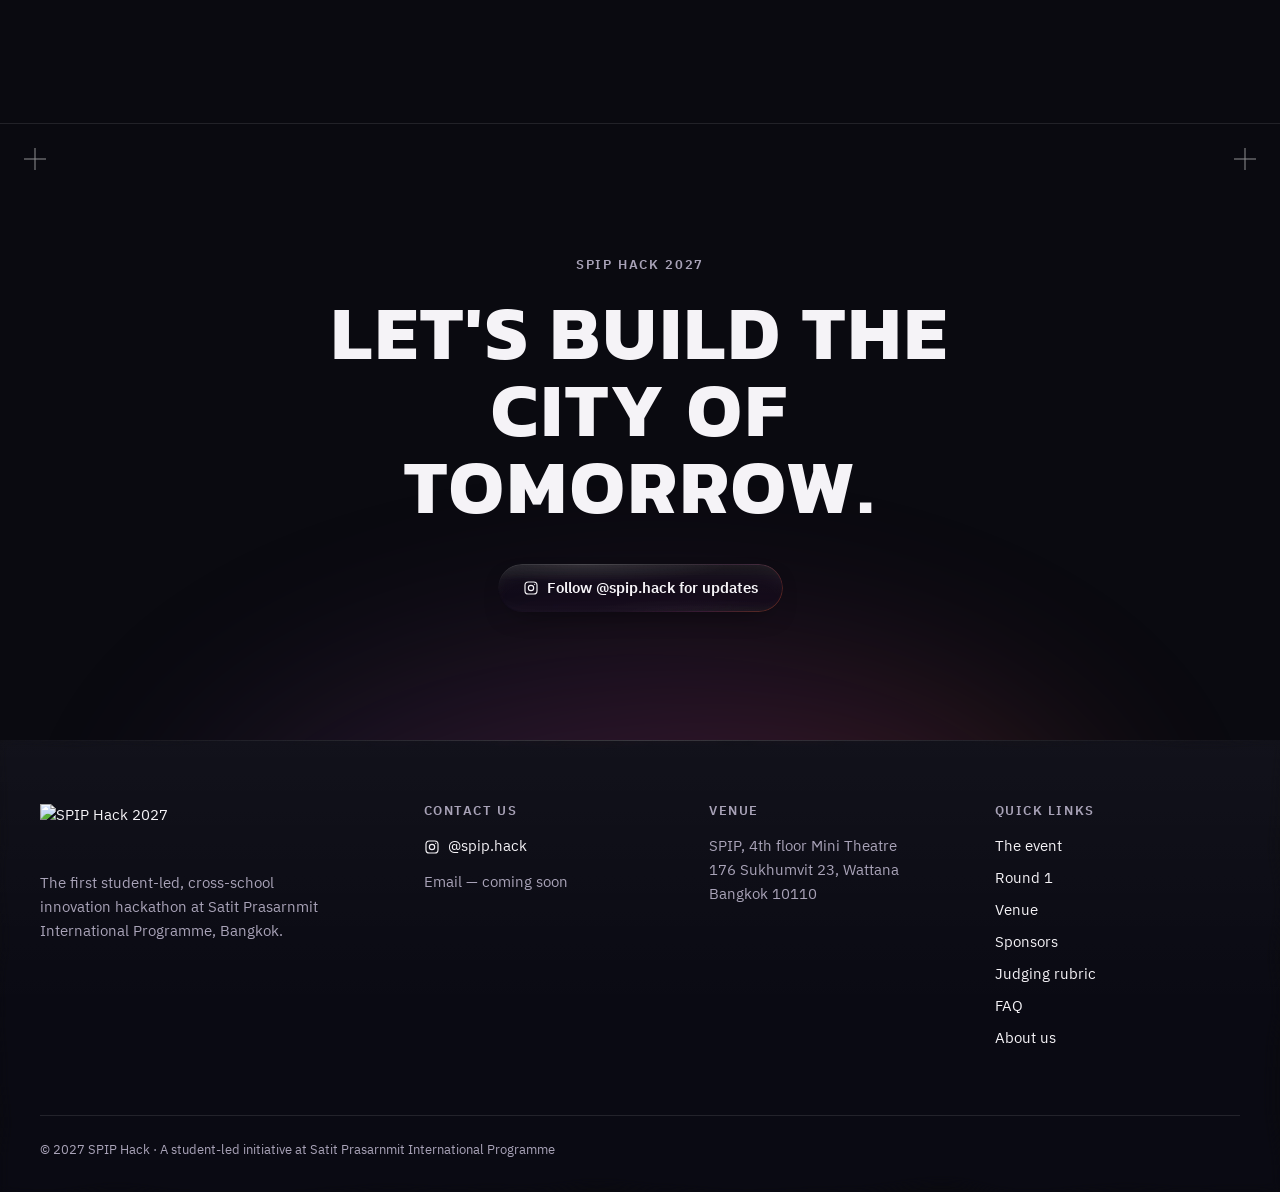
==== commit 0cedd72f: "style: format source code for readability" ====
--- a/index.html
+++ b/index.html
@@ -1,65 +1,109 @@
-<!DOCTYPE html>
+<!doctype html>
 <html lang="en" class="no-js">
-<head>
-  <meta charset="utf-8">
-  <meta name="viewport" content="width=device-width, initial-scale=1">
-  <title>SPIP Hack 2027 — City of Tomorrow</title>
-  <meta name="description" content="SPIP Hack 2027 is the first student-led, cross-school innovation hackathon at Satit Prasarnmit International Programme (SPIP), Bangkok. Theme: City of Tomorrow.">
-  <meta name="theme-color" content="#0A0A10">
-  <meta name="color-scheme" content="dark">
-
-  <!-- Open Graph / Twitter. Social platforms need absolute URLs:
+  <head>
+    <meta charset="utf-8" />
+    <meta name="viewport" content="width=device-width, initial-scale=1" />
+    <title>SPIP Hack 2027 — City of Tomorrow</title>
+    <meta
+      name="description"
+      content="SPIP Hack 2027 is the first student-led, cross-school innovation hackathon at Satit Prasarnmit International Programme (SPIP), Bangkok. Theme: City of Tomorrow."
+    />
+    <meta name="theme-color" content="#0A0A10" />
+    <meta name="color-scheme" content="dark" />
+
+    <!-- Open Graph / Twitter. Social platforms need absolute URLs:
        ★ SET SITE URL — once hosted, replace the relative image path below with the full URL -->
-  <meta property="og:type" content="website">
-  <meta property="og:site_name" content="SPIP Hack 2027">
-  <meta property="og:title" content="SPIP Hack 2027 — City of Tomorrow">
-  <meta property="og:description" content="The first student-led, cross-school innovation hackathon at SPIP, Bangkok. Pitch ideas that make cities healthier, more sustainable and better places to live.">
-  <meta property="og:image" content="assets/posters/hero-banner-16x9.png">
-  <meta name="twitter:card" content="summary_large_image">
-  <meta name="twitter:title" content="SPIP Hack 2027 — City of Tomorrow">
-  <meta name="twitter:description" content="The first student-led, cross-school innovation hackathon at SPIP, Bangkok.">
-  <meta name="twitter:image" content="assets/posters/hero-banner-16x9.png">
-
-  <link rel="icon" type="image/svg+xml" href="data:image/svg+xml,%3Csvg xmlns='http://www.w3.org/2000/svg' viewBox='0 0 64 64'%3E%3Crect width='64' height='64' rx='14' fill='%230A0A10'/%3E%3Cpath d='M18 18v28M46 18v28M18 32h28' stroke='white' stroke-width='7' stroke-linecap='square' fill='none'/%3E%3Cpath d='M8 38h48' stroke='%23E8141C' stroke-width='4'/%3E%3Cpath d='M40 50h14' stroke='%232EE6C8' stroke-width='4' stroke-linecap='round'/%3E%3C/svg%3E">
-
-  <link rel="preconnect" href="https://fonts.googleapis.com">
-  <link rel="preconnect" href="https://fonts.gstatic.com" crossorigin>
-  <link rel="stylesheet" href="https://fonts.googleapis.com/css2?family=IBM+Plex+Sans+Thai:wght@400;500;600&family=Kanit:wght@600;700&display=swap">
-
-  <link rel="preload" as="image" href="assets/posters/hero-banner-16x9.webp" type="image/webp" media="(min-width: 768px)">
-
-  <link rel="stylesheet" href="css/style.css">
-</head>
-<body data-view="main">
-  <a class="skip-link" href="#main-content">Skip to content</a>
-
-  <!-- ============================ NAVBAR ============================ -->
-  <header class="site-header" id="site-header">
-    <div class="container nav-inner">
-      <a class="brand" href="index.html" aria-label="SPIP Hack 2027 — home"><picture><source type="image/webp" srcset="assets/logo/spip-hack-logo.webp"><img src="assets/logo/spip-hack-logo.png" width="800" height="230" alt="SPIP Hack 2027" fetchpriority="high"></picture></a>
-
-      <button class="nav-toggle" type="button" aria-expanded="false" aria-controls="nav-menu" aria-label="Open menu">
-        <svg class="icon icon-open" viewBox="0 0 24 24" aria-hidden="true"><path d="M4 7h16M4 12h16M4 17h16"/></svg>
-        <svg class="icon icon-close" viewBox="0 0 24 24" aria-hidden="true"><path d="M6 6l12 12M18 6L6 18"/></svg>
-      </button>
-
-      <nav class="nav-menu" id="nav-menu" aria-label="Main">
-        <ul class="nav-links">
-          <li><a href="index.html" data-nav="home">Home</a></li>
-          <li><a href="sponsors.html" data-nav="sponsors">Sponsors</a></li>
-          <li><a href="rubric.html" data-nav="rubric">Rubric</a></li>
-          <li><a href="faq.html" data-nav="faq">FAQ</a></li>
-          <li><a href="about.html" data-nav="about">About Us</a></li>
-        </ul>
-        <button class="btn btn--sm btn--ghost" type="button" data-notify-open>Notify me</button>
-      </nav>
-    </div>
-    <div class="scroll-progress" aria-hidden="true"></div>
-  </header>
-
-  <main id="main-content" tabindex="-1">
-
-    <!-- ========================== HOME PAGE ========================== -->
+    <meta property="og:type" content="website" />
+    <meta property="og:site_name" content="SPIP Hack 2027" />
+    <meta property="og:title" content="SPIP Hack 2027 — City of Tomorrow" />
+    <meta
+      property="og:description"
+      content="The first student-led, cross-school innovation hackathon at SPIP, Bangkok. Pitch ideas that make cities healthier, more sustainable and better places to live."
+    />
+    <meta property="og:image" content="assets/posters/hero-banner-16x9.png" />
+    <meta name="twitter:card" content="summary_large_image" />
+    <meta name="twitter:title" content="SPIP Hack 2027 — City of Tomorrow" />
+    <meta
+      name="twitter:description"
+      content="The first student-led, cross-school innovation hackathon at SPIP, Bangkok."
+    />
+    <meta name="twitter:image" content="assets/posters/hero-banner-16x9.png" />
+
+    <link
+      rel="icon"
+      type="image/svg+xml"
+      href="data:image/svg+xml,%3Csvg xmlns='http://www.w3.org/2000/svg' viewBox='0 0 64 64'%3E%3Crect width='64' height='64' rx='14' fill='%230A0A10'/%3E%3Cpath d='M18 18v28M46 18v28M18 32h28' stroke='white' stroke-width='7' stroke-linecap='square' fill='none'/%3E%3Cpath d='M8 38h48' stroke='%23E8141C' stroke-width='4'/%3E%3Cpath d='M40 50h14' stroke='%232EE6C8' stroke-width='4' stroke-linecap='round'/%3E%3C/svg%3E"
+    />
+
+    <link rel="preconnect" href="https://fonts.googleapis.com" />
+    <link rel="preconnect" href="https://fonts.gstatic.com" crossorigin />
+    <link
+      rel="stylesheet"
+      href="https://fonts.googleapis.com/css2?family=IBM+Plex+Sans+Thai:wght@400;500;600&family=Kanit:wght@600;700&display=swap"
+    />
+
+    <link
+      rel="preload"
+      as="image"
+      href="assets/posters/hero-banner-16x9.webp"
+      type="image/webp"
+      media="(min-width: 768px)"
+    />
+
+    <link rel="stylesheet" href="css/style.css" />
+  </head>
+  <body data-view="main">
+    <a class="skip-link" href="#main-content">Skip to content</a>
+
+    <!-- ============================ NAVBAR ============================ -->
+    <header class="site-header" id="site-header">
+      <div class="container nav-inner">
+        <a class="brand" href="index.html" aria-label="SPIP Hack 2027 — home"
+          ><picture
+            ><source
+              type="image/webp"
+              srcset="assets/logo/spip-hack-logo.webp" />
+            <img
+              src="assets/logo/spip-hack-logo.png"
+              width="800"
+              height="230"
+              alt="SPIP Hack 2027"
+              fetchpriority="high" /></picture
+        ></a>
+
+        <button
+          class="nav-toggle"
+          type="button"
+          aria-expanded="false"
+          aria-controls="nav-menu"
+          aria-label="Open menu"
+        >
+          <svg class="icon icon-open" viewBox="0 0 24 24" aria-hidden="true">
+            <path d="M4 7h16M4 12h16M4 17h16" />
+          </svg>
+          <svg class="icon icon-close" viewBox="0 0 24 24" aria-hidden="true">
+            <path d="M6 6l12 12M18 6L6 18" />
+          </svg>
+        </button>
+
+        <nav class="nav-menu" id="nav-menu" aria-label="Main">
+          <ul class="nav-links">
+            <li><a href="index.html" data-nav="home">Home</a></li>
+            <li><a href="sponsors.html" data-nav="sponsors">Sponsors</a></li>
+            <li><a href="rubric.html" data-nav="rubric">Rubric</a></li>
+            <li><a href="faq.html" data-nav="faq">FAQ</a></li>
+            <li><a href="about.html" data-nav="about">About Us</a></li>
+          </ul>
+          <button class="btn btn--sm btn--ghost" type="button" data-notify-open>
+            Notify me
+          </button>
+        </nav>
+      </div>
+      <div class="scroll-progress" aria-hidden="true"></div>
+    </header>
+
+    <main id="main-content" tabindex="-1">
+      <!-- ========================== HOME PAGE ========================== -->
 
       <!-- 1. Hero + countdown -->
       <section class="hero" id="home" aria-labelledby="hero-title">
@@ -68,42 +112,112 @@
         <div class="container">
           <div class="hero-banner">
             <picture>
-              <source media="(max-width: 767px)" type="image/webp" srcset="assets/posters/hero-banner-3x4.webp" width="1080" height="1440">
-              <source media="(max-width: 767px)" srcset="assets/posters/hero-banner-3x4.png" width="1080" height="1440">
-              <source type="image/webp" srcset="assets/posters/hero-banner-16x9.webp" width="2400" height="1067">
-              <img src="assets/posters/hero-banner-16x9.png" width="2400" height="1067" fetchpriority="high" decoding="async"
-                   alt="SPIP Hack 2027 — City of Tomorrow. Coming soon. Contact us on Instagram @spip.hack.">
+              <source
+                media="(max-width: 767px)"
+                type="image/webp"
+                srcset="assets/posters/hero-banner-3x4.webp"
+                width="1080"
+                height="1440"
+              />
+              <source
+                media="(max-width: 767px)"
+                srcset="assets/posters/hero-banner-3x4.png"
+                width="1080"
+                height="1440"
+              />
+              <source
+                type="image/webp"
+                srcset="assets/posters/hero-banner-16x9.webp"
+                width="2400"
+                height="1067"
+              />
+              <img
+                src="assets/posters/hero-banner-16x9.png"
+                width="2400"
+                height="1067"
+                fetchpriority="high"
+                decoding="async"
+                alt="SPIP Hack 2027 — City of Tomorrow. Coming soon. Contact us on Instagram @spip.hack."
+              />
             </picture>
           </div>
 
           <div class="hero-copy">
-            <p class="eyebrow">1st SPIP Hack · Cross-school innovation hackathon</p>
-            <h1 class="h-display" id="hero-title"><span class="visually-hidden">SPIP Hack 2027 — </span>City of Tomorrow</h1>
+            <p class="eyebrow">
+              1st SPIP Hack · Cross-school innovation hackathon
+            </p>
+            <h1 class="h-display" id="hero-title">
+              <span class="visually-hidden">SPIP Hack 2027 — </span>City of
+              Tomorrow
+            </h1>
             <p class="hero-thai" lang="th">เมืองแห่งอนาคต</p>
-            <p class="hero-sub">How can we use innovation to make cities healthier, more sustainable, and better places to live?</p>
-
-            <div class="countdown" id="countdown" role="timer" aria-label="Time remaining until the Hackathon, in days, hours, minutes and seconds">
+            <p class="hero-sub">
+              How can we use innovation to make cities healthier, more
+              sustainable, and better places to live?
+            </p>
+
+            <div
+              class="countdown"
+              id="countdown"
+              role="timer"
+              aria-label="Time remaining until the Hackathon, in days, hours, minutes and seconds"
+            >
               <div class="countdown__tiles" data-countdown-tiles>
-                <div class="countdown__tile"><span class="countdown__num" data-unit="days">--</span><span class="countdown__unit">DD</span></div>
+                <div class="countdown__tile">
+                  <span class="countdown__num" data-unit="days">--</span
+                  ><span class="countdown__unit">DD</span>
+                </div>
                 <span class="countdown__sep" aria-hidden="true">:</span>
-                <div class="countdown__tile"><span class="countdown__num" data-unit="hours">--</span><span class="countdown__unit">HH</span></div>
+                <div class="countdown__tile">
+                  <span class="countdown__num" data-unit="hours">--</span
+                  ><span class="countdown__unit">HH</span>
+                </div>
                 <span class="countdown__sep" aria-hidden="true">:</span>
-                <div class="countdown__tile"><span class="countdown__num" data-unit="minutes">--</span><span class="countdown__unit">MM</span></div>
+                <div class="countdown__tile">
+                  <span class="countdown__num" data-unit="minutes">--</span
+                  ><span class="countdown__unit">MM</span>
+                </div>
                 <span class="countdown__sep" aria-hidden="true">:</span>
-                <div class="countdown__tile"><span class="countdown__num" data-unit="seconds">--</span><span class="countdown__unit">SS</span></div>
+                <div class="countdown__tile">
+                  <span class="countdown__num" data-unit="seconds">--</span
+                  ><span class="countdown__unit">SS</span>
+                </div>
               </div>
-              <p class="countdown__live" data-countdown-live hidden>The Hackathon is live!</p>
+              <p class="countdown__live" data-countdown-live hidden>
+                The Hackathon is live!
+              </p>
               <!-- ★ Dates follow Participant Rulebook v3 (tentative). Update together with EVENT_DATE in js/home.js -->
-              <p class="countdown__label">Hackathon · 6–7 March 2027 (tentative)</p>
+              <p class="countdown__label">
+                Hackathon · 6–7 March 2027 (tentative)
+              </p>
             </div>
 
             <div class="hero-cta">
               <a class="btn btn--primary" href="index.html#event">
                 Learn more
-                <svg class="icon icon--sm" viewBox="0 0 24 24" aria-hidden="true"><path d="M12 5v14M6 13l6 6 6-6"/></svg>
+                <svg
+                  class="icon icon--sm"
+                  viewBox="0 0 24 24"
+                  aria-hidden="true"
+                >
+                  <path d="M12 5v14M6 13l6 6 6-6" />
+                </svg>
               </a>
-              <a class="btn btn--grad" href="https://instagram.com/spip.hack" target="_blank" rel="noopener noreferrer">
-                <svg class="icon icon--sm" viewBox="0 0 24 24" aria-hidden="true"><rect x="3" y="3" width="18" height="18" rx="5"/><circle cx="12" cy="12" r="4"/><path d="M17.5 6.5h.01"/></svg>
+              <a
+                class="btn btn--grad"
+                href="https://instagram.com/spip.hack"
+                target="_blank"
+                rel="noopener noreferrer"
+              >
+                <svg
+                  class="icon icon--sm"
+                  viewBox="0 0 24 24"
+                  aria-hidden="true"
+                >
+                  <rect x="3" y="3" width="18" height="18" rx="5" />
+                  <circle cx="12" cy="12" r="4" />
+                  <path d="M17.5 6.5h.01" />
+                </svg>
                 Follow @spip.hack
                 <span class="visually-hidden">(opens in a new tab)</span>
               </a>
@@ -120,7 +234,14 @@
             <h2 class="h-section" id="event-title">What is SPIP Hack?</h2>
           </div>
 
-          <div class="carousel" id="carousel" aria-roledescription="carousel" aria-label="SPIP Hack information posters" role="region" data-reveal>
+          <div
+            class="carousel"
+            id="carousel"
+            aria-roledescription="carousel"
+            aria-label="SPIP Hack information posters"
+            role="region"
+            data-reveal
+          >
             <div class="carousel__stage frame-grad">
               <!-- ★ POSTERS NEED RE-EXPORTING ★ — 02, 03 and 05 still show the original poster facts
                    (online preliminary + pitching round, 10 finalists, blind judging by SPIP judges,
@@ -129,96 +250,221 @@
                    when the new posters go in. The slide panels below already follow the rulebook. -->
               <div class="carousel__posters" data-carousel-stage>
                 <picture class="poster is-active">
-                  <source type="image/webp" srcset="assets/posters/01-what-is-spip-hack.webp">
-                  <img src="assets/posters/01-what-is-spip-hack.png" width="1080" height="1440" loading="lazy" decoding="async"
-                       alt="What is the SPIP Hack? SPIP's first-ever student-led hackathon, a cross-school innovation pitching competition. Theme: City of Tomorrow.">
+                  <source
+                    type="image/webp"
+                    srcset="assets/posters/01-what-is-spip-hack.webp"
+                  />
+                  <img
+                    src="assets/posters/01-what-is-spip-hack.png"
+                    width="1080"
+                    height="1440"
+                    loading="lazy"
+                    decoding="async"
+                    alt="What is the SPIP Hack? SPIP's first-ever student-led hackathon, a cross-school innovation pitching competition. Theme: City of Tomorrow."
+                  />
                 </picture>
                 <picture class="poster" aria-hidden="true">
-                  <source type="image/webp" srcset="assets/posters/02-spip-hack-rundown.webp">
-                  <img src="assets/posters/02-spip-hack-rundown.png" width="1080" height="1440" loading="lazy" decoding="async"
-                       alt="Basic run-down, SPIP Hack: a student-led hackathon split into 2 rounds, an Online Preliminary round and an On-Site Finalist Pitching round, held at SPIP in English.">
+                  <source
+                    type="image/webp"
+                    srcset="assets/posters/02-spip-hack-rundown.webp"
+                  />
+                  <img
+                    src="assets/posters/02-spip-hack-rundown.png"
+                    width="1080"
+                    height="1440"
+                    loading="lazy"
+                    decoding="async"
+                    alt="Basic run-down, SPIP Hack: a student-led hackathon split into 2 rounds, an Online Preliminary round and an On-Site Finalist Pitching round, held at SPIP in English."
+                  />
                 </picture>
                 <picture class="poster" aria-hidden="true">
-                  <source type="image/webp" srcset="assets/posters/03-rounds.webp">
-                  <img src="assets/posters/03-rounds.png" width="1080" height="1440" loading="lazy" decoding="async"
-                       alt="Basic run-down, Rounds: Preliminary round online, teams submit proposals judged blindly by SPIP judges. Pitching round on-site, 10 finalist teams pitch live to external judges. Participants and winners receive certificates.">
+                  <source
+                    type="image/webp"
+                    srcset="assets/posters/03-rounds.webp"
+                  />
+                  <img
+                    src="assets/posters/03-rounds.png"
+                    width="1080"
+                    height="1440"
+                    loading="lazy"
+                    decoding="async"
+                    alt="Basic run-down, Rounds: Preliminary round online, teams submit proposals judged blindly by SPIP judges. Pitching round on-site, 10 finalist teams pitch live to external judges. Participants and winners receive certificates."
+                  />
                 </picture>
                 <picture class="poster" aria-hidden="true">
-                  <source type="image/webp" srcset="assets/posters/04-hackathon.webp">
-                  <img src="assets/posters/04-hackathon.png" width="1080" height="1440" loading="lazy" decoding="async"
-                       alt="Event format, Hackathon: participants come up with a creative and innovative solution to a given prompt, then pitch to a panel of judges who score each idea and choose a winner.">
+                  <source
+                    type="image/webp"
+                    srcset="assets/posters/04-hackathon.webp"
+                  />
+                  <img
+                    src="assets/posters/04-hackathon.png"
+                    width="1080"
+                    height="1440"
+                    loading="lazy"
+                    decoding="async"
+                    alt="Event format, Hackathon: participants come up with a creative and innovative solution to a given prompt, then pitch to a panel of judges who score each idea and choose a winner."
+                  />
                 </picture>
                 <picture class="poster" aria-hidden="true">
-                  <source type="image/webp" srcset="assets/posters/05-teams.webp">
-                  <img src="assets/posters/05-teams.png" width="1080" height="1440" loading="lazy" decoding="async"
-                       alt="Basic guidelines, Teams: 2 to 4 members, members from multiple schools allowed. Open to any school, maximum 3 teams per school. A multi-school team counts towards the quota of both schools.">
+                  <source
+                    type="image/webp"
+                    srcset="assets/posters/05-teams.webp"
+                  />
+                  <img
+                    src="assets/posters/05-teams.png"
+                    width="1080"
+                    height="1440"
+                    loading="lazy"
+                    decoding="async"
+                    alt="Basic guidelines, Teams: 2 to 4 members, members from multiple schools allowed. Open to any school, maximum 3 teams per school. A multi-school team counts towards the quota of both schools."
+                  />
                 </picture>
               </div>
             </div>
 
             <div class="carousel__body glass">
-              <p class="carousel__count" aria-hidden="true"><b data-carousel-current>01</b> / 05</p>
+              <p class="carousel__count" aria-hidden="true">
+                <b data-carousel-current>01</b> / 05
+              </p>
 
               <div data-carousel-live aria-live="off" aria-atomic="true">
-                <div class="slide-panel" role="group" aria-roledescription="slide" aria-label="1 of 5">
+                <div
+                  class="slide-panel"
+                  role="group"
+                  aria-roledescription="slide"
+                  aria-label="1 of 5"
+                >
                   <p class="slide-panel__kicker">Introducing</p>
                   <h3>What is SPIP Hack?</h3>
                   <div class="slide-panel__content">
-                    <p>SPIP's <strong>first-ever student-led hackathon</strong> — a <strong>cross-school innovation pitching competition</strong>.</p>
-                    <p>Theme: <strong><em>City of Tomorrow</em></strong>.</p>
+                    <p>
+                      SPIP's <strong>first-ever student-led hackathon</strong> —
+                      a
+                      <strong
+                        >cross-school innovation pitching competition</strong
+                      >.
+                    </p>
+                    <p>
+                      Theme: <strong><em>City of Tomorrow</em></strong
+                      >.
+                    </p>
                   </div>
                 </div>
 
-                <div class="slide-panel" role="group" aria-roledescription="slide" aria-label="2 of 5" hidden>
+                <div
+                  class="slide-panel"
+                  role="group"
+                  aria-roledescription="slide"
+                  aria-label="2 of 5"
+                  hidden
+                >
                   <p class="slide-panel__kicker">Basic Run-down</p>
                   <h3>SPIP Hack</h3>
                   <div class="slide-panel__content">
-                    <p>A <strong>student-led</strong> hackathon split into <strong>2 stages</strong>:</p>
+                    <p>
+                      A <strong>student-led</strong> hackathon split into
+                      <strong>2 stages</strong>:
+                    </p>
                     <ul>
-                      <li>The <strong>Pre-Hack</strong>: idea submission, <strong>online</strong></li>
-                      <li>The <strong>Hackathon</strong>: a two-day, <strong>on-site</strong> innovation event for finalists</li>
+                      <li>
+                        The <strong>Pre-Hack</strong>: idea submission,
+                        <strong>online</strong>
+                      </li>
+                      <li>
+                        The <strong>Hackathon</strong>: a two-day,
+                        <strong>on-site</strong> innovation event for finalists
+                      </li>
                     </ul>
-                    <p>Held at Satit Prasarnmit International Programme (SPIP), <strong>in English</strong>.</p>
+                    <p>
+                      Held at Satit Prasarnmit International Programme (SPIP),
+                      <strong>in English</strong>.
+                    </p>
                   </div>
                 </div>
 
-                <div class="slide-panel" role="group" aria-roledescription="slide" aria-label="3 of 5" hidden>
+                <div
+                  class="slide-panel"
+                  role="group"
+                  aria-roledescription="slide"
+                  aria-label="3 of 5"
+                  hidden
+                >
                   <p class="slide-panel__kicker">Basic Run-down</p>
                   <h3>Rounds</h3>
                   <div class="slide-panel__content">
                     <p><strong>Pre-Hack</strong> <em>(Online)</em></p>
                     <ul>
                       <li>Teams submit an initial proposal</li>
-                      <li>Scored by a panel of judges, with school affiliation hidden</li>
+                      <li>
+                        Scored by a panel of judges, with school affiliation
+                        hidden
+                      </li>
                     </ul>
-                    <p><strong>Hackathon</strong> <em>(On-Site, two days)</em></p>
+                    <p>
+                      <strong>Hackathon</strong> <em>(On-Site, two days)</em>
+                    </p>
                     <ul>
                       <li>Target of 15 finalist teams</li>
-                      <li>Day 1: mentoring and building, ending in Project Lock</li>
+                      <li>
+                        Day 1: mentoring and building, ending in Project Lock
+                      </li>
                       <li>Day 2: presentations, Q&amp;A, judging and awards</li>
                     </ul>
-                    <p class="slide-panel__note">Participants and winners receive certificates.</p>
+                    <p class="slide-panel__note">
+                      Participants and winners receive certificates.
+                    </p>
                   </div>
                 </div>
 
-                <div class="slide-panel" role="group" aria-roledescription="slide" aria-label="4 of 5" hidden>
+                <div
+                  class="slide-panel"
+                  role="group"
+                  aria-roledescription="slide"
+                  aria-label="4 of 5"
+                  hidden
+                >
                   <p class="slide-panel__kicker">Event Format</p>
                   <h3>Hackathon</h3>
                   <div class="slide-panel__content">
-                    <p>An event where participants come up with a <strong>creative and innovative solution</strong> to a given <strong>prompt</strong>.</p>
-                    <p>They then <strong>pitch</strong> their ideas to a panel of <strong>judges</strong>, who score each idea and choose a winner.</p>
+                    <p>
+                      An event where participants come up with a
+                      <strong>creative and innovative solution</strong> to a
+                      given <strong>prompt</strong>.
+                    </p>
+                    <p>
+                      They then <strong>pitch</strong> their ideas to a panel of
+                      <strong>judges</strong>, who score each idea and choose a
+                      winner.
+                    </p>
                   </div>
                 </div>
 
-                <div class="slide-panel" role="group" aria-roledescription="slide" aria-label="5 of 5" hidden>
+                <div
+                  class="slide-panel"
+                  role="group"
+                  aria-roledescription="slide"
+                  aria-label="5 of 5"
+                  hidden
+                >
                   <p class="slide-panel__kicker">Basic Guidelines</p>
                   <h3>Teams</h3>
                   <div class="slide-panel__content">
                     <ul>
                       <li><strong>2–4 members</strong> per team</li>
-                      <li>Members from <strong>multiple schools</strong> and year groups are allowed</li>
-                      <li>Open to students in <strong>Year 9 / Grade 8 / M.2 or above</strong> at international, bilingual, English-program or Thai secondary schools</li>
-                      <li>Up to <strong>3 teams from the same school</strong> can qualify for the Hackathon</li>
+                      <li>
+                        Members from <strong>multiple schools</strong> and year
+                        groups are allowed
+                      </li>
+                      <li>
+                        Open to students in
+                        <strong>Year 9 / Grade 8 / M.2 or above</strong> at
+                        international, bilingual, English-program or Thai
+                        secondary schools
+                      </li>
+                      <li>
+                        Up to <strong>3 teams from the same school</strong> can
+                        qualify for the Hackathon
+                      </li>
                     </ul>
                   </div>
                 </div>
@@ -226,26 +472,84 @@
 
               <div class="carousel__controls">
                 <div class="carousel__dots" data-carousel-dots>
-                  <button class="dot" type="button" aria-label="Show slide 1: What is SPIP Hack?" aria-current="true"></button>
-                  <button class="dot" type="button" aria-label="Show slide 2: SPIP Hack run-down"></button>
-                  <button class="dot" type="button" aria-label="Show slide 3: Rounds"></button>
-                  <button class="dot" type="button" aria-label="Show slide 4: Hackathon"></button>
-                  <button class="dot" type="button" aria-label="Show slide 5: Teams"></button>
+                  <button
+                    class="dot"
+                    type="button"
+                    aria-label="Show slide 1: What is SPIP Hack?"
+                    aria-current="true"
+                  ></button>
+                  <button
+                    class="dot"
+                    type="button"
+                    aria-label="Show slide 2: SPIP Hack run-down"
+                  ></button>
+                  <button
+                    class="dot"
+                    type="button"
+                    aria-label="Show slide 3: Rounds"
+                  ></button>
+                  <button
+                    class="dot"
+                    type="button"
+                    aria-label="Show slide 4: Hackathon"
+                  ></button>
+                  <button
+                    class="dot"
+                    type="button"
+                    aria-label="Show slide 5: Teams"
+                  ></button>
                 </div>
                 <div class="carousel__buttons">
-                  <button class="icon-btn" type="button" data-carousel-prev aria-label="Previous slide">
-                    <svg class="icon" viewBox="0 0 24 24" aria-hidden="true"><path d="M15 6l-6 6 6 6"/></svg>
+                  <button
+                    class="icon-btn"
+                    type="button"
+                    data-carousel-prev
+                    aria-label="Previous slide"
+                  >
+                    <svg class="icon" viewBox="0 0 24 24" aria-hidden="true">
+                      <path d="M15 6l-6 6 6 6" />
+                    </svg>
                   </button>
-                  <button class="icon-btn" type="button" data-carousel-next aria-label="Next slide">
-                    <svg class="icon" viewBox="0 0 24 24" aria-hidden="true"><path d="M9 6l6 6-6 6"/></svg>
+                  <button
+                    class="icon-btn"
+                    type="button"
+                    data-carousel-next
+                    aria-label="Next slide"
+                  >
+                    <svg class="icon" viewBox="0 0 24 24" aria-hidden="true">
+                      <path d="M9 6l6 6-6 6" />
+                    </svg>
                   </button>
-                  <button class="icon-btn carousel__toggle" type="button" data-carousel-toggle aria-label="Pause automatic slide show">
-                    <svg class="icon icon-pause" viewBox="0 0 24 24" aria-hidden="true"><path d="M9 6v12M15 6v12"/></svg>
-                    <svg class="icon icon-play" viewBox="0 0 24 24" aria-hidden="true"><path d="M8 5.5v13l10-6.5z"/></svg>
+                  <button
+                    class="icon-btn carousel__toggle"
+                    type="button"
+                    data-carousel-toggle
+                    aria-label="Pause automatic slide show"
+                  >
+                    <svg
+                      class="icon icon-pause"
+                      viewBox="0 0 24 24"
+                      aria-hidden="true"
+                    >
+                      <path d="M9 6v12M15 6v12" />
+                    </svg>
+                    <svg
+                      class="icon icon-play"
+                      viewBox="0 0 24 24"
+                      aria-hidden="true"
+                    >
+                      <path d="M8 5.5v13l10-6.5z" />
+                    </svg>
                   </button>
                 </div>
               </div>
-              <div class="carousel__progress" data-carousel-progress aria-hidden="true"><span></span></div>
+              <div
+                class="carousel__progress"
+                data-carousel-progress
+                aria-hidden="true"
+              >
+                <span></span>
+              </div>
             </div>
           </div>
         </div>
@@ -255,35 +559,87 @@
            ("Which areas can our project cover?"); keep the two in step. Each card is a
            flashcard: it tilts toward the pointer on hover, and a click / tap (or Enter / Space
            on its title button) flips it over to show the question and examples. -->
-      <section class="section section--tight themes" id="themes" aria-labelledby="themes-title">
+      <section
+        class="section section--tight themes"
+        id="themes"
+        aria-labelledby="themes-title"
+      >
         <div class="container">
           <div class="themes__head" data-reveal>
             <div>
-              <p class="eyebrow"><span class="themes__dot" aria-hidden="true"></span>Four directions · One better city</p>
-              <h2 class="h-section" id="themes-title">Start with a better question.</h2>
+              <p class="eyebrow">
+                <span class="themes__dot" aria-hidden="true"></span>Four
+                directions · One better city
+              </p>
+              <h2 class="h-section" id="themes-title">
+                Start with a better question.
+              </h2>
             </div>
-            <p class="themes__lede">Pick the part of city life you want to change. Find what's broken, then imagine what could work better.</p>
+            <p class="themes__lede">
+              Pick the part of city life you want to change. Find what's broken,
+              then imagine what could work better.
+            </p>
           </div>
 
           <ul class="themes__grid">
             <li class="themes__item" data-reveal>
-              <article class="theme theme--health" aria-labelledby="theme-health">
+              <article
+                class="theme theme--health"
+                aria-labelledby="theme-health"
+              >
                 <div class="theme__card">
                   <span class="theme__bg" aria-hidden="true"></span>
                   <div class="theme__face theme__front">
                     <span class="theme__idx" aria-hidden="true">01</span>
                     <span class="theme__icon" aria-hidden="true">
-                      <svg class="icon" viewBox="0 0 24 24"><path d="M12 20.5s-7.5-4.6-7.5-10.2A4.3 4.3 0 0 1 12 7.6a4.3 4.3 0 0 1 7.5 2.7c0 5.6-7.5 10.2-7.5 10.2z"/></svg>
+                      <svg class="icon" viewBox="0 0 24 24">
+                        <path
+                          d="M12 20.5s-7.5-4.6-7.5-10.2A4.3 4.3 0 0 1 12 7.6a4.3 4.3 0 0 1 7.5 2.7c0 5.6-7.5 10.2-7.5 10.2z"
+                        />
+                      </svg>
                     </span>
-                    <h3 class="theme__title" id="theme-health"><button class="theme__toggle" type="button" aria-expanded="false" aria-controls="theme-health-back">Health &amp; Wellbeing</button></h3>
-                    <span class="theme__hint" aria-hidden="true"><svg class="icon icon--sm" viewBox="0 0 24 24"><path d="M3 12a9 9 0 0 1 15.4-6.4L21 8M21 3v5h-5M21 12a9 9 0 0 1-15.4 6.4L3 16M3 21v-5h5"/></svg><span class="theme__hint-mouse">Click</span><span class="theme__hint-touch">Tap</span> to flip</span>
+                    <h3 class="theme__title" id="theme-health">
+                      <button
+                        class="theme__toggle"
+                        type="button"
+                        aria-expanded="false"
+                        aria-controls="theme-health-back"
+                      >
+                        Health &amp; Wellbeing
+                      </button>
+                    </h3>
+                    <span class="theme__hint" aria-hidden="true"
+                      ><svg class="icon icon--sm" viewBox="0 0 24 24">
+                        <path
+                          d="M3 12a9 9 0 0 1 15.4-6.4L21 8M21 3v5h-5M21 12a9 9 0 0 1-15.4 6.4L3 16M3 21v-5h5"
+                        /></svg
+                      ><span class="theme__hint-mouse">Click</span
+                      ><span class="theme__hint-touch">Tap</span> to flip</span
+                    >
                   </div>
                   <div class="theme__face theme__back" id="theme-health-back">
                     <span class="theme__idx" aria-hidden="true">01</span>
-                    <p class="theme__kicker" aria-hidden="true">Health &amp; Wellbeing</p>
-                    <p class="theme__q">How can we make cities healthier and improve quality of life?</p>
-                    <ul class="theme__tags" aria-label="Examples"><li>Public health</li><li>Mental wellbeing</li><li>Healthcare access</li><li>Ageing populations</li><li>Disease prevention</li></ul>
-                    <span class="theme__hint" aria-hidden="true"><svg class="icon icon--sm" viewBox="0 0 24 24"><path d="M3 12a9 9 0 0 1 15.4-6.4L21 8M21 3v5h-5M21 12a9 9 0 0 1-15.4 6.4L3 16M3 21v-5h5"/></svg>Flip back</span>
+                    <p class="theme__kicker" aria-hidden="true">
+                      Health &amp; Wellbeing
+                    </p>
+                    <p class="theme__q">
+                      How can we make cities healthier and improve quality of
+                      life?
+                    </p>
+                    <ul class="theme__tags" aria-label="Examples">
+                      <li>Public health</li>
+                      <li>Mental wellbeing</li>
+                      <li>Healthcare access</li>
+                      <li>Ageing populations</li>
+                      <li>Disease prevention</li>
+                    </ul>
+                    <span class="theme__hint" aria-hidden="true"
+                      ><svg class="icon icon--sm" viewBox="0 0 24 24">
+                        <path
+                          d="M3 12a9 9 0 0 1 15.4-6.4L21 8M21 3v5h-5M21 12a9 9 0 0 1-15.4 6.4L3 16M3 21v-5h5"
+                        /></svg
+                      >Flip back</span
+                    >
                   </div>
                 </div>
               </article>
@@ -296,40 +652,121 @@
                   <div class="theme__face theme__front">
                     <span class="theme__idx" aria-hidden="true">02</span>
                     <span class="theme__icon" aria-hidden="true">
-                      <svg class="icon" viewBox="0 0 24 24"><path d="M5 19c0-8.5 5.5-14 14-14 0 8.5-5.5 14-14 14zM5 19l8-8"/></svg>
+                      <svg class="icon" viewBox="0 0 24 24">
+                        <path
+                          d="M5 19c0-8.5 5.5-14 14-14 0 8.5-5.5 14-14 14zM5 19l8-8"
+                        />
+                      </svg>
                     </span>
-                    <h3 class="theme__title" id="theme-green"><button class="theme__toggle" type="button" aria-expanded="false" aria-controls="theme-green-back">Sustainability &amp; Environment</button></h3>
-                    <span class="theme__hint" aria-hidden="true"><svg class="icon icon--sm" viewBox="0 0 24 24"><path d="M3 12a9 9 0 0 1 15.4-6.4L21 8M21 3v5h-5M21 12a9 9 0 0 1-15.4 6.4L3 16M3 21v-5h5"/></svg><span class="theme__hint-mouse">Click</span><span class="theme__hint-touch">Tap</span> to flip</span>
+                    <h3 class="theme__title" id="theme-green">
+                      <button
+                        class="theme__toggle"
+                        type="button"
+                        aria-expanded="false"
+                        aria-controls="theme-green-back"
+                      >
+                        Sustainability &amp; Environment
+                      </button>
+                    </h3>
+                    <span class="theme__hint" aria-hidden="true"
+                      ><svg class="icon icon--sm" viewBox="0 0 24 24">
+                        <path
+                          d="M3 12a9 9 0 0 1 15.4-6.4L21 8M21 3v5h-5M21 12a9 9 0 0 1-15.4 6.4L3 16M3 21v-5h5"
+                        /></svg
+                      ><span class="theme__hint-mouse">Click</span
+                      ><span class="theme__hint-touch">Tap</span> to flip</span
+                    >
                   </div>
                   <div class="theme__face theme__back" id="theme-green-back">
                     <span class="theme__idx" aria-hidden="true">02</span>
-                    <p class="theme__kicker" aria-hidden="true">Sustainability &amp; Environment</p>
-                    <p class="theme__q">How can we cut waste and pollution and build cities that can handle a changing climate?</p>
-                    <ul class="theme__tags" aria-label="Examples"><li>Waste</li><li>Air quality</li><li>Water</li><li>Energy</li><li>Climate resilience</li><li>Sustainable materials</li></ul>
-                    <span class="theme__hint" aria-hidden="true"><svg class="icon icon--sm" viewBox="0 0 24 24"><path d="M3 12a9 9 0 0 1 15.4-6.4L21 8M21 3v5h-5M21 12a9 9 0 0 1-15.4 6.4L3 16M3 21v-5h5"/></svg>Flip back</span>
+                    <p class="theme__kicker" aria-hidden="true">
+                      Sustainability &amp; Environment
+                    </p>
+                    <p class="theme__q">
+                      How can we cut waste and pollution and build cities that
+                      can handle a changing climate?
+                    </p>
+                    <ul class="theme__tags" aria-label="Examples">
+                      <li>Waste</li>
+                      <li>Air quality</li>
+                      <li>Water</li>
+                      <li>Energy</li>
+                      <li>Climate resilience</li>
+                      <li>Sustainable materials</li>
+                    </ul>
+                    <span class="theme__hint" aria-hidden="true"
+                      ><svg class="icon icon--sm" viewBox="0 0 24 24">
+                        <path
+                          d="M3 12a9 9 0 0 1 15.4-6.4L21 8M21 3v5h-5M21 12a9 9 0 0 1-15.4 6.4L3 16M3 21v-5h5"
+                        /></svg
+                      >Flip back</span
+                    >
                   </div>
                 </div>
               </article>
             </li>
 
             <li class="themes__item" data-reveal>
-              <article class="theme theme--mobility" aria-labelledby="theme-mobility">
+              <article
+                class="theme theme--mobility"
+                aria-labelledby="theme-mobility"
+              >
                 <div class="theme__card">
                   <span class="theme__bg" aria-hidden="true"></span>
                   <div class="theme__face theme__front">
                     <span class="theme__idx" aria-hidden="true">03</span>
                     <span class="theme__icon" aria-hidden="true">
-                      <svg class="icon" viewBox="0 0 24 24"><circle cx="6" cy="18" r="2.2"/><circle cx="18" cy="6" r="2.2"/><path d="M8.2 18H14a3.5 3.5 0 0 0 0-7h-4a3.5 3.5 0 0 1 0-7h5.8"/></svg>
+                      <svg class="icon" viewBox="0 0 24 24">
+                        <circle cx="6" cy="18" r="2.2" />
+                        <circle cx="18" cy="6" r="2.2" />
+                        <path
+                          d="M8.2 18H14a3.5 3.5 0 0 0 0-7h-4a3.5 3.5 0 0 1 0-7h5.8"
+                        />
+                      </svg>
                     </span>
-                    <h3 class="theme__title" id="theme-mobility"><button class="theme__toggle" type="button" aria-expanded="false" aria-controls="theme-mobility-back">Mobility &amp; Urban Living</button></h3>
-                    <span class="theme__hint" aria-hidden="true"><svg class="icon icon--sm" viewBox="0 0 24 24"><path d="M3 12a9 9 0 0 1 15.4-6.4L21 8M21 3v5h-5M21 12a9 9 0 0 1-15.4 6.4L3 16M3 21v-5h5"/></svg><span class="theme__hint-mouse">Click</span><span class="theme__hint-touch">Tap</span> to flip</span>
+                    <h3 class="theme__title" id="theme-mobility">
+                      <button
+                        class="theme__toggle"
+                        type="button"
+                        aria-expanded="false"
+                        aria-controls="theme-mobility-back"
+                      >
+                        Mobility &amp; Urban Living
+                      </button>
+                    </h3>
+                    <span class="theme__hint" aria-hidden="true"
+                      ><svg class="icon icon--sm" viewBox="0 0 24 24">
+                        <path
+                          d="M3 12a9 9 0 0 1 15.4-6.4L21 8M21 3v5h-5M21 12a9 9 0 0 1-15.4 6.4L3 16M3 21v-5h5"
+                        /></svg
+                      ><span class="theme__hint-mouse">Click</span
+                      ><span class="theme__hint-touch">Tap</span> to flip</span
+                    >
                   </div>
                   <div class="theme__face theme__back" id="theme-mobility-back">
                     <span class="theme__idx" aria-hidden="true">03</span>
-                    <p class="theme__kicker" aria-hidden="true">Mobility &amp; Urban Living</p>
-                    <p class="theme__q">How can everyone get around the city, and live in it, more easily and safely?</p>
-                    <ul class="theme__tags" aria-label="Examples"><li>Public transport</li><li>Accessibility</li><li>Traffic</li><li>Urban spaces</li><li>Housing</li><li>Safety</li></ul>
-                    <span class="theme__hint" aria-hidden="true"><svg class="icon icon--sm" viewBox="0 0 24 24"><path d="M3 12a9 9 0 0 1 15.4-6.4L21 8M21 3v5h-5M21 12a9 9 0 0 1-15.4 6.4L3 16M3 21v-5h5"/></svg>Flip back</span>
+                    <p class="theme__kicker" aria-hidden="true">
+                      Mobility &amp; Urban Living
+                    </p>
+                    <p class="theme__q">
+                      How can everyone get around the city, and live in it, more
+                      easily and safely?
+                    </p>
+                    <ul class="theme__tags" aria-label="Examples">
+                      <li>Public transport</li>
+                      <li>Accessibility</li>
+                      <li>Traffic</li>
+                      <li>Urban spaces</li>
+                      <li>Housing</li>
+                      <li>Safety</li>
+                    </ul>
+                    <span class="theme__hint" aria-hidden="true"
+                      ><svg class="icon icon--sm" viewBox="0 0 24 24">
+                        <path
+                          d="M3 12a9 9 0 0 1 15.4-6.4L21 8M21 3v5h-5M21 12a9 9 0 0 1-15.4 6.4L3 16M3 21v-5h5"
+                        /></svg
+                      >Flip back</span
+                    >
                   </div>
                 </div>
               </article>
@@ -342,17 +779,56 @@
                   <div class="theme__face theme__front">
                     <span class="theme__idx" aria-hidden="true">04</span>
                     <span class="theme__icon" aria-hidden="true">
-                      <svg class="icon" viewBox="0 0 24 24"><rect x="7" y="7" width="10" height="10" rx="2"/><path d="M9.5 3v4M14.5 3v4M9.5 17v4M14.5 17v4M3 9.5h4M3 14.5h4M17 9.5h4M17 14.5h4"/></svg>
+                      <svg class="icon" viewBox="0 0 24 24">
+                        <rect x="7" y="7" width="10" height="10" rx="2" />
+                        <path
+                          d="M9.5 3v4M14.5 3v4M9.5 17v4M14.5 17v4M3 9.5h4M3 14.5h4M17 9.5h4M17 14.5h4"
+                        />
+                      </svg>
                     </span>
-                    <h3 class="theme__title" id="theme-tech"><button class="theme__toggle" type="button" aria-expanded="false" aria-controls="theme-tech-back">Future Technology</button></h3>
-                    <span class="theme__hint" aria-hidden="true"><svg class="icon icon--sm" viewBox="0 0 24 24"><path d="M3 12a9 9 0 0 1 15.4-6.4L21 8M21 3v5h-5M21 12a9 9 0 0 1-15.4 6.4L3 16M3 21v-5h5"/></svg><span class="theme__hint-mouse">Click</span><span class="theme__hint-touch">Tap</span> to flip</span>
+                    <h3 class="theme__title" id="theme-tech">
+                      <button
+                        class="theme__toggle"
+                        type="button"
+                        aria-expanded="false"
+                        aria-controls="theme-tech-back"
+                      >
+                        Future Technology
+                      </button>
+                    </h3>
+                    <span class="theme__hint" aria-hidden="true"
+                      ><svg class="icon icon--sm" viewBox="0 0 24 24">
+                        <path
+                          d="M3 12a9 9 0 0 1 15.4-6.4L21 8M21 3v5h-5M21 12a9 9 0 0 1-15.4 6.4L3 16M3 21v-5h5"
+                        /></svg
+                      ><span class="theme__hint-mouse">Click</span
+                      ><span class="theme__hint-touch">Tap</span> to flip</span
+                    >
                   </div>
                   <div class="theme__face theme__back" id="theme-tech-back">
                     <span class="theme__idx" aria-hidden="true">04</span>
-                    <p class="theme__kicker" aria-hidden="true">Future Technology</p>
-                    <p class="theme__q">How can emerging technology help solve real-world urban problems?</p>
-                    <ul class="theme__tags" aria-label="Examples"><li>AI</li><li>Sensors</li><li>Robotics</li><li>Smart infrastructure</li><li>Digital systems</li><li>Emerging technologies</li></ul>
-                    <span class="theme__hint" aria-hidden="true"><svg class="icon icon--sm" viewBox="0 0 24 24"><path d="M3 12a9 9 0 0 1 15.4-6.4L21 8M21 3v5h-5M21 12a9 9 0 0 1-15.4 6.4L3 16M3 21v-5h5"/></svg>Flip back</span>
+                    <p class="theme__kicker" aria-hidden="true">
+                      Future Technology
+                    </p>
+                    <p class="theme__q">
+                      How can emerging technology help solve real-world urban
+                      problems?
+                    </p>
+                    <ul class="theme__tags" aria-label="Examples">
+                      <li>AI</li>
+                      <li>Sensors</li>
+                      <li>Robotics</li>
+                      <li>Smart infrastructure</li>
+                      <li>Digital systems</li>
+                      <li>Emerging technologies</li>
+                    </ul>
+                    <span class="theme__hint" aria-hidden="true"
+                      ><svg class="icon icon--sm" viewBox="0 0 24 24">
+                        <path
+                          d="M3 12a9 9 0 0 1 15.4-6.4L21 8M21 3v5h-5M21 12a9 9 0 0 1-15.4 6.4L3 16M3 21v-5h5"
+                        /></svg
+                      >Flip back</span
+                    >
                   </div>
                 </div>
               </article>
@@ -360,8 +836,12 @@
           </ul>
 
           <div class="themes__foot" data-reveal>
-            <p>Examples, not restrictions — combine areas or explore your own.</p>
-            <p>Theme · City of Tomorrow <span lang="th">เมืองแห่งอนาคต</span></p>
+            <p>
+              Examples, not restrictions — combine areas or explore your own.
+            </p>
+            <p>
+              Theme · City of Tomorrow <span lang="th">เมืองแห่งอนาคต</span>
+            </p>
           </div>
         </div>
       </section>
@@ -369,12 +849,20 @@
       <!-- 3. Round 1 — the Pre-Hack (what every contestant does first). Facts follow
            Participant Rulebook v3, a working draft subject to school approval; keep in step
            with faq.html and rubric.html. -->
-      <section class="section section--tight" id="rounds" aria-labelledby="rounds-title">
+      <section
+        class="section section--tight"
+        id="rounds"
+        aria-labelledby="rounds-title"
+      >
         <div class="container">
           <div class="section-head" data-reveal>
             <p class="eyebrow">Round 1 · Pre-Hack · Idea Submission</p>
             <h2 class="h-section" id="rounds-title">Every team starts here</h2>
-            <p>Form a team, take on the theme, and submit your proposal online — no travel needed. The highest-ranked proposals earn a place at the two-day Hackathon at SPIP.</p>
+            <p>
+              Form a team, take on the theme, and submit your proposal online —
+              no travel needed. The highest-ranked proposals earn a place at the
+              two-day Hackathon at SPIP.
+            </p>
           </div>
 
           <div class="round1">
@@ -383,34 +871,83 @@
                 <span class="step__num" aria-hidden="true">01</span>
                 <div>
                   <h3>Form your team</h3>
-                  <p><strong>2–4 members</strong> per team, open to students in <strong>Year 9 / Grade 8 / M.2 or above</strong> at an international, bilingual, English-program or Thai secondary school. Teammates can come from <strong>different schools</strong> and year groups.</p>
+                  <p>
+                    <strong>2–4 members</strong> per team, open to students in
+                    <strong>Year 9 / Grade 8 / M.2 or above</strong> at an
+                    international, bilingual, English-program or Thai secondary
+                    school. Teammates can come from
+                    <strong>different schools</strong> and year groups.
+                  </p>
                 </div>
               </li>
               <li class="step" data-reveal>
                 <span class="step__num" aria-hidden="true">02</span>
                 <div>
                   <h3>Take on the theme</h3>
-                  <p>This year's theme is <strong>City of Tomorrow</strong>. Your team answers one question:</p>
-                  <blockquote>How can we use innovation to make cities healthier, more sustainable, and better places to live?</blockquote>
+                  <p>
+                    This year's theme is <strong>City of Tomorrow</strong>. Your
+                    team answers one question:
+                  </p>
+                  <blockquote>
+                    How can we use innovation to make cities healthier, more
+                    sustainable, and better places to live?
+                  </blockquote>
                 </div>
               </li>
               <li class="step" data-reveal>
                 <span class="step__num" aria-hidden="true">03</span>
                 <div>
                   <h3>Submit your proposal online</h3>
-                  <p>Write up your idea as an initial proposal and submit it online, in English, by <strong>13 February 2027</strong> (tentative). Submission details will be announced when registration opens — follow <a class="text-link-inline" href="https://instagram.com/spip.hack" target="_blank" rel="noopener noreferrer">@spip.hack<span class="visually-hidden"> (opens in a new tab)</span></a> so you don't miss it.</p>
+                  <p>
+                    Write up your idea as an initial proposal and submit it
+                    online, in English, by
+                    <strong>13 February 2027</strong> (tentative). Submission
+                    details will be announced when registration opens — follow
+                    <a
+                      class="text-link-inline"
+                      href="https://instagram.com/spip.hack"
+                      target="_blank"
+                      rel="noopener noreferrer"
+                      >@spip.hack<span class="visually-hidden">
+                        (opens in a new tab)</span
+                      ></a
+                    >
+                    so you don't miss it.
+                  </p>
                 </div>
               </li>
               <li class="step" data-reveal>
                 <span class="step__num" aria-hidden="true">04</span>
                 <div>
                   <h3>Judging &amp; selection</h3>
-                  <p>A panel of judges scores every eligible proposal with the same <a class="text-link-inline" href="rubric.html#round-1">Pre-Hack rubric</a>, and <strong>judges don't see which school you're from</strong> while they score. Proposals are ranked, with a target of <strong>15 finalist teams</strong> (the number may be adjusted). Up to <strong>3 teams from the same school</strong> can qualify — a limit applied only after ranking. Finalists are announced on 21 February 2027 (tentative) — see <a class="text-link-inline" href="rubric.html#selection-title">how they're chosen</a>.</p>
+                  <p>
+                    A panel of judges scores every eligible proposal with the
+                    same
+                    <a class="text-link-inline" href="rubric.html#round-1"
+                      >Pre-Hack rubric</a
+                    >, and
+                    <strong>judges don't see which school you're from</strong>
+                    while they score. Proposals are ranked, with a target of
+                    <strong>15 finalist teams</strong> (the number may be
+                    adjusted). Up to
+                    <strong>3 teams from the same school</strong> can qualify —
+                    a limit applied only after ranking. Finalists are announced
+                    on 21 February 2027 (tentative) — see
+                    <a
+                      class="text-link-inline"
+                      href="rubric.html#selection-title"
+                      >how they're chosen</a
+                    >.
+                  </p>
                 </div>
               </li>
             </ol>
 
-            <aside class="round1__aside" aria-label="Round 1 at a glance" data-reveal-group>
+            <aside
+              class="round1__aside"
+              aria-label="Round 1 at a glance"
+              data-reveal-group
+            >
               <div class="fact frame-grad" data-reveal>
                 <span class="fact__kicker">Theme</span>
                 <span class="fact__num">City of Tomorrow</span>
@@ -431,13 +968,24 @@
               <div class="fact card" data-reveal>
                 <span class="fact__kicker">Potential prize pool</span>
                 <span class="fact__num">฿10,000</span>
-                <span class="fact__label">for the top 3 teams, plus certificates for every participant</span>
-                <span class="fact__meta">1st ฿5,000 · 2nd ฿3,000 · 3rd ฿2,000 <span class="fact__tag">Proposed</span></span>
+                <span class="fact__label"
+                  >for the top 3 teams, plus certificates for every
+                  participant</span
+                >
+                <span class="fact__meta"
+                  >1st ฿5,000 · 2nd ฿3,000 · 3rd ฿2,000
+                  <span class="fact__tag">Proposed</span></span
+                >
               </div>
             </aside>
           </div>
 
-          <p class="round1__next glass" data-reveal><b>Then · Round 2</b> Finalists spend two days on-site at SPIP for the Hackathon, 6–7 March 2027 (tentative): mentoring and building on Day 1, ending in Project Lock, then presentations, Q&amp;A, judging and awards on Day 2.</p>
+          <p class="round1__next glass" data-reveal>
+            <b>Then · Round 2</b> Finalists spend two days on-site at SPIP for
+            the Hackathon, 6–7 March 2027 (tentative): mentoring and building on
+            Day 1, ending in Project Lock, then presentations, Q&amp;A, judging
+            and awards on Day 2.
+          </p>
         </div>
       </section>
 
@@ -446,34 +994,73 @@
         <div class="map-texture" aria-hidden="true"></div>
         <div class="container venue__grid">
           <div class="map glass" data-reveal>
-            <iframe src="https://www.google.com/maps?q=Satit+Prasarnmit+International+Programme,+Bangkok&amp;output=embed"
-                    title="Map showing Satit Prasarnmit International Programme, Bangkok"
-                    loading="lazy" referrerpolicy="no-referrer-when-downgrade" allowfullscreen></iframe>
+            <iframe
+              src="https://www.google.com/maps?q=Satit+Prasarnmit+International+Programme,+Bangkok&amp;output=embed"
+              title="Map showing Satit Prasarnmit International Programme, Bangkok"
+              loading="lazy"
+              referrerpolicy="no-referrer-when-downgrade"
+              allowfullscreen
+            ></iframe>
           </div>
 
           <div class="venue__details glass" data-reveal>
             <p class="eyebrow">Venue</p>
             <h2 class="h-section" id="venue-title">Hosted at SPIP</h2>
-            <p class="mt-3 venue__name h-section">Satit Prasarnmit International Programme (SPIP)</p>
+            <p class="mt-3 venue__name h-section">
+              Satit Prasarnmit International Programme (SPIP)
+            </p>
 
             <ul class="venue__list">
               <li>
-                <svg class="icon" viewBox="0 0 24 24" aria-hidden="true"><path d="M12 21s-7-6.2-7-11.5A7 7 0 0 1 19 9.5C19 14.8 12 21 12 21z"/><circle cx="12" cy="9.5" r="2.5"/></svg>
-                <div><span class="venue__term">Address</span><span class="venue__desc">176 Sukhumvit 23, Sukhumvit Rd., Klongtoey-nue, Wattana, Bangkok 10110</span></div>
+                <svg class="icon" viewBox="0 0 24 24" aria-hidden="true">
+                  <path
+                    d="M12 21s-7-6.2-7-11.5A7 7 0 0 1 19 9.5C19 14.8 12 21 12 21z"
+                  />
+                  <circle cx="12" cy="9.5" r="2.5" />
+                </svg>
+                <div>
+                  <span class="venue__term">Address</span
+                  ><span class="venue__desc"
+                    >176 Sukhumvit 23, Sukhumvit Rd., Klongtoey-nue, Wattana,
+                    Bangkok 10110</span
+                  >
+                </div>
               </li>
               <li>
-                <svg class="icon" viewBox="0 0 24 24" aria-hidden="true"><path d="M4 21V8l8-5 8 5v13"/><path d="M9 21v-6h6v6M4 21h16"/></svg>
-                <div><span class="venue__term">Venue</span><span class="venue__desc">4th floor Mini Theatre</span></div>
+                <svg class="icon" viewBox="0 0 24 24" aria-hidden="true">
+                  <path d="M4 21V8l8-5 8 5v13" />
+                  <path d="M9 21v-6h6v6M4 21h16" />
+                </svg>
+                <div>
+                  <span class="venue__term">Venue</span
+                  ><span class="venue__desc">4th floor Mini Theatre</span>
+                </div>
               </li>
               <li>
-                <svg class="icon" viewBox="0 0 24 24" aria-hidden="true"><rect x="5" y="3" width="14" height="14" rx="3"/><path d="M5 11h14M9 21l-2 0M8 17l-2 4M16 17l2 4"/><path d="M9 14h.01M15 14h.01"/></svg>
-                <div><span class="venue__term">Getting there</span><span class="venue__desc">Short walk from BTS Asok / MRT Sukhumvit</span></div>
+                <svg class="icon" viewBox="0 0 24 24" aria-hidden="true">
+                  <rect x="5" y="3" width="14" height="14" rx="3" />
+                  <path d="M5 11h14M9 21l-2 0M8 17l-2 4M16 17l2 4" />
+                  <path d="M9 14h.01M15 14h.01" />
+                </svg>
+                <div>
+                  <span class="venue__term">Getting there</span
+                  ><span class="venue__desc"
+                    >Short walk from BTS Asok / MRT Sukhumvit</span
+                  >
+                </div>
               </li>
             </ul>
 
-            <a class="text-link" href="https://www.google.com/maps/search/?api=1&amp;query=Satit+Prasarnmit+International+Programme+Bangkok" target="_blank" rel="noopener noreferrer">
+            <a
+              class="text-link"
+              href="https://www.google.com/maps/search/?api=1&amp;query=Satit+Prasarnmit+International+Programme+Bangkok"
+              target="_blank"
+              rel="noopener noreferrer"
+            >
               Open in Google Maps
-              <svg class="icon icon--sm" viewBox="0 0 24 24" aria-hidden="true"><path d="M7 17L17 7M9 7h8v8"/></svg>
+              <svg class="icon icon--sm" viewBox="0 0 24 24" aria-hidden="true">
+                <path d="M7 17L17 7M9 7h8v8" />
+              </svg>
               <span class="visually-hidden">(opens in a new tab)</span>
             </a>
           </div>
@@ -490,95 +1077,164 @@
           </div>
 
           <div class="marquee-wrap" data-marquee data-reveal>
-            <button class="icon-btn" type="button" data-marquee-prev aria-label="Scroll partners left">
-              <svg class="icon" viewBox="0 0 24 24" aria-hidden="true"><path d="M15 6l-6 6 6 6"/></svg>
+            <button
+              class="icon-btn"
+              type="button"
+              data-marquee-prev
+              aria-label="Scroll partners left"
+            >
+              <svg class="icon" viewBox="0 0 24 24" aria-hidden="true">
+                <path d="M15 6l-6 6 6 6" />
+              </svg>
             </button>
             <div class="marquee">
-              <ul class="marquee__track" data-marquee-track aria-label="Partner logos"></ul>
+              <ul
+                class="marquee__track"
+                data-marquee-track
+                aria-label="Partner logos"
+              ></ul>
             </div>
-            <button class="icon-btn" type="button" data-marquee-next aria-label="Scroll partners right">
-              <svg class="icon" viewBox="0 0 24 24" aria-hidden="true"><path d="M9 6l6 6-6 6"/></svg>
+            <button
+              class="icon-btn"
+              type="button"
+              data-marquee-next
+              aria-label="Scroll partners right"
+            >
+              <svg class="icon" viewBox="0 0 24 24" aria-hidden="true">
+                <path d="M9 6l6 6-6 6" />
+              </svg>
             </button>
           </div>
 
           <div class="partners__more" data-reveal>
             <a class="btn btn--ghost" href="sponsors.html">
               Meet our sponsors
-              <svg class="icon icon--sm" viewBox="0 0 24 24" aria-hidden="true"><path d="M5 12h14M13 6l6 6-6 6"/></svg>
+              <svg class="icon icon--sm" viewBox="0 0 24 24" aria-hidden="true">
+                <path d="M5 12h14M13 6l6 6-6 6" />
+              </svg>
             </a>
           </div>
 
-          <p class="partners__cta" data-reveal>Interested in partnering with SPIP Hack? <a href="#contact">Get in touch →</a></p>
+          <p class="partners__cta" data-reveal>
+            Interested in partnering with SPIP Hack?
+            <a href="#contact">Get in touch →</a>
+          </p>
         </div>
       </section>
-
-  </main>
-
-  <!-- ============================ FOOTER ============================ -->
-  <section class="closing" aria-labelledby="closing-title">
-    <span class="cross cross--tl" aria-hidden="true"></span>
-    <span class="cross cross--tr" aria-hidden="true"></span>
-    <div class="container">
-      <p class="eyebrow">SPIP Hack 2027</p>
-      <h2 id="closing-title">Let's build the City of Tomorrow.</h2>
-      <a class="btn btn--grad" href="https://instagram.com/spip.hack" target="_blank" rel="noopener noreferrer">
-        <svg class="icon icon--sm" viewBox="0 0 24 24" aria-hidden="true"><rect x="3" y="3" width="18" height="18" rx="5"/><circle cx="12" cy="12" r="4"/><path d="M17.5 6.5h.01"/></svg>
-        Follow @spip.hack for updates
-        <span class="visually-hidden">(opens in a new tab)</span>
-      </a>
-    </div>
-  </section>
-
-  <footer class="site-footer" id="contact">
-    <div class="container">
-      <div class="footer-grid">
-        <div class="footer-brand">
-          <a class="brand brand--footer" href="index.html" aria-label="SPIP Hack 2027 — home"><picture><source type="image/webp" srcset="assets/logo/spip-hack-logo.webp"><img src="assets/logo/spip-hack-logo.png" width="800" height="230" alt="SPIP Hack 2027" loading="lazy" decoding="async"></picture></a>
-          <p>The first student-led, cross-school innovation hackathon at Satit Prasarnmit International Programme, Bangkok.</p>
+    </main>
+
+    <!-- ============================ FOOTER ============================ -->
+    <section class="closing" aria-labelledby="closing-title">
+      <span class="cross cross--tl" aria-hidden="true"></span>
+      <span class="cross cross--tr" aria-hidden="true"></span>
+      <div class="container">
+        <p class="eyebrow">SPIP Hack 2027</p>
+        <h2 id="closing-title">Let's build the City of Tomorrow.</h2>
+        <a
+          class="btn btn--grad"
+          href="https://instagram.com/spip.hack"
+          target="_blank"
+          rel="noopener noreferrer"
+        >
+          <svg class="icon icon--sm" viewBox="0 0 24 24" aria-hidden="true">
+            <rect x="3" y="3" width="18" height="18" rx="5" />
+            <circle cx="12" cy="12" r="4" />
+            <path d="M17.5 6.5h.01" />
+          </svg>
+          Follow @spip.hack for updates
+          <span class="visually-hidden">(opens in a new tab)</span>
+        </a>
+      </div>
+    </section>
+
+    <footer class="site-footer" id="contact">
+      <div class="container">
+        <div class="footer-grid">
+          <div class="footer-brand">
+            <a
+              class="brand brand--footer"
+              href="index.html"
+              aria-label="SPIP Hack 2027 — home"
+              ><picture
+                ><source
+                  type="image/webp"
+                  srcset="assets/logo/spip-hack-logo.webp" />
+                <img
+                  src="assets/logo/spip-hack-logo.png"
+                  width="800"
+                  height="230"
+                  alt="SPIP Hack 2027"
+                  loading="lazy"
+                  decoding="async" /></picture
+            ></a>
+            <p>
+              The first student-led, cross-school innovation hackathon at Satit
+              Prasarnmit International Programme, Bangkok.
+            </p>
+          </div>
+
+          <div class="footer-col">
+            <h3>Contact us</h3>
+            <ul>
+              <li>
+                <a
+                  href="https://instagram.com/spip.hack"
+                  target="_blank"
+                  rel="noopener noreferrer"
+                >
+                  <svg
+                    class="icon icon--sm"
+                    viewBox="0 0 24 24"
+                    aria-hidden="true"
+                  >
+                    <rect x="3" y="3" width="18" height="18" rx="5" />
+                    <circle cx="12" cy="12" r="4" />
+                    <path d="M17.5 6.5h.01" />
+                  </svg>
+                  @spip.hack<span class="visually-hidden">
+                    on Instagram (opens in a new tab)</span
+                  >
+                </a>
+              </li>
+              <li>
+                <!-- ★ ADD EVENT EMAIL ★ — replace the span below with:
+                   <a href="mailto:hello@example.com">hello@example.com</a> -->
+                <span class="muted">Email — coming soon</span>
+              </li>
+            </ul>
+          </div>
+
+          <div class="footer-col">
+            <h3>Venue</h3>
+            <address>
+              SPIP, 4th floor Mini Theatre<br />176 Sukhumvit 23, Wattana<br />Bangkok
+              10110
+            </address>
+          </div>
+
+          <div class="footer-col">
+            <h3>Quick links</h3>
+            <ul>
+              <li><a href="index.html#event">The event</a></li>
+              <li><a href="index.html#rounds">Round 1</a></li>
+              <li><a href="index.html#venue">Venue</a></li>
+              <li><a href="sponsors.html">Sponsors</a></li>
+              <li><a href="rubric.html">Judging rubric</a></li>
+              <li><a href="faq.html">FAQ</a></li>
+              <li><a href="about.html">About us</a></li>
+            </ul>
+          </div>
         </div>
 
-        <div class="footer-col">
-          <h3>Contact us</h3>
-          <ul>
-            <li>
-              <a href="https://instagram.com/spip.hack" target="_blank" rel="noopener noreferrer">
-                <svg class="icon icon--sm" viewBox="0 0 24 24" aria-hidden="true"><rect x="3" y="3" width="18" height="18" rx="5"/><circle cx="12" cy="12" r="4"/><path d="M17.5 6.5h.01"/></svg>
-                @spip.hack<span class="visually-hidden"> on Instagram (opens in a new tab)</span>
-              </a>
-            </li>
-            <li>
-              <!-- ★ ADD EVENT EMAIL ★ — replace the span below with:
-                   <a href="mailto:hello@example.com">hello@example.com</a> -->
-              <span class="muted">Email — coming soon</span>
-            </li>
-          </ul>
-        </div>
-
-        <div class="footer-col">
-          <h3>Venue</h3>
-          <address>SPIP, 4th floor Mini Theatre<br>176 Sukhumvit 23, Wattana<br>Bangkok 10110</address>
-        </div>
-
-        <div class="footer-col">
-          <h3>Quick links</h3>
-          <ul>
-            <li><a href="index.html#event">The event</a></li>
-            <li><a href="index.html#rounds">Round 1</a></li>
-            <li><a href="index.html#venue">Venue</a></li>
-            <li><a href="sponsors.html">Sponsors</a></li>
-            <li><a href="rubric.html">Judging rubric</a></li>
-            <li><a href="faq.html">FAQ</a></li>
-            <li><a href="about.html">About us</a></li>
-          </ul>
-        </div>
+        <p class="footer-bottom">
+          © 2027 SPIP Hack · A student-led initiative at Satit Prasarnmit
+          International Programme
+        </p>
       </div>
-
-      <p class="footer-bottom">© 2027 SPIP Hack · A student-led initiative at Satit Prasarnmit International Programme</p>
-    </div>
-  </footer>
-
-  <script src="js/common.js"></script>
-  <script src="js/sponsors-data.js"></script>
-  <script src="js/home.js"></script>
-</body>
+    </footer>
+
+    <script src="js/common.js"></script>
+    <script src="js/sponsors-data.js"></script>
+    <script src="js/home.js"></script>
+  </body>
 </html>
--- a/css/style.css
+++ b/css/style.css
@@ -13,35 +13,44 @@
 
 :root {
   /* Colour — extracted from the SPIP Hack 2027 posters */
-  --bg:          #0A0A10;
-  --surface:     #15131F;
-  --surface-2:   #1E1A2B;
-  --line:        rgba(255,255,255,.10);
-  --line-strong: rgba(255,255,255,.22);
-  --text:        #F5F3F7;
-  --text-muted:  #A9A3B8;
-  --purple:      #4B3F78;
-  --magenta:     #C4449A;
-  --orange:      #F2622A;
-  --red:         #E8141C;
-  --cyan:        #2EE6C8;
-  --teal:        #16968A;
-  --on-cyan:     #04211D;
-  --grad-brand:  linear-gradient(120deg, var(--purple) 0%, var(--magenta) 50%, var(--orange) 100%);
+  --bg: #0a0a10;
+  --surface: #15131f;
+  --surface-2: #1e1a2b;
+  --line: rgba(255, 255, 255, 0.1);
+  --line-strong: rgba(255, 255, 255, 0.22);
+  --text: #f5f3f7;
+  --text-muted: #a9a3b8;
+  --purple: #4b3f78;
+  --magenta: #c4449a;
+  --orange: #f2622a;
+  --red: #e8141c;
+  --cyan: #2ee6c8;
+  --teal: #16968a;
+  --on-cyan: #04211d;
+  --grad-brand: linear-gradient(
+    120deg,
+    var(--purple) 0%,
+    var(--magenta) 50%,
+    var(--orange) 100%
+  );
 
   /* Type */
-  --font-display: "Kanit", "IBM Plex Sans Thai", "Leelawadee UI", "Thonburi", "Sukhumvit Set", "Noto Sans Thai", system-ui, sans-serif;
-  --font-body:    "IBM Plex Sans Thai", "Leelawadee UI", "Segoe UI", "Thonburi", "Sukhumvit Set", "Noto Sans Thai", -apple-system, system-ui, sans-serif;
-
-  --fs-xs:   .8125rem;
-  --fs-sm:   .9375rem;
+  --font-display:
+    "Kanit", "IBM Plex Sans Thai", "Leelawadee UI", "Thonburi", "Sukhumvit Set",
+    "Noto Sans Thai", system-ui, sans-serif;
+  --font-body:
+    "IBM Plex Sans Thai", "Leelawadee UI", "Segoe UI", "Thonburi",
+    "Sukhumvit Set", "Noto Sans Thai", -apple-system, system-ui, sans-serif;
+
+  --fs-xs: 0.8125rem;
+  --fs-sm: 0.9375rem;
   --fs-base: 1rem;
-  --fs-md:   clamp(1.0625rem, 1rem + .3vw, 1.25rem);
-  --fs-lg:   clamp(1.25rem, 1.08rem + .75vw, 1.625rem);
-  --fs-xl:   clamp(1.75rem, 1.35rem + 1.7vw, 2.75rem);
-  --fs-2xl:  clamp(2.5rem, 1.6rem + 4vw, 5rem);
-  --tracking-display: .04em;
-  --tracking-eyebrow: .14em;
+  --fs-md: clamp(1.0625rem, 1rem + 0.3vw, 1.25rem);
+  --fs-lg: clamp(1.25rem, 1.08rem + 0.75vw, 1.625rem);
+  --fs-xl: clamp(1.75rem, 1.35rem + 1.7vw, 2.75rem);
+  --fs-2xl: clamp(2.5rem, 1.6rem + 4vw, 5rem);
+  --tracking-display: 0.04em;
+  --tracking-eyebrow: 0.14em;
 
   /* Spacing — 8-pt system */
   --s-1: 8px;
@@ -65,10 +74,9 @@
   --r-sm: 14px;
   --r-pill: 999px;
   --shadow:
-    0 28px 64px -30px rgba(0,0,0,.85),
-    0 2px 10px -4px rgba(0,0,0,.35);
-  --ease: cubic-bezier(.2,.7,.2,1);
-  --ease-spring: cubic-bezier(.34,1.56,.64,1);
+    0 28px 64px -30px rgba(0, 0, 0, 0.85), 0 2px 10px -4px rgba(0, 0, 0, 0.35);
+  --ease: cubic-bezier(0.2, 0.7, 0.2, 1);
+  --ease-spring: cubic-bezier(0.34, 1.56, 0.64, 1);
   --dur: 400ms;
 
   /* Liquid glass (after Apple's 2025 material): a clear lens with only a
@@ -79,26 +87,48 @@
      caustic glow inside follows the pointer too (::after). Chromium also
      bends light at the edges through an SVG displacement filter
      (html.lg-refract, js/common.js). */
-  --glass-fill:
-    linear-gradient(180deg, rgba(255,255,255,.028) 0%, rgba(255,255,255,.006) 45%, rgba(255,255,255,.003) 75%, rgba(255,255,255,.014) 100%);
+  --glass-fill: linear-gradient(
+    180deg,
+    rgba(255, 255, 255, 0.028) 0%,
+    rgba(255, 255, 255, 0.006) 45%,
+    rgba(255, 255, 255, 0.003) 75%,
+    rgba(255, 255, 255, 0.014) 100%
+  );
   /* Denser, darker glass for surfaces text scrolls underneath (scrolled nav, tooltips) */
   --glass-solid:
-    linear-gradient(180deg, rgba(255,255,255,.04) 0%, rgba(255,255,255,0) 50%),
-    linear-gradient(180deg, rgba(38,32,60,.26) 0%, rgba(16,14,28,.2) 100%);
-  --glass-hover:
-    linear-gradient(180deg, rgba(255,255,255,.055) 0%, rgba(255,255,255,.015) 50%, rgba(255,255,255,.03) 100%);
+    linear-gradient(
+      180deg,
+      rgba(255, 255, 255, 0.04) 0%,
+      rgba(255, 255, 255, 0) 50%
+    ),
+    linear-gradient(
+      180deg,
+      rgba(38, 32, 60, 0.26) 0%,
+      rgba(16, 14, 28, 0.2) 100%
+    );
+  --glass-hover: linear-gradient(
+    180deg,
+    rgba(255, 255, 255, 0.055) 0%,
+    rgba(255, 255, 255, 0.015) 50%,
+    rgba(255, 255, 255, 0.03) 100%
+  );
   /* Rim at rest: light along the top edge that's gone by a third of the way
      down, and a faint internal reflection on the bottom edge */
-  --glass-rim:
-    linear-gradient(180deg, rgba(255,255,255,.12) 0%, rgba(255,255,255,0) 32%, rgba(255,255,255,0) 76%, rgba(255,255,255,.05) 100%);
-  --glass-glint: rgba(255,255,255,.24); /* the brightest point on the rim */
+  --glass-rim: linear-gradient(
+    180deg,
+    rgba(255, 255, 255, 0.12) 0%,
+    rgba(255, 255, 255, 0) 32%,
+    rgba(255, 255, 255, 0) 76%,
+    rgba(255, 255, 255, 0.05) 100%
+  );
+  --glass-glint: rgba(255, 255, 255, 0.24); /* the brightest point on the rim */
   /* Light pooling under the top surface and bouncing off the bottom — soft
      gradients only, no hairlines */
   --glass-shine:
-    inset 0 18px 30px -24px rgba(255,255,255,.14),
-    inset 0 -14px 26px -22px rgba(255,255,255,.05);
+    inset 0 18px 30px -24px rgba(255, 255, 255, 0.14),
+    inset 0 -14px 26px -22px rgba(255, 255, 255, 0.05);
   /* Light blur, no brightness lift (that's what turns dark glass milky) */
-  --glass-blur:       blur(5px) saturate(150%);
+  --glass-blur: blur(5px) saturate(150%);
   --glass-blur-thick: blur(14px) saturate(160%);
 
   /* Film grain, drawn with an SVG noise filter (no image request) */
@@ -111,7 +141,11 @@
 /* =================================================================
    2. BASE
    ================================================================= */
-*, *::before, *::after { box-sizing: border-box; }
+*,
+*::before,
+*::after {
+  box-sizing: border-box;
+}
 html {
   -webkit-text-size-adjust: 100%;
   text-size-adjust: 100%;
@@ -138,42 +172,111 @@
   pointer-events: none;
   background:
     var(--grain),
-    radial-gradient(55vmax 45vmax at 8% 0%, rgba(75,63,120,.70), transparent 65%),
-    radial-gradient(40vmax 36vmax at 96% 38%, rgba(196,68,154,.38), transparent 70%),
-    radial-gradient(50vmax 40vmax at 72% 104%, rgba(242,98,42,.28), transparent 70%),
-    radial-gradient(30vmax 26vmax at 18% 78%, rgba(46,230,200,.16), transparent 70%);
+    radial-gradient(
+      55vmax 45vmax at 8% 0%,
+      rgba(75, 63, 120, 0.7),
+      transparent 65%
+    ),
+    radial-gradient(
+      40vmax 36vmax at 96% 38%,
+      rgba(196, 68, 154, 0.38),
+      transparent 70%
+    ),
+    radial-gradient(
+      50vmax 40vmax at 72% 104%,
+      rgba(242, 98, 42, 0.28),
+      transparent 70%
+    ),
+    radial-gradient(
+      30vmax 26vmax at 18% 78%,
+      rgba(46, 230, 200, 0.16),
+      transparent 70%
+    );
 }
 
 /* Pointer position inside a glass surface — registered so the rim glint
    and inner highlight glide instead of jumping. Inherited so the surface's
    ::before / ::after can read the value js/common.js sets on it. */
-@property --mx { syntax: "<percentage>"; inherits: true; initial-value: 30%; }
-@property --my { syntax: "<percentage>"; inherits: true; initial-value: 0%; }
+@property --mx {
+  syntax: "<percentage>";
+  inherits: true;
+  initial-value: 30%;
+}
+@property --my {
+  syntax: "<percentage>";
+  inherits: true;
+  initial-value: 0%;
+}
 
 /* Chromium only (it's the one engine that renders SVG filters in
    backdrop-filter): bend the blurred backdrop at the edges like a lens */
 html.lg-refract {
-  --glass-blur:       url(#lg-refract) blur(4px) saturate(150%);
+  --glass-blur: url(#lg-refract) blur(4px) saturate(150%);
   --glass-blur-thick: url(#lg-refract) blur(12px) saturate(160%);
 }
-body.is-locked { overflow: hidden; }
-img, svg, iframe { display: block; max-width: 100%; }
-img { height: auto; }
-h1, h2, h3, h4 { margin: 0; font-family: var(--font-display); font-weight: 600; line-height: 1.1; }
-p { margin: 0; }
-ul, ol { margin: 0; padding: 0; list-style: none; }
-a { color: inherit; text-decoration: none; }
-button { font: inherit; color: inherit; background: none; border: 0; padding: 0; cursor: pointer; }
-strong { font-weight: 600; color: var(--text); }
-[hidden] { display: none !important; }
-:lang(th) { letter-spacing: 0; line-height: 1.7; }
+body.is-locked {
+  overflow: hidden;
+}
+img,
+svg,
+iframe {
+  display: block;
+  max-width: 100%;
+}
+img {
+  height: auto;
+}
+h1,
+h2,
+h3,
+h4 {
+  margin: 0;
+  font-family: var(--font-display);
+  font-weight: 600;
+  line-height: 1.1;
+}
+p {
+  margin: 0;
+}
+ul,
+ol {
+  margin: 0;
+  padding: 0;
+  list-style: none;
+}
+a {
+  color: inherit;
+  text-decoration: none;
+}
+button {
+  font: inherit;
+  color: inherit;
+  background: none;
+  border: 0;
+  padding: 0;
+  cursor: pointer;
+}
+strong {
+  font-weight: 600;
+  color: var(--text);
+}
+[hidden] {
+  display: none !important;
+}
+:lang(th) {
+  letter-spacing: 0;
+  line-height: 1.7;
+}
 
 :focus-visible {
   outline: 2px solid var(--cyan);
   outline-offset: 3px;
   border-radius: 4px;
 }
-::selection { background: var(--magenta); color: #fff; }
+::selection {
+  background: var(--magenta);
+  color: #fff;
+}
 
 /* =================================================================
    3. LAYOUT
@@ -188,12 +291,26 @@
   position: relative;
   padding-block: var(--section-y);
 }
-.section--tight { padding-block: 0 var(--section-y); }
-.section-head { max-width: 680px; margin-bottom: var(--s-6); }
-.section-head--center { margin-inline: auto; text-align: center; }
-.section-head p { margin-top: var(--s-2); color: var(--text-muted); font-size: var(--fs-md); }
-
-main:focus { outline: none; }
+.section--tight {
+  padding-block: 0 var(--section-y);
+}
+.section-head {
+  max-width: 680px;
+  margin-bottom: var(--s-6);
+}
+.section-head--center {
+  margin-inline: auto;
+  text-align: center;
+}
+.section-head p {
+  margin-top: var(--s-2);
+  color: var(--text-muted);
+  font-size: var(--fs-md);
+}
+
+main:focus {
+  outline: none;
+}
 
 /* =================================================================
    4. COMPONENTS
@@ -211,9 +328,11 @@
   font-weight: 600;
   border-radius: var(--r-sm);
   transform: translateY(-200%);
-  transition: transform .2s var(--ease);
-}
-.skip-link:focus { transform: none; }
+  transition: transform 0.2s var(--ease);
+}
+.skip-link:focus {
+  transform: none;
+}
 
 /* Headings */
 .eyebrow {
@@ -239,11 +358,15 @@
   text-transform: uppercase;
   letter-spacing: var(--tracking-display);
 }
-.muted { color: var(--text-muted); }
+.muted {
+  color: var(--text-muted);
+}
 .visually-hidden {
   position: absolute !important;
-  width: 1px; height: 1px;
-  margin: -1px; padding: 0;
+  width: 1px;
+  height: 1px;
+  margin: -1px;
+  padding: 0;
   overflow: hidden;
   clip: rect(0 0 0 0);
   white-space: nowrap;
@@ -261,7 +384,10 @@
   stroke-linecap: round;
   stroke-linejoin: round;
 }
-.icon--sm { width: 16px; height: 16px; }
+.icon--sm {
+  width: 16px;
+  height: 16px;
+}
 
 /* Buttons */
 .btn {
@@ -277,48 +403,83 @@
   font-size: var(--fs-sm);
   line-height: 1;
   white-space: nowrap;
-  transition: background .25s var(--ease), border-color .2s var(--ease), color .2s var(--ease), box-shadow .25s var(--ease), transform .35s var(--ease-spring);
+  transition:
+    background 0.25s var(--ease),
+    border-color 0.2s var(--ease),
+    color 0.2s var(--ease),
+    box-shadow 0.25s var(--ease),
+    transform 0.35s var(--ease-spring);
 }
 /* Glass controls swell slightly under the finger, like a drop of liquid */
-.btn:hover { transform: scale(1.03); }
-.btn:active { transform: scale(.96); transition-duration: .12s; }
+.btn:hover {
+  transform: scale(1.03);
+}
+.btn:active {
+  transform: scale(0.96);
+  transition-duration: 0.12s;
+}
 /* Tinted glass — the cyan is a translucent dye, not a flat fill */
 .btn--primary {
-  --glass-glint: rgba(255,255,255,.55);
+  --glass-glint: rgba(255, 255, 255, 0.55);
   background:
-    linear-gradient(180deg, rgba(255,255,255,.26) 0%, rgba(255,255,255,0) 55%),
-    rgba(46,230,200,.82);
-  box-shadow: var(--glass-shine), 0 12px 30px -14px rgba(46,230,200,.45);
+    linear-gradient(
+      180deg,
+      rgba(255, 255, 255, 0.26) 0%,
+      rgba(255, 255, 255, 0) 55%
+    ),
+    rgba(46, 230, 200, 0.82);
+  box-shadow:
+    var(--glass-shine),
+    0 12px 30px -14px rgba(46, 230, 200, 0.45);
   -webkit-backdrop-filter: var(--glass-blur);
   backdrop-filter: var(--glass-blur);
   color: var(--on-cyan);
 }
 .btn--primary:hover {
   background:
-    linear-gradient(180deg, rgba(255,255,255,.34) 0%, rgba(255,255,255,0) 55%),
-    rgba(93,240,216,.88);
-  box-shadow: var(--glass-shine), 0 16px 36px -14px rgba(46,230,200,.6);
+    linear-gradient(
+      180deg,
+      rgba(255, 255, 255, 0.34) 0%,
+      rgba(255, 255, 255, 0) 55%
+    ),
+    rgba(93, 240, 216, 0.88);
+  box-shadow:
+    var(--glass-shine),
+    0 16px 36px -14px rgba(46, 230, 200, 0.6);
 }
 .btn--ghost,
 .btn--grad {
   position: relative;
   background: var(--glass-fill);
-  box-shadow: var(--glass-shine), 0 10px 28px -16px rgba(0,0,0,.8);
+  box-shadow:
+    var(--glass-shine),
+    0 10px 28px -16px rgba(0, 0, 0, 0.8);
   -webkit-backdrop-filter: var(--glass-blur);
   backdrop-filter: var(--glass-blur);
   color: var(--text);
 }
 .btn--ghost:hover,
-.btn--grad:hover { background: var(--glass-hover); }
-.btn--sm { min-height: 40px; padding: 0 var(--s-2); font-size: var(--fs-xs); }
+.btn--grad:hover {
+  background: var(--glass-hover);
+}
+.btn--sm {
+  min-height: 40px;
+  padding: 0 var(--s-2);
+  font-size: var(--fs-xs);
+}
 .btn[aria-disabled="true"] {
   color: var(--text-muted);
   cursor: not-allowed;
 }
-.btn[aria-disabled="true"]:hover { background: var(--glass-fill); transform: none; }
+.btn[aria-disabled="true"]:hover {
+  background: var(--glass-fill);
+  transform: none;
+}
 
 /* Tooltip */
-.has-tip { position: relative; }
+.has-tip {
+  position: relative;
+}
 .tip {
   position: absolute;
   top: calc(100% + 10px);
@@ -339,12 +500,19 @@
   opacity: 0;
   visibility: hidden;
   transform: translateY(-4px);
-  transition: opacity .2s var(--ease), transform .2s var(--ease), visibility .2s;
+  transition:
+    opacity 0.2s var(--ease),
+    transform 0.2s var(--ease),
+    visibility 0.2s;
   pointer-events: none;
   z-index: 5;
 }
 .has-tip:hover .tip,
-.has-tip:focus-within .tip { opacity: 1; visibility: visible; transform: none; }
+.has-tip:focus-within .tip {
+  opacity: 1;
+  visibility: visible;
+  transform: none;
+}
 
 /* Crosshair "+" marks (from the Coming Soon posters) */
 .cross {
@@ -352,17 +520,36 @@
   width: 22px;
   height: 22px;
   pointer-events: none;
-  opacity: .55;
-}
-.cross::before, .cross::after {
+  opacity: 0.55;
+}
+.cross::before,
+.cross::after {
   content: "";
   position: absolute;
   background: #fff;
 }
-.cross::before { left: 50%; top: 0; bottom: 0; width: 1px; transform: translateX(-.5px); }
-.cross::after  { top: 50%; left: 0; right: 0; height: 1px; transform: translateY(-.5px); }
-.cross--tl { top: var(--s-3); left: var(--s-3); }
-.cross--tr { top: var(--s-3); right: var(--s-3); }
+.cross::before {
+  left: 50%;
+  top: 0;
+  bottom: 0;
+  width: 1px;
+  transform: translateX(-0.5px);
+}
+.cross::after {
+  top: 50%;
+  left: 0;
+  right: 0;
+  height: 1px;
+  transform: translateY(-0.5px);
+}
+.cross--tl {
+  top: var(--s-3);
+  left: var(--s-3);
+}
+.cross--tr {
+  top: var(--s-3);
+  right: var(--s-3);
+}
 
 /* Map texture layer */
 .map-texture {
@@ -371,9 +558,13 @@
   z-index: -1;
   background-image: var(--map-texture);
   background-size: 320px 320px;
-  opacity: .06;
+  opacity: 0.06;
   pointer-events: none;
-  -webkit-mask-image: radial-gradient(ellipse at 50% 40%, #000 30%, transparent 75%);
+  -webkit-mask-image: radial-gradient(
+    ellipse at 50% 40%,
+    #000 30%,
+    transparent 75%
+  );
   mask-image: radial-gradient(ellipse at 50% 40%, #000 30%, transparent 75%);
 }
 
@@ -393,8 +584,18 @@
    context) and follow --mx / --my: top-left at rest, the pointer once
    js/common.js tracks it. The reset here stops a surface inheriting the
    pointer position of the glass it's nested in. */
-.glass, .card, .frame-grad, .btn--ghost, .btn--grad, .btn--primary,
-.icon-btn, .lead, .sponsor, .countdown__tile, .hero-banner picture, .theme__card {
+.glass,
+.card,
+.frame-grad,
+.btn--ghost,
+.btn--grad,
+.btn--primary,
+.icon-btn,
+.lead,
+.sponsor,
+.countdown__tile,
+.hero-banner picture,
+.theme__card {
   --mx: 30%;
   --my: 0%;
   position: relative;
@@ -403,9 +604,19 @@
 /* The rim: a 1px masked gradient over the transparent border instead of a
    stroke. It glints where light would hit the edge and fades to nothing
    along the rest, so the glass reads as a lens, not an outlined box. */
-.glass::before, .card::before, .frame-grad::before, .btn--ghost::before,
-.btn--grad::before, .btn--primary::before, .icon-btn::before, .lead::before,
-.sponsor::before, .countdown__tile::before, .hero-banner picture::before, .theme__card::before, .tip::before {
+.glass::before,
+.card::before,
+.frame-grad::before,
+.btn--ghost::before,
+.btn--grad::before,
+.btn--primary::before,
+.icon-btn::before,
+.lead::before,
+.sponsor::before,
+.countdown__tile::before,
+.hero-banner picture::before,
+.theme__card::before,
+.tip::before {
   content: "";
   position: absolute;
   inset: -1px;
@@ -413,18 +624,35 @@
   padding: 1px;
   border-radius: inherit;
   background:
-    radial-gradient(75% 110% at var(--mx) var(--my), var(--glass-glint) 0%, rgba(255,255,255,0) 70%),
+    radial-gradient(
+      75% 110% at var(--mx) var(--my),
+      var(--glass-glint) 0%,
+      rgba(255, 255, 255, 0) 70%
+    ),
     var(--glass-rim);
-  -webkit-mask: linear-gradient(#000 0 0) content-box, linear-gradient(#000 0 0);
+  -webkit-mask:
+    linear-gradient(#000 0 0) content-box,
+    linear-gradient(#000 0 0);
   -webkit-mask-composite: xor;
-  mask: linear-gradient(#000 0 0) content-box exclude, linear-gradient(#000 0 0);
-  opacity: .8;
+  mask:
+    linear-gradient(#000 0 0) content-box exclude,
+    linear-gradient(#000 0 0);
+  opacity: 0.8;
   pointer-events: none;
-  transition: opacity .4s var(--ease);
-}
-.glass::after, .card::after, .frame-grad::after, .btn--ghost::after,
-.btn--grad::after, .btn--primary::after, .icon-btn::after, .lead::after,
-.sponsor::after, .countdown__tile::after, .hero-banner picture::after, .theme__card::after {
+  transition: opacity 0.4s var(--ease);
+}
+.glass::after,
+.card::after,
+.frame-grad::after,
+.btn--ghost::after,
+.btn--grad::after,
+.btn--primary::after,
+.icon-btn::after,
+.lead::after,
+.sponsor::after,
+.countdown__tile::after,
+.hero-banner picture::after,
+.theme__card::after {
   content: "";
   position: absolute;
   inset: 0;
@@ -432,15 +660,49 @@
   border-radius: inherit;
   pointer-events: none;
   background:
-    radial-gradient(80% 60% at var(--mx) var(--my), rgba(255,255,255,.12) 0%, rgba(255,255,255,0) 65%),
-    radial-gradient(60% 40% at calc(100% - var(--mx)) calc(100% - var(--my)), rgba(255,255,255,.04) 0%, rgba(255,255,255,0) 70%);
-  opacity: .75;
-  transition: opacity .4s var(--ease);
-}
-:is(.glass, .card, .frame-grad, .btn--ghost, .btn--grad, .btn--primary,
-    .icon-btn, .lead, .sponsor, .countdown__tile, .hero-banner picture, .theme__card):hover::before,
-:is(.glass, .card, .frame-grad, .btn--ghost, .btn--grad, .btn--primary,
-    .icon-btn, .lead, .sponsor, .countdown__tile, .hero-banner picture, .theme__card):hover::after { opacity: 1; }
+    radial-gradient(
+      80% 60% at var(--mx) var(--my),
+      rgba(255, 255, 255, 0.12) 0%,
+      rgba(255, 255, 255, 0) 65%
+    ),
+    radial-gradient(
+      60% 40% at calc(100% - var(--mx)) calc(100% - var(--my)),
+      rgba(255, 255, 255, 0.04) 0%,
+      rgba(255, 255, 255, 0) 70%
+    );
+  opacity: 0.75;
+  transition: opacity 0.4s var(--ease);
+}
+:is(
+    .glass,
+    .card,
+    .frame-grad,
+    .btn--ghost,
+    .btn--grad,
+    .btn--primary,
+    .icon-btn,
+    .lead,
+    .sponsor,
+    .countdown__tile,
+    .hero-banner picture,
+    .theme__card
+  ):hover::before,
+:is(
+    .glass,
+    .card,
+    .frame-grad,
+    .btn--ghost,
+    .btn--grad,
+    .btn--primary,
+    .icon-btn,
+    .lead,
+    .sponsor,
+    .countdown__tile,
+    .hero-banner picture,
+    .theme__card
+  ):hover::after {
+  opacity: 1;
+}
 
 /* Brand-lit glass (the info posters' gradient outlines, reimagined): no
    ring, just the rim picking up the event's magenta/orange light at the
@@ -456,16 +718,29 @@
 .frame-grad,
 .btn--grad {
   --glass-rim:
-    linear-gradient(180deg, rgba(255,255,255,.10) 0%, rgba(255,255,255,0) 32%),
-    linear-gradient(315deg, rgba(242,98,42,.42) 0%, rgba(196,68,154,.22) 24%, rgba(196,68,154,0) 52%);
-}
-.frame-grad::before { inset: 0; } /* no border to sit over */
+    linear-gradient(
+      180deg,
+      rgba(255, 255, 255, 0.1) 0%,
+      rgba(255, 255, 255, 0) 32%
+    ),
+    linear-gradient(
+      315deg,
+      rgba(242, 98, 42, 0.42) 0%,
+      rgba(196, 68, 154, 0.22) 24%,
+      rgba(196, 68, 154, 0) 52%
+    );
+}
+.frame-grad::before {
+  inset: 0;
+} /* no border to sit over */
 
 /* Avatar */
 .avatar {
   width: 100%;
   aspect-ratio: 1;
-  border-radius: calc(var(--r) - 12px); /* concentric with the 12px-padded card */
+  border-radius: calc(
+    var(--r) - 12px
+  ); /* concentric with the 12px-padded card */
   object-fit: cover;
   background: var(--surface-2);
 }
@@ -504,26 +779,41 @@
 }
 .nav-inner::before {
   background: var(--glass-fill);
-  box-shadow: var(--glass-shine), 0 10px 30px -22px rgba(0,0,0,.6);
+  box-shadow:
+    var(--glass-shine),
+    0 10px 30px -22px rgba(0, 0, 0, 0.6);
   -webkit-backdrop-filter: var(--glass-blur-thick);
   backdrop-filter: var(--glass-blur-thick);
-  transition: background .35s var(--ease), box-shadow .35s var(--ease), inset .35s var(--ease);
+  transition:
+    background 0.35s var(--ease),
+    box-shadow 0.35s var(--ease),
+    inset 0.35s var(--ease);
 }
 /* Its rim (same recipe as the other glass surfaces' ::before) */
 .nav-inner::after {
   padding: 1px;
   background:
-    radial-gradient(40% 140% at var(--mx) var(--my), var(--glass-glint) 0%, rgba(255,255,255,0) 70%),
+    radial-gradient(
+      40% 140% at var(--mx) var(--my),
+      var(--glass-glint) 0%,
+      rgba(255, 255, 255, 0) 70%
+    ),
     var(--glass-rim);
-  -webkit-mask: linear-gradient(#000 0 0) content-box, linear-gradient(#000 0 0);
+  -webkit-mask:
+    linear-gradient(#000 0 0) content-box,
+    linear-gradient(#000 0 0);
   -webkit-mask-composite: xor;
-  mask: linear-gradient(#000 0 0) content-box exclude, linear-gradient(#000 0 0);
-  opacity: .8;
+  mask:
+    linear-gradient(#000 0 0) content-box exclude,
+    linear-gradient(#000 0 0);
+  opacity: 0.8;
 }
 /* Once content scrolls under it the capsule gets a little denser and lifts */
 .site-header.is-scrolled .nav-inner::before {
   background: var(--glass-solid);
-  box-shadow: var(--glass-shine), 0 18px 44px -18px rgba(0,0,0,.9);
+  box-shadow:
+    var(--glass-shine),
+    0 18px 44px -18px rgba(0, 0, 0, 0.9);
 }
 .brand {
   position: relative;
@@ -536,7 +826,9 @@
   width: auto;
   height: 48px;
 }
-.brand--footer img { height: 52px; }
+.brand--footer img {
+  height: 52px;
+}
 
 .nav-menu {
   display: flex;
@@ -555,7 +847,7 @@
   font-size: var(--fs-sm);
   font-weight: 500;
   color: var(--text-muted);
-  transition: color .2s var(--ease);
+  transition: color 0.2s var(--ease);
 }
 .nav-links a::after {
   content: "";
@@ -567,24 +859,43 @@
   background: var(--cyan);
   transform: scaleX(0);
   transform-origin: left;
-  transition: transform .3s var(--ease);
+  transition: transform 0.3s var(--ease);
 }
 .nav-links a:hover,
-.nav-links a.is-active { color: var(--text); }
-.nav-links a.is-active::after { transform: scaleX(1); }
+.nav-links a.is-active {
+  color: var(--text);
+}
+.nav-links a.is-active::after {
+  transform: scaleX(1);
+}
 /* Desktop: the current link sits in its own small glass capsule */
 @media (min-width: 1200px) {
-  .nav-links { gap: 4px; }
+  .nav-links {
+    gap: 4px;
+  }
   .nav-links a {
     padding: 6px 14px;
     border-radius: var(--r-pill);
-    transition: color .2s var(--ease), background .3s var(--ease), box-shadow .3s var(--ease);
-  }
-  .nav-links a::after { display: none; }
-  .nav-links a:hover { background: rgba(255,255,255,.06); }
+    transition:
+      color 0.2s var(--ease),
+      background 0.3s var(--ease),
+      box-shadow 0.3s var(--ease);
+  }
+  .nav-links a::after {
+    display: none;
+  }
+  .nav-links a:hover {
+    background: rgba(255, 255, 255, 0.06);
+  }
   .nav-links a.is-active {
-    background: linear-gradient(180deg, rgba(255,255,255,.15), rgba(255,255,255,.05));
-    box-shadow: inset 0 10px 14px -12px rgba(255,255,255,.35), 0 4px 14px -6px rgba(0,0,0,.6);
+    background: linear-gradient(
+      180deg,
+      rgba(255, 255, 255, 0.15),
+      rgba(255, 255, 255, 0.05)
+    );
+    box-shadow:
+      inset 0 10px 14px -12px rgba(255, 255, 255, 0.35),
+      0 4px 14px -6px rgba(0, 0, 0, 0.6);
   }
 }
 
@@ -599,16 +910,31 @@
   justify-content: center;
   border-radius: var(--r-sm);
 }
-.nav-toggle .icon { width: 24px; height: 24px; }
-.nav-toggle .icon-close { display: none; }
-.menu-open .nav-toggle .icon-open { display: none; }
-.menu-open .nav-toggle .icon-close { display: block; }
+.nav-toggle .icon {
+  width: 24px;
+  height: 24px;
+}
+.nav-toggle .icon-close {
+  display: none;
+}
+.menu-open .nav-toggle .icon-open {
+  display: none;
+}
+.menu-open .nav-toggle .icon-close {
+  display: block;
+}
 
 /* ---------- Views (hash routing) ---------- */
-.view.is-entering { animation: viewIn .45s var(--ease) both; }
+.view.is-entering {
+  animation: viewIn 0.45s var(--ease) both;
+}
 @keyframes viewIn {
-  from { opacity: 0; }
-  to   { opacity: 1; }
+  from {
+    opacity: 0;
+  }
+  to {
+    opacity: 1;
+  }
 }
 
 /* ---------- 5.1 Hero ---------- */
@@ -631,7 +957,7 @@
   z-index: -1;
   background: var(--grad-brand);
   filter: blur(72px);
-  opacity: .45;
+  opacity: 0.45;
 }
 /* Thin glass bezel around the banner */
 .hero-banner picture {
@@ -653,7 +979,9 @@
   margin: var(--s-8) auto 0;
   text-align: center;
 }
-.hero-copy .h-display { margin-top: var(--s-2); }
+.hero-copy .h-display {
+  margin-top: var(--s-2);
+}
 .hero-thai {
   margin-top: var(--s-1);
   font-size: var(--fs-sm);
@@ -693,7 +1021,11 @@
   color: var(--cyan);
   animation: blink 1s steps(1) infinite;
 }
-@keyframes blink { 50% { opacity: .35; } }
+@keyframes blink {
+  50% {
+    opacity: 0.35;
+  }
+}
 .countdown__tile {
   padding: var(--s-2) 0 12px;
   background: var(--glass-fill);
@@ -705,8 +1037,13 @@
   /* Small tiles need their edge to read all the way round (the default rim
      fades out along the sides and bottom): an even hairline, brightest on
      the top lip, catching a little light again along the bottom */
-  --glass-rim:
-    linear-gradient(180deg, rgba(255,255,255,.24) 0%, rgba(255,255,255,.09) 26%, rgba(255,255,255,.08) 70%, rgba(255,255,255,.17) 100%);
+  --glass-rim: linear-gradient(
+    180deg,
+    rgba(255, 255, 255, 0.24) 0%,
+    rgba(255, 255, 255, 0.09) 26%,
+    rgba(255, 255, 255, 0.08) 70%,
+    rgba(255, 255, 255, 0.17) 100%
+  );
 }
 .countdown__num {
   display: block;
@@ -720,7 +1057,7 @@
 .countdown__unit {
   display: block;
   margin-top: 4px;
-  font-size: .6875rem;
+  font-size: 0.6875rem;
   font-weight: 600;
   letter-spacing: var(--tracking-eyebrow);
   text-transform: uppercase;
@@ -729,7 +1066,7 @@
 .countdown__label {
   margin-top: var(--s-2);
   font-size: var(--fs-xs);
-  letter-spacing: .06em;
+  letter-spacing: 0.06em;
   color: var(--text-muted);
 }
 .countdown__live {
@@ -741,7 +1078,6 @@
   color: var(--cyan);
 }
 
-
 /* ---------- 5.2 Poster carousel ---------- */
 .carousel {
   display: grid;
@@ -760,7 +1096,7 @@
   aspect-ratio: 3 / 4;
   border-radius: calc(var(--r) - 6px);
   overflow: hidden;
-  background: rgba(0,0,0,.35);
+  background: rgba(0, 0, 0, 0.35);
 }
 .carousel__posters picture,
 .carousel__posters img {
@@ -771,18 +1107,64 @@
   object-fit: cover;
 }
 /* Swipe transition: incoming poster slides over, outgoing sinks back */
-.poster { visibility: hidden; z-index: 0; }
-.poster.is-active { visibility: visible; z-index: 2; }
-.poster.is-leaving { visibility: visible; z-index: 1; }
-.poster.in-right  { animation: swipeInRight  .85s cubic-bezier(.7,0,.2,1) both; }
-.poster.in-left   { animation: swipeInLeft   .85s cubic-bezier(.7,0,.2,1) both; }
-.poster.out-left  { animation: swipeOutLeft  .85s cubic-bezier(.7,0,.2,1) both; }
-.poster.out-right { animation: swipeOutRight .85s cubic-bezier(.7,0,.2,1) both; }
-.poster.in-right img, .poster.in-left img { box-shadow: 0 0 48px rgba(0,0,0,.7); }
-@keyframes swipeInRight  { from { transform: translateX(105%) rotate(3deg); } to { transform: none; } }
-@keyframes swipeInLeft   { from { transform: translateX(-105%) rotate(-3deg); } to { transform: none; } }
-@keyframes swipeOutLeft  { to { transform: translateX(-30%) scale(.86); opacity: 0; filter: brightness(.35); } }
-@keyframes swipeOutRight { to { transform: translateX(30%) scale(.86); opacity: 0; filter: brightness(.35); } }
+.poster {
+  visibility: hidden;
+  z-index: 0;
+}
+.poster.is-active {
+  visibility: visible;
+  z-index: 2;
+}
+.poster.is-leaving {
+  visibility: visible;
+  z-index: 1;
+}
+.poster.in-right {
+  animation: swipeInRight 0.85s cubic-bezier(0.7, 0, 0.2, 1) both;
+}
+.poster.in-left {
+  animation: swipeInLeft 0.85s cubic-bezier(0.7, 0, 0.2, 1) both;
+}
+.poster.out-left {
+  animation: swipeOutLeft 0.85s cubic-bezier(0.7, 0, 0.2, 1) both;
+}
+.poster.out-right {
+  animation: swipeOutRight 0.85s cubic-bezier(0.7, 0, 0.2, 1) both;
+}
+.poster.in-right img,
+.poster.in-left img {
+  box-shadow: 0 0 48px rgba(0, 0, 0, 0.7);
+}
+@keyframes swipeInRight {
+  from {
+    transform: translateX(105%) rotate(3deg);
+  }
+  to {
+    transform: none;
+  }
+}
+@keyframes swipeInLeft {
+  from {
+    transform: translateX(-105%) rotate(-3deg);
+  }
+  to {
+    transform: none;
+  }
+}
+@keyframes swipeOutLeft {
+  to {
+    transform: translateX(-30%) scale(0.86);
+    opacity: 0;
+    filter: brightness(0.35);
+  }
+}
+@keyframes swipeOutRight {
+  to {
+    transform: translateX(30%) scale(0.86);
+    opacity: 0;
+    filter: brightness(0.35);
+  }
+}
 /* Brand-gradient sweep line that crosses the frame on each change */
 .carousel__posters::after {
   content: "";
@@ -792,15 +1174,42 @@
   left: 0;
   width: 3px;
   z-index: 3;
-  background: linear-gradient(180deg, var(--purple), var(--magenta), var(--orange));
+  background: linear-gradient(
+    180deg,
+    var(--purple),
+    var(--magenta),
+    var(--orange)
+  );
   box-shadow: 0 0 24px var(--magenta);
   opacity: 0;
   pointer-events: none;
 }
-.carousel__posters.sweep-right::after { animation: sweepRight .85s cubic-bezier(.7,0,.2,1); }
-.carousel__posters.sweep-left::after  { animation: sweepLeft  .85s cubic-bezier(.7,0,.2,1); }
-@keyframes sweepRight { from { left: 100%; opacity: 1; } to { left: 0; opacity: 0; } }
-@keyframes sweepLeft  { from { left: 0; opacity: 1; } to { left: 100%; opacity: 0; } }
+.carousel__posters.sweep-right::after {
+  animation: sweepRight 0.85s cubic-bezier(0.7, 0, 0.2, 1);
+}
+.carousel__posters.sweep-left::after {
+  animation: sweepLeft 0.85s cubic-bezier(0.7, 0, 0.2, 1);
+}
+@keyframes sweepRight {
+  from {
+    left: 100%;
+    opacity: 1;
+  }
+  to {
+    left: 0;
+    opacity: 0;
+  }
+}
+@keyframes sweepLeft {
+  from {
+    left: 0;
+    opacity: 1;
+  }
+  to {
+    left: 100%;
+    opacity: 0;
+  }
+}
 
 .carousel__body {
   display: flex;
@@ -808,24 +1217,45 @@
   min-width: 0;
   padding: clamp(24px, 3.5vw, 44px);
 }
-.carousel__body [data-carousel-live] { flex: 1 0 auto; }
+.carousel__body [data-carousel-live] {
+  flex: 1 0 auto;
+}
 .carousel__count {
   font-family: var(--font-display);
   font-size: var(--fs-sm);
-  letter-spacing: .08em;
+  letter-spacing: 0.08em;
   color: var(--text-muted);
   font-variant-numeric: tabular-nums;
 }
-.carousel__count b { color: var(--text); font-weight: 600; }
-.slide-panel { margin-top: var(--s-3); }
-.slide-panel.is-entering { animation: panelSwipe .6s var(--ease) both; }
+.carousel__count b {
+  color: var(--text);
+  font-weight: 600;
+}
+.slide-panel {
+  margin-top: var(--s-3);
+}
+.slide-panel.is-entering {
+  animation: panelSwipe 0.6s var(--ease) both;
+}
 @keyframes panelSwipe {
-  from { opacity: 0; transform: translateX(calc(var(--dir, 1) * 40px)); }
-  to   { opacity: 1; transform: none; }
+  from {
+    opacity: 0;
+    transform: translateX(calc(var(--dir, 1) * 40px));
+  }
+  to {
+    opacity: 1;
+    transform: none;
+  }
 }
 @keyframes panelZoom {
-  from { opacity: 0; transform: scale(.92); }
-  to   { opacity: 1; transform: none; }
+  from {
+    opacity: 0;
+    transform: scale(0.92);
+  }
+  to {
+    opacity: 1;
+    transform: none;
+  }
 }
 .slide-panel__kicker {
   font-size: var(--fs-sm);
@@ -843,22 +1273,28 @@
   font-size: var(--fs-md);
   color: var(--text-muted);
 }
-.slide-panel__content > * + * { margin-top: var(--s-2); }
+.slide-panel__content > * + * {
+  margin-top: var(--s-2);
+}
 .slide-panel__content ul li {
   position: relative;
   padding-left: 20px;
 }
-.slide-panel__content ul li + li { margin-top: 4px; }
+.slide-panel__content ul li + li {
+  margin-top: 4px;
+}
 .slide-panel__content ul li::before {
   content: "";
   position: absolute;
   left: 2px;
-  top: .8em;
+  top: 0.8em;
   width: 8px;
   height: 1px;
   background: var(--line-strong);
 }
-.slide-panel__note { font-size: var(--fs-sm); }
+.slide-panel__note {
+  font-size: var(--fs-sm);
+}
 
 .carousel__controls {
   display: flex;
@@ -884,10 +1320,18 @@
   -webkit-backdrop-filter: var(--glass-blur);
   backdrop-filter: var(--glass-blur);
   color: var(--text);
-  transition: background .25s var(--ease), transform .35s var(--ease-spring);
-}
-.icon-btn:hover { background: var(--glass-hover); transform: scale(1.08); }
-.icon-btn:active { transform: scale(.92); transition-duration: .12s; }
+  transition:
+    background 0.25s var(--ease),
+    transform 0.35s var(--ease-spring);
+}
+.icon-btn:hover {
+  background: var(--glass-hover);
+  transform: scale(1.08);
+}
+.icon-btn:active {
+  transform: scale(0.92);
+  transition-duration: 0.12s;
+}
 .carousel__dots {
   display: flex;
   flex: 1 1 auto;
@@ -909,12 +1353,21 @@
   margin-top: -1.5px;
   border-radius: 2px;
   background: var(--line-strong);
-  transition: background-color .3s var(--ease);
-}
-.dot[aria-current="true"]::before { background: var(--cyan); box-shadow: 0 0 12px rgba(46,230,200,.6); }
-.carousel__toggle .icon-play { display: none; }
-.carousel.is-paused-by-user .carousel__toggle .icon-play { display: block; }
-.carousel.is-paused-by-user .carousel__toggle .icon-pause { display: none; }
+  transition: background-color 0.3s var(--ease);
+}
+.dot[aria-current="true"]::before {
+  background: var(--cyan);
+  box-shadow: 0 0 12px rgba(46, 230, 200, 0.6);
+}
+.carousel__toggle .icon-play {
+  display: none;
+}
+.carousel.is-paused-by-user .carousel__toggle .icon-play {
+  display: block;
+}
+.carousel.is-paused-by-user .carousel__toggle .icon-pause {
+  display: none;
+}
 
 .carousel__progress {
   height: 1px;
@@ -929,8 +1382,14 @@
   transform: scaleX(0);
   transform-origin: left;
 }
-.carousel__progress.is-running span { animation: progress 6s linear forwards; }
-@keyframes progress { to { transform: scaleX(1); } }
+.carousel__progress.is-running span {
+  animation: progress 6s linear forwards;
+}
+@keyframes progress {
+  to {
+    transform: scaleX(1);
+  }
+}
 
 /* ---------- 5.2b Themes ---------- */
 /* Four equal glass flashcards under the City of Tomorrow banner, each only
@@ -938,7 +1397,9 @@
    coloured rim at the far corner and a tinted icon. The front shows the
    topic; hover makes the card lean toward the pointer, and a click / tap
    (js/home.js) turns it over to the question and example areas. */
-.themes { isolation: isolate; }
+.themes {
+  isolation: isolate;
+}
 /* Faint city-grid behind the cards, fading out toward the edges */
 .themes::before {
   content: "";
@@ -947,11 +1408,19 @@
   z-index: -1;
   pointer-events: none;
   background-image:
-    linear-gradient(rgba(255,255,255,.05) 1px, transparent 1px),
-    linear-gradient(90deg, rgba(255,255,255,.05) 1px, transparent 1px);
+    linear-gradient(rgba(255, 255, 255, 0.05) 1px, transparent 1px),
+    linear-gradient(90deg, rgba(255, 255, 255, 0.05) 1px, transparent 1px);
   background-size: 56px 56px;
-  -webkit-mask-image: radial-gradient(ellipse 65% 60% at 50% 55%, #000 15%, transparent 75%);
-  mask-image: radial-gradient(ellipse 65% 60% at 50% 55%, #000 15%, transparent 75%);
+  -webkit-mask-image: radial-gradient(
+    ellipse 65% 60% at 50% 55%,
+    #000 15%,
+    transparent 75%
+  );
+  mask-image: radial-gradient(
+    ellipse 65% 60% at 50% 55%,
+    #000 15%,
+    transparent 75%
+  );
 }
 .themes__head {
   display: grid;
@@ -963,7 +1432,7 @@
   height: 8px;
   border-radius: 2px;
   background: var(--orange);
-  box-shadow: 0 0 12px rgba(242,98,42,.7);
+  box-shadow: 0 0 12px rgba(242, 98, 42, 0.7);
 }
 .themes__lede {
   max-width: 38ch;
@@ -975,24 +1444,43 @@
   grid-auto-rows: 1fr;
   gap: var(--s-2);
 }
-.themes__item { display: block; }
+.themes__item {
+  display: block;
+}
 
 .theme {
-  --t-a: #FF2A6D;                 /* the card's colour (tint, glow, rim) */
-  --t-text: #FF7AA2;              /* accent text: icon, number, kicker, hint */
-  --turn: .7s;                    /* flip duration; the faces swap halfway through */
+  --t-a: #ff2a6d; /* the card's colour (tint, glow, rim) */
+  --t-text: #ff7aa2; /* accent text: icon, number, kicker, hint */
+  --turn: 0.7s; /* flip duration; the faces swap halfway through */
   /* Rim: the usual light along the top, plus the card's colour caught at the far corner */
   --glass-rim:
-    linear-gradient(180deg, rgba(255,255,255,.12) 0%, rgba(255,255,255,0) 32%),
-    linear-gradient(315deg, color-mix(in srgb, var(--t-a) 45%, transparent) 0%, transparent 45%);
+    linear-gradient(
+      180deg,
+      rgba(255, 255, 255, 0.12) 0%,
+      rgba(255, 255, 255, 0) 32%
+    ),
+    linear-gradient(
+      315deg,
+      color-mix(in srgb, var(--t-a) 45%, transparent) 0%,
+      transparent 45%
+    );
   display: block;
   height: 100%;
-  perspective: 1600px;            /* depth for the tilt and the flip */
+  perspective: 1600px; /* depth for the tilt and the flip */
   -webkit-tap-highlight-color: transparent;
 }
-.theme--green    { --t-a: #2EE6C8; --t-text: #5CF2D2; }
-.theme--mobility { --t-a: #A56FE0; --t-text: #CFAAFF; }
-.theme--tech     { --t-a: #FF6A1A; --t-text: #FFA062; }
+.theme--green {
+  --t-a: #2ee6c8;
+  --t-text: #5cf2d2;
+}
+.theme--mobility {
+  --t-a: #a56fe0;
+  --t-text: #cfaaff;
+}
+.theme--tech {
+  --t-a: #ff6a1a;
+  --t-text: #ffa062;
+}
 
 /* The glass card itself. It's what tilts (transform, set from --rx / --ry by
    js/home.js) and what turns over (the rotate / scale animation below); the
@@ -1004,21 +1492,33 @@
   min-height: 220px;
   border: 1px solid transparent;
   border-radius: var(--r);
-  background: var(--glass-fill);  /* fallback for browsers without color-mix */
+  background: var(--glass-fill); /* fallback for browsers without color-mix */
   background:
-    linear-gradient(180deg, color-mix(in srgb, var(--t-a) 6%, transparent), color-mix(in srgb, var(--t-a) 2%, transparent)),
+    linear-gradient(
+      180deg,
+      color-mix(in srgb, var(--t-a) 6%, transparent),
+      color-mix(in srgb, var(--t-a) 2%, transparent)
+    ),
     var(--glass-fill);
   box-shadow: var(--glass-shine), var(--shadow);
   -webkit-backdrop-filter: var(--glass-blur);
   backdrop-filter: var(--glass-blur);
-  transform: translateY(var(--lift, 0px)) rotateX(var(--rx, 0deg)) rotateY(var(--ry, 0deg));
-  transition: transform .6s var(--ease), box-shadow .45s var(--ease);
+  transform: translateY(var(--lift, 0px)) rotateX(var(--rx, 0deg))
+    rotateY(var(--ry, 0deg));
+  transition:
+    transform 0.6s var(--ease),
+    box-shadow 0.45s var(--ease);
   cursor: pointer;
 }
 /* Keyboard focus lands on the title button; ring the whole card instead */
-.theme:has(.theme__toggle:focus-visible) .theme__card { outline: 2px solid var(--cyan); outline-offset: 4px; }
+.theme:has(.theme__toggle:focus-visible) .theme__card {
+  outline: 2px solid var(--cyan);
+  outline-offset: 4px;
+}
 @supports selector(:has(a)) {
-  .theme__toggle:focus-visible { outline: none; }
+  .theme__toggle:focus-visible {
+    outline: none;
+  }
 }
 
 /* The card's colour: a soft glow pooling under the top edge (sits under the
@@ -1028,9 +1528,13 @@
   inset: 0;
   z-index: -2;
   border-radius: inherit;
-  background: radial-gradient(90% 70% at 50% 0%, color-mix(in srgb, var(--t-a) 18%, transparent), transparent 70%);
-  opacity: .75;
-  transition: opacity .45s var(--ease);
+  background: radial-gradient(
+    90% 70% at 50% 0%,
+    color-mix(in srgb, var(--t-a) 18%, transparent),
+    transparent 70%
+  );
+  opacity: 0.75;
+  transition: opacity 0.45s var(--ease);
 }
 
 .theme__face {
@@ -1043,28 +1547,42 @@
   padding: var(--s-6) var(--s-3);
   text-align: center;
   /* Swap at the halfway point of the turn, when the card is edge-on */
-  transition: opacity 0s linear calc(var(--turn) / 2), visibility 0s linear calc(var(--turn) / 2);
+  transition:
+    opacity 0s linear calc(var(--turn) / 2),
+    visibility 0s linear calc(var(--turn) / 2);
 }
 /* The front stays in the accessibility tree (it holds the toggle button);
    the back is hidden from everyone until the card is flipped */
-.theme__back { opacity: 0; visibility: hidden; }
+.theme__back {
+  opacity: 0;
+  visibility: hidden;
+}
 .theme.is-flipped .theme__front,
-.no-js .theme:is(:hover, :focus-within) .theme__front { opacity: 0; }
+.no-js .theme:is(:hover, :focus-within) .theme__front {
+  opacity: 0;
+}
 .theme.is-flipped .theme__back,
-.no-js .theme:is(:hover, :focus-within) .theme__back { opacity: 1; visibility: visible; }
-.theme.is-flipped .theme__bg { opacity: 1; }
+.no-js .theme:is(:hover, :focus-within) .theme__back {
+  opacity: 1;
+  visibility: visible;
+}
+.theme.is-flipped .theme__bg {
+  opacity: 1;
+}
 
 .theme__idx {
   position: absolute;
   top: var(--s-2);
   left: var(--s-3);
   font-family: var(--font-display);
-  font-size: .75rem;
+  font-size: 0.75rem;
   font-weight: 600;
   letter-spacing: var(--tracking-eyebrow);
-  color: rgba(255,255,255,.55);
-}
-.theme__back .theme__idx { color: var(--t-text); }
+  color: rgba(255, 255, 255, 0.55);
+}
+.theme__back .theme__idx {
+  color: var(--t-text);
+}
 .theme__hint {
   position: absolute;
   right: var(--s-3);
@@ -1075,10 +1593,14 @@
   font-size: var(--fs-xs);
   line-height: 1.5;
   color: var(--text-muted);
-  transition: color .3s var(--ease);
-}
-.theme__hint .icon { transition: rotate .6s var(--ease); }
-.theme__hint-mouse { display: none; }
+  transition: color 0.3s var(--ease);
+}
+.theme__hint .icon {
+  transition: rotate 0.6s var(--ease);
+}
+.theme__hint-mouse {
+  display: none;
+}
 
 /* Front: icon and topic */
 .theme__icon {
@@ -1091,18 +1613,25 @@
   border-radius: 50%;
   background: color-mix(in srgb, var(--t-a) 12%, transparent);
   box-shadow:
-    inset 0 8px 14px -10px rgba(255,255,255,.35),
+    inset 0 8px 14px -10px rgba(255, 255, 255, 0.35),
     0 0 24px -6px color-mix(in srgb, var(--t-a) 45%, transparent);
   color: var(--t-text);
-  transition: transform .45s var(--ease-spring), box-shadow .45s var(--ease);
-}
-.theme__icon .icon { width: 26px; height: 26px; }
+  transition:
+    transform 0.45s var(--ease-spring),
+    box-shadow 0.45s var(--ease);
+}
+.theme__icon .icon {
+  width: 26px;
+  height: 26px;
+}
 .theme__title {
   font-size: var(--fs-lg);
   font-weight: 600;
   line-height: 1.15;
 }
-.theme__toggle { text-align: inherit; }
+.theme__toggle {
+  text-align: inherit;
+}
 
 /* Back: the question and example areas */
 .theme__kicker {
@@ -1132,7 +1661,7 @@
   padding: 2px 10px;
   border-radius: var(--r-pill);
   background: color-mix(in srgb, var(--t-a) 12%, transparent);
-  box-shadow: inset 0 1px 0 rgba(255,255,255,.08);
+  box-shadow: inset 0 1px 0 rgba(255, 255, 255, 0.08);
   font-size: var(--fs-xs);
   line-height: 1.6;
   color: var(--text);
@@ -1141,19 +1670,51 @@
 /* The turn: edge-on at the halfway point (where the faces swap), lifting a
    little, then settling with a small overshoot. Flipping back turns the
    other way. */
-.theme.is-turning .theme__card { animation: themeTurnBack var(--turn) both; }
-.theme.is-turning.is-flipped .theme__card { animation-name: themeTurn; }
+.theme.is-turning .theme__card {
+  animation: themeTurnBack var(--turn) both;
+}
+.theme.is-turning.is-flipped .theme__card {
+  animation-name: themeTurn;
+}
 @keyframes themeTurn {
-  0%     { rotate: y 0deg;   scale: 1;    animation-timing-function: cubic-bezier(.55,0,.9,.45); }
-  50%    { rotate: y 90deg;  scale: 1.04; }
-  50.01% { rotate: y -90deg; scale: 1.04; animation-timing-function: cubic-bezier(.15,.7,.35,1.12); }
-  100%   { rotate: y 0deg;   scale: 1; }
+  0% {
+    rotate: y 0deg;
+    scale: 1;
+    animation-timing-function: cubic-bezier(0.55, 0, 0.9, 0.45);
+  }
+  50% {
+    rotate: y 90deg;
+    scale: 1.04;
+  }
+  50.01% {
+    rotate: y -90deg;
+    scale: 1.04;
+    animation-timing-function: cubic-bezier(0.15, 0.7, 0.35, 1.12);
+  }
+  100% {
+    rotate: y 0deg;
+    scale: 1;
+  }
 }
 @keyframes themeTurnBack {
-  0%     { rotate: y 0deg;   scale: 1;    animation-timing-function: cubic-bezier(.55,0,.9,.45); }
-  50%    { rotate: y -90deg; scale: 1.04; }
-  50.01% { rotate: y 90deg;  scale: 1.04; animation-timing-function: cubic-bezier(.15,.7,.35,1.12); }
-  100%   { rotate: y 0deg;   scale: 1; }
+  0% {
+    rotate: y 0deg;
+    scale: 1;
+    animation-timing-function: cubic-bezier(0.55, 0, 0.9, 0.45);
+  }
+  50% {
+    rotate: y -90deg;
+    scale: 1.04;
+  }
+  50.01% {
+    rotate: y 90deg;
+    scale: 1.04;
+    animation-timing-function: cubic-bezier(0.15, 0.7, 0.35, 1.12);
+  }
+  100% {
+    rotate: y 0deg;
+    scale: 1;
+  }
 }
 
 .themes__foot {
@@ -1176,7 +1737,9 @@
     grid-auto-rows: 1fr;
     gap: var(--s-3);
   }
-  .theme__card { min-height: 270px; }
+  .theme__card {
+    min-height: 270px;
+  }
 }
 @media (min-width: 900px) {
   .themes__head {
@@ -1189,25 +1752,41 @@
 /* Mouse / trackpad: the card lifts and leans toward the pointer (js/home.js
    sets --rx / --ry), its colour glows brighter and the icon perks up */
 @media (hover: hover) {
-  .theme__hint-mouse { display: inline; }
-  .theme__hint-touch { display: none; }
-  .theme:hover { --lift: -6px; }
-  .theme.is-tilting .theme__card { transition: transform .12s linear, box-shadow .45s var(--ease); }
+  .theme__hint-mouse {
+    display: inline;
+  }
+  .theme__hint-touch {
+    display: none;
+  }
+  .theme:hover {
+    --lift: -6px;
+  }
+  .theme.is-tilting .theme__card {
+    transition:
+      transform 0.12s linear,
+      box-shadow 0.45s var(--ease);
+  }
   .theme:hover .theme__card {
     box-shadow:
       var(--glass-shine),
       0 26px 60px -26px color-mix(in srgb, var(--t-a) 55%, transparent),
       var(--shadow);
   }
-  .theme:hover .theme__bg { opacity: 1; }
+  .theme:hover .theme__bg {
+    opacity: 1;
+  }
   .theme:hover .theme__icon {
     transform: scale(1.08) rotate(-6deg);
     box-shadow:
-      inset 0 8px 14px -10px rgba(255,255,255,.35),
+      inset 0 8px 14px -10px rgba(255, 255, 255, 0.35),
       0 0 30px -4px color-mix(in srgb, var(--t-a) 65%, transparent);
   }
-  .theme:hover .theme__hint { color: var(--t-text); }
-  .theme:hover .theme__hint .icon { rotate: 180deg; }
+  .theme:hover .theme__hint {
+    color: var(--t-text);
+  }
+  .theme:hover .theme__hint .icon {
+    rotate: 180deg;
+  }
 }
 
 /* ---------- 5.3 Round 1 ---------- */
@@ -1217,14 +1796,18 @@
   gap: clamp(32px, 5vw, 72px);
   align-items: start;
 }
-.steps { padding: var(--s-1) clamp(20px, 3vw, 36px); }
+.steps {
+  padding: var(--s-1) clamp(20px, 3vw, 36px);
+}
 .step {
   display: grid;
   grid-template-columns: 56px 1fr;
   gap: var(--s-2);
   padding-block: var(--s-3);
 }
-.step + .step { border-top: 1px solid var(--line); }
+.step + .step {
+  border-top: 1px solid var(--line);
+}
 .step__num {
   font-family: var(--font-display);
   font-weight: 600;
@@ -1255,12 +1838,14 @@
   position: sticky;
   top: calc(var(--nav-h) + var(--s-3));
 }
-.fact { padding: var(--s-3); }
+.fact {
+  padding: var(--s-3);
+}
 .fact__kicker {
   display: block;
   font-size: var(--fs-xs);
   font-weight: 600;
-  letter-spacing: .12em;
+  letter-spacing: 0.12em;
   text-transform: uppercase;
   color: var(--text-muted);
 }
@@ -1271,7 +1856,7 @@
   font-weight: 700;
   font-size: var(--fs-xl);
   line-height: 1.05;
-  letter-spacing: .02em;
+  letter-spacing: 0.02em;
 }
 .fact__label {
   display: block;
@@ -1293,8 +1878,8 @@
   padding: 0 6px;
   border: 1px solid var(--line-strong);
   border-radius: var(--r-pill);
-  font-size: .6875rem;
-  letter-spacing: .06em;
+  font-size: 0.6875rem;
+  letter-spacing: 0.06em;
   text-transform: uppercase;
 }
 .fact-row {
@@ -1315,7 +1900,7 @@
 .round1__next b {
   flex: none;
   font-size: var(--fs-xs);
-  letter-spacing: .12em;
+  letter-spacing: 0.12em;
   text-transform: uppercase;
   color: var(--text);
 }
@@ -1342,13 +1927,17 @@
   border: 0;
   border-radius: calc(var(--r) - 6px);
 }
-.venue__details { padding: clamp(24px, 3.5vw, 44px); }
+.venue__details {
+  padding: clamp(24px, 3.5vw, 44px);
+}
 .venue__name {
   font-size: var(--fs-lg);
   text-transform: none;
   letter-spacing: 0;
 }
-.venue__list { margin-top: var(--s-4); }
+.venue__list {
+  margin-top: var(--s-4);
+}
 .venue__list li {
   display: grid;
   grid-template-columns: 20px 1fr;
@@ -1356,17 +1945,25 @@
   padding-block: var(--s-2);
   border-top: 1px solid var(--line);
 }
-.venue__list li:last-child { border-bottom: 1px solid var(--line); }
-.venue__list .icon { margin-top: 3px; color: var(--text-muted); }
+.venue__list li:last-child {
+  border-bottom: 1px solid var(--line);
+}
+.venue__list .icon {
+  margin-top: 3px;
+  color: var(--text-muted);
+}
 .venue__term {
   display: block;
   font-size: var(--fs-xs);
   font-weight: 600;
-  letter-spacing: .1em;
+  letter-spacing: 0.1em;
   text-transform: uppercase;
   color: var(--text-muted);
 }
-.venue__desc { display: block; margin-top: 2px; }
+.venue__desc {
+  display: block;
+  margin-top: 2px;
+}
 .text-link {
   display: inline-flex;
   align-items: center;
@@ -1376,9 +1973,18 @@
   font-size: var(--fs-sm);
   color: var(--cyan);
 }
-.text-link:hover { text-decoration: underline; text-underline-offset: 4px; }
-.text-link-inline { color: var(--cyan); font-weight: 600; }
-.text-link-inline:hover { text-decoration: underline; text-underline-offset: 3px; }
+.text-link:hover {
+  text-decoration: underline;
+  text-underline-offset: 4px;
+}
+.text-link-inline {
+  color: var(--cyan);
+  font-weight: 600;
+}
+.text-link-inline:hover {
+  text-decoration: underline;
+  text-underline-offset: 3px;
+}
 
 /* ---------- 5.5 Partners ---------- */
 .marquee-wrap {
@@ -1389,8 +1995,20 @@
 }
 .marquee {
   overflow: hidden;
-  -webkit-mask-image: linear-gradient(90deg, transparent, #000 8%, #000 92%, transparent);
-  mask-image: linear-gradient(90deg, transparent, #000 8%, #000 92%, transparent);
+  -webkit-mask-image: linear-gradient(
+    90deg,
+    transparent,
+    #000 8%,
+    #000 92%,
+    transparent
+  );
+  mask-image: linear-gradient(
+    90deg,
+    transparent,
+    #000 8%,
+    #000 92%,
+    transparent
+  );
 }
 .marquee__track {
   display: flex;
@@ -1411,30 +2029,40 @@
   box-shadow: var(--glass-shine);
   -webkit-backdrop-filter: var(--glass-blur);
   backdrop-filter: var(--glass-blur);
-  transition: background .25s var(--ease);
-}
-a.sponsor:hover { background: var(--glass-hover); }
+  transition: background 0.25s var(--ease);
+}
+a.sponsor:hover {
+  background: var(--glass-hover);
+}
 .sponsor__logo {
   display: grid;
   place-items: center;
   aspect-ratio: 3 / 2;
   border-radius: calc(var(--r) - 12px);
-  background: rgba(0,0,0,.16);
+  background: rgba(0, 0, 0, 0.16);
   color: var(--text-muted);
   font-size: var(--fs-xs);
-  letter-spacing: .06em;
-}
-.sponsor__logo--empty { border: 1.5px dashed rgba(255,255,255,.18); background: none; }
+  letter-spacing: 0.06em;
+}
+.sponsor__logo--empty {
+  border: 1.5px dashed rgba(255, 255, 255, 0.18);
+  background: none;
+}
 .sponsor__logo img {
   max-width: 70%;
   max-height: 60%;
   object-fit: contain;
   filter: grayscale(1);
-  opacity: .7;
-  transition: filter .3s var(--ease), opacity .3s var(--ease);
+  opacity: 0.7;
+  transition:
+    filter 0.3s var(--ease),
+    opacity 0.3s var(--ease);
 }
 .sponsor:hover img,
-.sponsor:focus-visible img { filter: none; opacity: 1; }
+.sponsor:focus-visible img {
+  filter: none;
+  opacity: 1;
+}
 .sponsor__name {
   margin-top: var(--s-2);
   padding-inline: 4px;
@@ -1450,17 +2078,31 @@
   line-height: 1.5;
   color: var(--text-muted);
 }
-.sponsor__about--empty { font-style: italic; }
+.sponsor__about--empty {
+  font-style: italic;
+}
 .partners__cta {
   margin-top: var(--s-5);
   text-align: center;
   color: var(--text-muted);
 }
-.partners__cta a { color: var(--text); font-weight: 600; }
-.partners__cta a:hover { color: var(--cyan); }
-.marquee-wrap.is-static { grid-template-columns: minmax(0, 1fr); }
-.marquee-wrap.is-static .icon-btn { display: none; }
-.marquee-wrap.is-static .marquee { -webkit-mask-image: none; mask-image: none; }
+.partners__cta a {
+  color: var(--text);
+  font-weight: 600;
+}
+.partners__cta a:hover {
+  color: var(--cyan);
+}
+.marquee-wrap.is-static {
+  grid-template-columns: minmax(0, 1fr);
+}
+.marquee-wrap.is-static .icon-btn {
+  display: none;
+}
+.marquee-wrap.is-static .marquee {
+  -webkit-mask-image: none;
+  mask-image: none;
+}
 .marquee-wrap.is-static .marquee__track {
   display: grid;
   grid-template-columns: repeat(3, minmax(0, 300px));
@@ -1468,9 +2110,14 @@
   width: auto;
   transform: none !important;
 }
-.marquee-wrap.is-static .sponsor { width: 100%; }
+.marquee-wrap.is-static .sponsor {
+  width: 100%;
+}
 @media (max-width: 599px) {
-  .marquee-wrap.is-static .marquee__track { grid-template-columns: repeat(2, minmax(0, 1fr)); gap: var(--s-2); }
+  .marquee-wrap.is-static .marquee__track {
+    grid-template-columns: repeat(2, minmax(0, 1fr));
+    gap: var(--s-2);
+  }
 }
 
 .partners__more {
@@ -1478,7 +2125,9 @@
   justify-content: center;
   margin-top: var(--s-5);
 }
-.partners__more + .partners__cta { margin-top: var(--s-3); }
+.partners__more + .partners__cta {
+  margin-top: var(--s-3);
+}
 
 /* ---------- 5.5b Sponsors page ---------- */
 .sponsors-grid {
@@ -1490,8 +2139,13 @@
   width: 100%;
   box-shadow: var(--glass-shine), var(--shadow);
 }
-.sponsors-grid .sponsor__name { font-size: var(--fs-lg); }
-.sponsors-grid .sponsor__about { flex: 1 0 auto; margin-top: var(--s-1); }
+.sponsors-grid .sponsor__name {
+  font-size: var(--fs-lg);
+}
+.sponsors-grid .sponsor__about {
+  flex: 1 0 auto;
+  margin-top: var(--s-1);
+}
 .sponsor__link {
   display: inline-flex;
   align-items: center;
@@ -1502,7 +2156,10 @@
   font-weight: 600;
   color: var(--cyan);
 }
-a.sponsor:hover .sponsor__link { text-decoration: underline; text-underline-offset: 4px; }
+a.sponsor:hover .sponsor__link {
+  text-decoration: underline;
+  text-underline-offset: 4px;
+}
 .sponsors-cta {
   display: flex;
   flex-wrap: wrap;
@@ -1512,18 +2169,26 @@
   margin-top: var(--s-8);
   padding: clamp(24px, 3.5vw, 44px);
 }
-.sponsors-cta > div { flex: 1 1 420px; max-width: 640px; }
-.sponsors-cta > div > p:last-child { margin-top: var(--s-2); color: var(--text-muted); }
+.sponsors-cta > div {
+  flex: 1 1 420px;
+  max-width: 640px;
+}
+.sponsors-cta > div > p:last-child {
+  margin-top: var(--s-2);
+  color: var(--text-muted);
+}
 
 /* ---------- 5.6 About ---------- */
 .page-head {
   position: relative;
   isolation: isolate;
   overflow: hidden;
-  padding-top: calc(var(--nav-h) + var(--section-y) * .75);
+  padding-top: calc(var(--nav-h) + var(--section-y) * 0.75);
   padding-bottom: var(--s-8);
 }
-.page-head .h-display { margin-top: var(--s-2); }
+.page-head .h-display {
+  margin-top: var(--s-2);
+}
 .page-head p {
   margin-top: var(--s-3);
   max-width: 620px;
@@ -1532,7 +2197,9 @@
 }
 
 .container--wide,
-body[data-view="about"] .container { --maxw: 1400px; }
+body[data-view="about"] .container {
+  --maxw: 1400px;
+}
 .leads {
   display: grid;
   grid-template-columns: minmax(0, 1fr) minmax(0, 1.12fr) minmax(0, 1fr);
@@ -1554,39 +2221,73 @@
   box-shadow: var(--glass-shine), var(--shadow);
   -webkit-backdrop-filter: var(--glass-blur);
   backdrop-filter: var(--glass-blur);
-  transition: background-color .25s var(--ease), transform .3s var(--ease);
-}
-.lead:hover { transform: translateY(-4px); }
+  transition:
+    background-color 0.25s var(--ease),
+    transform 0.3s var(--ease);
+}
+.lead:hover {
+  transform: translateY(-4px);
+}
 /* Selected: lit from below by the brand colours — a coloured glint on the
    rim and a glow underneath, rather than a thick gradient ring */
 .lead[aria-expanded="true"] {
-  --glass-glint: rgba(255,255,255,.38);
+  --glass-glint: rgba(255, 255, 255, 0.38);
   --glass-rim:
-    linear-gradient(180deg, rgba(255,255,255,.12) 0%, rgba(255,255,255,0) 30%),
-    linear-gradient(0deg, rgba(242,98,42,.70) 0%, rgba(196,68,154,.45) 30%, rgba(196,68,154,0) 65%);
+    linear-gradient(
+      180deg,
+      rgba(255, 255, 255, 0.12) 0%,
+      rgba(255, 255, 255, 0) 30%
+    ),
+    linear-gradient(
+      0deg,
+      rgba(242, 98, 42, 0.7) 0%,
+      rgba(196, 68, 154, 0.45) 30%,
+      rgba(196, 68, 154, 0) 65%
+    );
   background: var(--glass-solid);
   box-shadow:
     var(--glass-shine),
-    0 18px 48px -12px rgba(196,68,154,.55),
-    0 0 64px -8px rgba(242,98,42,.35);
+    0 18px 48px -12px rgba(196, 68, 154, 0.55),
+    0 0 64px -8px rgba(242, 98, 42, 0.35);
   transform: translateY(-6px) scale(1.06);
   z-index: 1;
 }
 /* Zoom: the picked head steps forward while the other two step back */
-.leads:has([aria-expanded="true"]) .lead:not([aria-expanded="true"]) { transform: scale(.94); }
-.leads:has([aria-expanded="true"]) .lead:not([aria-expanded="true"]):hover { transform: translateY(-4px) scale(.94); }
-.lead[aria-expanded="true"] .lead__role { color: var(--text); }
-.lead[aria-expanded="true"] .lead__hint { color: var(--text); }
-.lead[data-lead="ops"]  { grid-column: 1; grid-row: 1; }
-.lead[data-lead="lead"] { grid-column: 2; grid-row: 1; }
-.lead[data-lead="pr"]   { grid-column: 3; grid-row: 1; }
-.lead__role-short { display: none; }
-.lead__photo { width: 100%; }
+.leads:has([aria-expanded="true"]) .lead:not([aria-expanded="true"]) {
+  transform: scale(0.94);
+}
+.leads:has([aria-expanded="true"]) .lead:not([aria-expanded="true"]):hover {
+  transform: translateY(-4px) scale(0.94);
+}
+.lead[aria-expanded="true"] .lead__role {
+  color: var(--text);
+}
+.lead[aria-expanded="true"] .lead__hint {
+  color: var(--text);
+}
+.lead[data-lead="ops"] {
+  grid-column: 1;
+  grid-row: 1;
+}
+.lead[data-lead="lead"] {
+  grid-column: 2;
+  grid-row: 1;
+}
+.lead[data-lead="pr"] {
+  grid-column: 3;
+  grid-row: 1;
+}
+.lead__role-short {
+  display: none;
+}
+.lead__photo {
+  width: 100%;
+}
 .lead__role {
   margin-top: var(--s-3);
   font-size: var(--fs-xs);
   font-weight: 600;
-  letter-spacing: .12em;
+  letter-spacing: 0.12em;
   text-transform: uppercase;
   color: var(--text-muted);
 }
@@ -1607,7 +2308,7 @@
   font-family: var(--font-display);
   font-weight: 600;
   font-size: var(--fs-lg);
-  font-size: clamp(.75rem, 9cqi, var(--fs-lg));
+  font-size: clamp(0.75rem, 9cqi, var(--fs-lg));
   line-height: 1.2;
 }
 .lead__hint {
@@ -1619,8 +2320,12 @@
   font-size: var(--fs-xs);
   color: var(--text-muted);
 }
-.lead__hint .icon { transition: transform .3s var(--ease); }
-.lead[aria-expanded="true"] .lead__hint .icon { transform: rotate(180deg); }
+.lead__hint .icon {
+  transition: transform 0.3s var(--ease);
+}
+.lead[aria-expanded="true"] .lead__hint .icon {
+  transform: rotate(180deg);
+}
 .leads-help {
   margin-top: var(--s-3);
   text-align: center;
@@ -1631,7 +2336,7 @@
 .team-panel {
   margin-top: var(--s-6);
   overflow: hidden;
-  transition: height .45s var(--ease);
+  transition: height 0.45s var(--ease);
 }
 .team-panel__inner {
   display: grid;
@@ -1641,9 +2346,15 @@
   transform-origin: 50% 0;
 }
 /* The team zooms out from the head that was picked (column centres of .leads) */
-.team-panel[data-team="ops"] .team-panel__inner { transform-origin: 16% 0; }
-.team-panel[data-team="pr"]  .team-panel__inner { transform-origin: 84% 0; }
-.team-panel__inner.is-entering { animation: panelZoom .5s var(--ease) both; }
+.team-panel[data-team="ops"] .team-panel__inner {
+  transform-origin: 16% 0;
+}
+.team-panel[data-team="pr"] .team-panel__inner {
+  transform-origin: 84% 0;
+}
+.team-panel__inner.is-entering {
+  animation: panelZoom 0.5s var(--ease) both;
+}
 .team-group__title {
   display: flex;
   align-items: center;
@@ -1673,7 +2384,9 @@
   text-align: center;
   container-type: inline-size;
 }
-.team-group--multi .member { width: clamp(150px, 12.5vw, 200px); }
+.team-group--multi .member {
+  width: clamp(150px, 12.5vw, 200px);
+}
 /* A four-person group wraps 2 + 2 rather than leaving one card alone on a row */
 @media (min-width: 768px) {
   .team-group--multi .members:has(> .member:nth-child(4):last-child) {
@@ -1682,16 +2395,18 @@
     justify-content: center;
   }
 }
-.member__photo { width: 100%; }
+.member__photo {
+  width: 100%;
+}
 .member__name {
   margin-top: var(--s-2);
   font-weight: 600;
   font-size: var(--fs-md);
-  font-size: clamp(.75rem, 9cqi, var(--fs-md));
+  font-size: clamp(0.75rem, 9cqi, var(--fs-md));
 }
 .member__role {
   font-size: var(--fs-sm);
-  font-size: clamp(.6875rem, 8.5cqi, var(--fs-sm));
+  font-size: clamp(0.6875rem, 8.5cqi, var(--fs-sm));
   color: var(--text-muted);
 }
 
@@ -1710,12 +2425,21 @@
   font-size: var(--fs-sm);
   font-weight: 600;
   color: var(--text-muted);
-  transition: color .2s var(--ease), background .3s var(--ease), box-shadow .3s var(--ease);
+  transition:
+    color 0.2s var(--ease),
+    background 0.3s var(--ease),
+    box-shadow 0.3s var(--ease);
 }
 .segmented a:hover {
   color: var(--text);
-  background: linear-gradient(180deg, rgba(255,255,255,.15), rgba(255,255,255,.05));
-  box-shadow: inset 0 10px 14px -12px rgba(255,255,255,.35), 0 4px 14px -6px rgba(0,0,0,.6);
+  background: linear-gradient(
+    180deg,
+    rgba(255, 255, 255, 0.15),
+    rgba(255, 255, 255, 0.05)
+  );
+  box-shadow:
+    inset 0 10px 14px -12px rgba(255, 255, 255, 0.35),
+    0 4px 14px -6px rgba(0, 0, 0, 0.6);
 }
 .page-head .rubric-draft {
   display: flex;
@@ -1728,13 +2452,25 @@
   border-radius: var(--r-sm);
   font-size: var(--fs-sm);
 }
-.rubric-draft .fact__tag { margin-left: 0; color: var(--orange); border-color: rgba(242,98,42,.5); }
+.rubric-draft .fact__tag {
+  margin-left: 0;
+  color: var(--orange);
+  border-color: rgba(242, 98, 42, 0.5);
+}
 
 /* Score-band colours: cyan (best) → teal → orange → red */
-.band--excellent { --band: var(--cyan); }
-.band--strong    { --band: var(--teal); }
-.band--developing { --band: var(--orange); }
-.band--beginning { --band: var(--red); }
+.band--excellent {
+  --band: var(--cyan);
+}
+.band--strong {
+  --band: var(--teal);
+}
+.band--developing {
+  --band: var(--orange);
+}
+.band--beginning {
+  --band: var(--red);
+}
 
 .bands-key {
   display: grid;
@@ -1748,7 +2484,11 @@
   text-transform: uppercase;
   letter-spacing: var(--tracking-display);
 }
-.bands-key p { grid-column: 1; color: var(--text-muted); font-size: var(--fs-sm); }
+.bands-key p {
+  grid-column: 1;
+  color: var(--text-muted);
+  font-size: var(--fs-sm);
+}
 .bands-key__list {
   grid-column: 2;
   grid-row: 1 / span 2;
@@ -1758,7 +2498,12 @@
   font-size: var(--fs-sm);
   color: var(--text-muted);
 }
-.bands-key__list li { display: flex; align-items: center; gap: var(--s-1); white-space: nowrap; }
+.bands-key__list li {
+  display: flex;
+  align-items: center;
+  gap: var(--s-1);
+  white-space: nowrap;
+}
 .bands-key__list li::before,
 .band__name::before {
   content: "";
@@ -1769,9 +2514,14 @@
   background: var(--band);
   box-shadow: 0 0 10px var(--band);
 }
-.bands-key__list b { color: var(--text); font-weight: 600; }
-
-.rubric-round { scroll-margin-top: var(--nav-h); }
+.bands-key__list b {
+  color: var(--text);
+  font-weight: 600;
+}
+
+.rubric-round {
+  scroll-margin-top: var(--nav-h);
+}
 .rubric-total {
   display: flex;
   flex-wrap: wrap;
@@ -1799,18 +2549,37 @@
   flex: var(--w) 1 0;
   border-radius: var(--r-pill);
   background: var(--seg, var(--purple));
-  box-shadow: inset 0 1px 0 rgba(255,255,255,.4);
-}
-.rubric-weights span:nth-child(1) { --seg: var(--purple); }
-.rubric-weights span:nth-child(2) { --seg: var(--magenta); }
-.rubric-weights span:nth-child(3) { --seg: var(--orange); }
-.rubric-weights span:nth-child(4) { --seg: var(--teal); }
-.rubric-weights span:nth-child(5) { --seg: var(--cyan); }
-.rubric-weights span:nth-child(6) { --seg: var(--red); }
-.rubric-weights span:nth-child(7) { --seg: var(--text-muted); }
-
-.criteria { display: grid; gap: var(--s-2); }
-.criterion { padding: var(--s-3); }
+  box-shadow: inset 0 1px 0 rgba(255, 255, 255, 0.4);
+}
+.rubric-weights span:nth-child(1) {
+  --seg: var(--purple);
+}
+.rubric-weights span:nth-child(2) {
+  --seg: var(--magenta);
+}
+.rubric-weights span:nth-child(3) {
+  --seg: var(--orange);
+}
+.rubric-weights span:nth-child(4) {
+  --seg: var(--teal);
+}
+.rubric-weights span:nth-child(5) {
+  --seg: var(--cyan);
+}
+.rubric-weights span:nth-child(6) {
+  --seg: var(--red);
+}
+.rubric-weights span:nth-child(7) {
+  --seg: var(--text-muted);
+}
+
+.criteria {
+  display: grid;
+  gap: var(--s-2);
+}
+.criterion {
+  padding: var(--s-3);
+}
 .criterion__head {
   display: grid;
   grid-template-columns: 48px minmax(0, 1fr) auto;
@@ -1830,7 +2599,10 @@
   text-transform: uppercase;
   letter-spacing: var(--tracking-display);
 }
-.criterion__title p { margin-top: 4px; color: var(--text-muted); }
+.criterion__title p {
+  margin-top: 4px;
+  color: var(--text-muted);
+}
 .criterion__pts {
   font-size: var(--fs-xs);
   color: var(--text-muted);
@@ -1852,7 +2624,9 @@
 }
 .criterion__bar span {
   display: block;
-  width: calc(var(--w) * 10 / 3); /* largest criterion (30 pts) fills the track */
+  width: calc(
+    var(--w) * 10 / 3
+  ); /* largest criterion (30 pts) fills the track */
   max-width: 100%;
   height: 100%;
   border-radius: inherit;
@@ -1867,8 +2641,8 @@
 .band {
   padding: 12px;
   border-radius: calc(var(--r) - 12px);
-  background: rgba(0,0,0,.18);
-  box-shadow: inset 0 1px 0 rgba(255,255,255,.06);
+  background: rgba(0, 0, 0, 0.18);
+  box-shadow: inset 0 1px 0 rgba(255, 255, 255, 0.06);
 }
 .band dt {
   display: flex;
@@ -1883,11 +2657,17 @@
   gap: 6px;
   font-size: var(--fs-xs);
   font-weight: 600;
-  letter-spacing: .08em;
+  letter-spacing: 0.08em;
   text-transform: uppercase;
 }
-.band__name::before { align-self: center; }
-.band__range { font-size: .6875rem; color: var(--text-muted); font-variant-numeric: tabular-nums; }
+.band__name::before {
+  align-self: center;
+}
+.band__range {
+  font-size: 0.6875rem;
+  color: var(--text-muted);
+  font-variant-numeric: tabular-nums;
+}
 .band dd {
   margin: 6px 0 0;
   font-size: var(--fs-sm);
@@ -1895,21 +2675,29 @@
   color: var(--text-muted);
 }
 
-.rubric-notes { padding: clamp(24px, 3.5vw, 44px); }
-.rubric-notes .h-section { margin-top: 0; }
-.rubric-notes ul { margin-top: var(--s-3); }
+.rubric-notes {
+  padding: clamp(24px, 3.5vw, 44px);
+}
+.rubric-notes .h-section {
+  margin-top: 0;
+}
+.rubric-notes ul {
+  margin-top: var(--s-3);
+}
 .rubric-notes li {
   position: relative;
   padding-left: 20px;
   color: var(--text-muted);
   font-size: var(--fs-md);
 }
-.rubric-notes li + li { margin-top: var(--s-1); }
+.rubric-notes li + li {
+  margin-top: var(--s-1);
+}
 .rubric-notes li::before {
   content: "";
   position: absolute;
   left: 2px;
-  top: .8em;
+  top: 0.8em;
   width: 8px;
   height: 1px;
   background: var(--line-strong);
@@ -1927,15 +2715,23 @@
   gap: var(--s-6);
   max-width: 880px;
 }
-.faq-group { scroll-margin-top: calc(var(--nav-h) + var(--s-2)); }
+.faq-group {
+  scroll-margin-top: calc(var(--nav-h) + var(--s-2));
+}
 .faq-group__title {
   font-size: var(--fs-md);
   text-transform: uppercase;
   letter-spacing: var(--tracking-display);
   color: var(--text-muted);
 }
-.faq-list { display: grid; gap: 12px; margin-top: var(--s-2); }
-.faq-item { border-radius: var(--r); }
+.faq-list {
+  display: grid;
+  gap: 12px;
+  margin-top: var(--s-2);
+}
+.faq-item {
+  border-radius: var(--r);
+}
 .faq-item summary {
   display: flex;
   align-items: center;
@@ -1950,8 +2746,12 @@
   cursor: pointer;
   list-style: none;
 }
-.faq-item summary::-webkit-details-marker { display: none; }
-.faq-item summary:hover { color: #fff; }
+.faq-item summary::-webkit-details-marker {
+  display: none;
+}
+.faq-item summary:hover {
+  color: #fff;
+}
 .faq-item__icon {
   display: grid;
   place-items: center;
@@ -1959,42 +2759,61 @@
   height: 32px;
   padding: 8px;
   border-radius: 50%;
-  background: rgba(255,255,255,.08);
-  box-shadow: inset 0 6px 10px -7px rgba(255,255,255,.4);
-  transition: transform .35s var(--ease-spring), background .25s var(--ease);
-}
-.faq-item[open] .faq-item__icon { transform: rotate(180deg); background: rgba(46,230,200,.22); }
-.faq-item[open]::before { opacity: 1; }
+  background: rgba(255, 255, 255, 0.08);
+  box-shadow: inset 0 6px 10px -7px rgba(255, 255, 255, 0.4);
+  transition:
+    transform 0.35s var(--ease-spring),
+    background 0.25s var(--ease);
+}
+.faq-item[open] .faq-item__icon {
+  transform: rotate(180deg);
+  background: rgba(46, 230, 200, 0.22);
+}
+.faq-item[open]::before {
+  opacity: 1;
+}
 .faq-item__body {
   padding: 0 var(--s-3) var(--s-3);
   color: var(--text-muted);
   font-size: var(--fs-md);
 }
-.faq-item__body > * + * { margin-top: var(--s-1); }
-.faq-item__body .fact__tag { margin: 0 2px 0 0; }
+.faq-item__body > * + * {
+  margin-top: var(--s-1);
+}
+.faq-item__body .fact__tag {
+  margin: 0 2px 0 0;
+}
 .faq-item__body li {
   position: relative;
   padding-left: 20px;
 }
-.faq-item__body li + li { margin-top: 4px; }
+.faq-item__body li + li {
+  margin-top: 4px;
+}
 .faq-item__body li::before {
   content: "";
   position: absolute;
   left: 2px;
-  top: .8em;
+  top: 0.8em;
   width: 8px;
   height: 1px;
   background: var(--line-strong);
 }
 /* Smooth open/close where the browser can animate to auto height */
 @supports (interpolate-size: allow-keywords) {
-  .faq-item { interpolate-size: allow-keywords; }
+  .faq-item {
+    interpolate-size: allow-keywords;
+  }
   .faq-item::details-content {
     height: 0;
     overflow: clip;
-    transition: height .4s var(--ease), content-visibility .4s allow-discrete;
-  }
-  .faq-item[open]::details-content { height: auto; }
+    transition:
+      height 0.4s var(--ease),
+      content-visibility 0.4s allow-discrete;
+  }
+  .faq-item[open]::details-content {
+    height: auto;
+  }
 }
 
 /* ---------- 5.7 Footer ---------- */
@@ -2016,7 +2835,7 @@
   z-index: -1;
   background: var(--grad-brand);
   filter: blur(100px);
-  opacity: .22;
+  opacity: 0.22;
   transform: translateX(-50%);
   border-radius: 50%;
 }
@@ -2029,14 +2848,26 @@
   letter-spacing: var(--tracking-display);
   line-height: 1;
 }
-.closing .btn { margin-top: var(--s-5); }
+.closing .btn {
+  margin-top: var(--s-5);
+}
 
 .site-footer {
   padding-block: var(--s-8) var(--s-4);
   /* Top edge: light along the glass slab that fades out toward both ends */
   background:
-    linear-gradient(90deg, rgba(255,255,255,0), rgba(255,255,255,.16) 50%, rgba(255,255,255,0)) top / 100% 1px no-repeat,
-    linear-gradient(180deg, rgba(255,255,255,.035), rgba(255,255,255,.005) 60%);
+    linear-gradient(
+        90deg,
+        rgba(255, 255, 255, 0),
+        rgba(255, 255, 255, 0.16) 50%,
+        rgba(255, 255, 255, 0)
+      )
+      top / 100% 1px no-repeat,
+    linear-gradient(
+      180deg,
+      rgba(255, 255, 255, 0.035),
+      rgba(255, 255, 255, 0.005) 60%
+    );
   -webkit-backdrop-filter: var(--glass-blur);
   backdrop-filter: var(--glass-blur);
   font-size: var(--fs-sm);
@@ -2055,15 +2886,29 @@
   font-family: var(--font-body);
   font-size: var(--fs-xs);
   font-weight: 600;
-  letter-spacing: .12em;
+  letter-spacing: 0.12em;
   text-transform: uppercase;
   color: var(--text-muted);
 }
-.footer-col ul { margin-top: var(--s-2); }
-.footer-col li + li { margin-top: var(--s-1); }
-.footer-col a { display: inline-flex; align-items: center; gap: var(--s-1); }
-.footer-col a:hover { color: var(--cyan); }
-.footer-col address { margin-top: var(--s-2); font-style: normal; color: var(--text-muted); }
+.footer-col ul {
+  margin-top: var(--s-2);
+}
+.footer-col li + li {
+  margin-top: var(--s-1);
+}
+.footer-col a {
+  display: inline-flex;
+  align-items: center;
+  gap: var(--s-1);
+}
+.footer-col a:hover {
+  color: var(--cyan);
+}
+.footer-col address {
+  margin-top: var(--s-2);
+  font-style: normal;
+  color: var(--text-muted);
+}
 .footer-bottom {
   margin-top: var(--s-8);
   padding-top: var(--s-3);
@@ -2083,16 +2928,26 @@
   border: 1px solid transparent;
   border-radius: 36px;
   background:
-    linear-gradient(145deg, rgba(28,24,53,.96), rgba(47,16,41,.96)) padding-box,
-    linear-gradient(120deg, var(--cyan), #7566ff 35%, var(--magenta) 68%, var(--orange)) border-box;
+    linear-gradient(145deg, rgba(28, 24, 53, 0.96), rgba(47, 16, 41, 0.96))
+      padding-box,
+    linear-gradient(
+        120deg,
+        var(--cyan),
+        #7566ff 35%,
+        var(--magenta) 68%,
+        var(--orange)
+      )
+      border-box;
   box-shadow:
-    0 0 54px rgba(196,68,154,.2),
-    0 32px 90px rgba(0,0,0,.72),
-    inset 0 1px 0 rgba(255,255,255,.12);
-}
-.notify-modal[open] { animation: notifyIn .38s var(--ease-spring) both; }
+    0 0 54px rgba(196, 68, 154, 0.2),
+    0 32px 90px rgba(0, 0, 0, 0.72),
+    inset 0 1px 0 rgba(255, 255, 255, 0.12);
+}
+.notify-modal[open] {
+  animation: notifyIn 0.38s var(--ease-spring) both;
+}
 .notify-modal::backdrop {
-  background: rgba(4,4,9,.74);
+  background: rgba(4, 4, 9, 0.74);
   -webkit-backdrop-filter: blur(9px) saturate(80%);
   backdrop-filter: blur(9px) saturate(80%);
 }
@@ -2101,9 +2956,21 @@
   inset: -25%;
   pointer-events: none;
   background:
-    radial-gradient(circle at 10% 30%, rgba(46,230,200,.15), transparent 34%),
-    radial-gradient(circle at 88% 68%, rgba(242,98,42,.22), transparent 38%),
-    radial-gradient(circle at 62% 18%, rgba(196,68,154,.15), transparent 40%);
+    radial-gradient(
+      circle at 10% 30%,
+      rgba(46, 230, 200, 0.15),
+      transparent 34%
+    ),
+    radial-gradient(
+      circle at 88% 68%,
+      rgba(242, 98, 42, 0.22),
+      transparent 38%
+    ),
+    radial-gradient(
+      circle at 62% 18%,
+      rgba(196, 68, 154, 0.15),
+      transparent 40%
+    );
 }
 .notify-modal__close {
   position: absolute;
@@ -2114,39 +2981,72 @@
   place-items: center;
   width: 48px;
   aspect-ratio: 1;
-  border: 1px solid rgba(255,255,255,.16);
+  border: 1px solid rgba(255, 255, 255, 0.16);
   border-radius: 50%;
-  background: rgba(255,255,255,.08);
-  box-shadow: inset 0 1px 0 rgba(255,255,255,.14);
-  transition: transform .2s var(--ease), background .2s var(--ease);
-}
-.notify-modal__close:hover { transform: rotate(6deg) scale(1.05); background: rgba(255,255,255,.14); }
-.notify-modal__content { position: relative; padding: clamp(64px, 9vw, 88px) clamp(24px, 7vw, 64px) clamp(32px, 6vw, 52px); text-align: center; }
-.notify-modal .eyebrow { color: #C39BFF; }
+  background: rgba(255, 255, 255, 0.08);
+  box-shadow: inset 0 1px 0 rgba(255, 255, 255, 0.14);
+  transition:
+    transform 0.2s var(--ease),
+    background 0.2s var(--ease);
+}
+.notify-modal__close:hover {
+  transform: rotate(6deg) scale(1.05);
+  background: rgba(255, 255, 255, 0.14);
+}
+.notify-modal__content {
+  position: relative;
+  padding: clamp(64px, 9vw, 88px) clamp(24px, 7vw, 64px) clamp(32px, 6vw, 52px);
+  text-align: center;
+}
+.notify-modal .eyebrow {
+  color: #c39bff;
+}
 .notify-modal h2 {
   margin-top: var(--s-3);
   font-size: clamp(2.5rem, 8vw, 4.4rem);
   font-weight: 700;
-  line-height: .98;
-  letter-spacing: -.025em;
-}
-.notify-modal__intro { max-width: 500px; margin: var(--s-3) auto 0; color: #D1CAE4; font-size: var(--fs-md); line-height: 1.45; }
-.notify-form { margin-top: var(--s-4); text-align: left; }
-.notify-form label { display: block; margin-bottom: 8px; font-weight: 600; }
+  line-height: 0.98;
+  letter-spacing: -0.025em;
+}
+.notify-modal__intro {
+  max-width: 500px;
+  margin: var(--s-3) auto 0;
+  color: #d1cae4;
+  font-size: var(--fs-md);
+  line-height: 1.45;
+}
+.notify-form {
+  margin-top: var(--s-4);
+  text-align: left;
+}
+.notify-form label {
+  display: block;
+  margin-bottom: 8px;
+  font-weight: 600;
+}
 .notify-form__field {
   display: flex;
   align-items: center;
   gap: 12px;
   min-height: 64px;
   padding: 0 22px;
-  border: 1px solid rgba(255,255,255,.26);
+  border: 1px solid rgba(255, 255, 255, 0.26);
   border-radius: var(--r-pill);
-  background: rgba(255,255,255,.075);
-  box-shadow: inset 0 1px 0 rgba(255,255,255,.1);
-  transition: border-color .2s var(--ease), box-shadow .2s var(--ease);
-}
-.notify-form__field:focus-within { border-color: var(--cyan); box-shadow: 0 0 0 3px rgba(46,230,200,.12), inset 0 1px 0 rgba(255,255,255,.1); }
-.notify-form__field .icon { color: #C9C1DB; }
+  background: rgba(255, 255, 255, 0.075);
+  box-shadow: inset 0 1px 0 rgba(255, 255, 255, 0.1);
+  transition:
+    border-color 0.2s var(--ease),
+    box-shadow 0.2s var(--ease);
+}
+.notify-form__field:focus-within {
+  border-color: var(--cyan);
+  box-shadow:
+    0 0 0 3px rgba(46, 230, 200, 0.12),
+    inset 0 1px 0 rgba(255, 255, 255, 0.1);
+}
+.notify-form__field .icon {
+  color: #c9c1db;
+}
 .notify-form input {
   width: 100%;
   border: 0;
@@ -2156,8 +3056,16 @@
   font: inherit;
   font-size: var(--fs-md);
 }
-.notify-form input::placeholder { color: #9188A4; opacity: 1; }
-.notify-form__error { min-height: 24px; margin: 5px 16px 0; color: #FFB4B4; font-size: var(--fs-sm); }
+.notify-form input::placeholder {
+  color: #9188a4;
+  opacity: 1;
+}
+.notify-form__error {
+  min-height: 24px;
+  margin: 5px 16px 0;
+  color: #ffb4b4;
+  font-size: var(--fs-sm);
+}
 .notify-form__submit {
   width: 100%;
   min-height: 60px;
@@ -2165,27 +3073,76 @@
   justify-content: center;
   font-size: var(--fs-md);
   background:
-    linear-gradient(180deg, rgba(255,255,255,.19), rgba(255,255,255,0) 56%),
-    linear-gradient(110deg, #4F46F4 0%, #8B2FC9 43%, #D52B9A 72%, #FF762F 100%);
-  box-shadow: 0 16px 34px -16px rgba(196,68,154,.75), inset 0 1px 0 rgba(255,255,255,.22);
+    linear-gradient(
+      180deg,
+      rgba(255, 255, 255, 0.19),
+      rgba(255, 255, 255, 0) 56%
+    ),
+    linear-gradient(110deg, #4f46f4 0%, #8b2fc9 43%, #d52b9a 72%, #ff762f 100%);
+  box-shadow:
+    0 16px 34px -16px rgba(196, 68, 154, 0.75),
+    inset 0 1px 0 rgba(255, 255, 255, 0.22);
 }
 .notify-form__submit:hover {
   background:
-    linear-gradient(180deg, rgba(255,255,255,.27), rgba(255,255,255,0) 56%),
-    linear-gradient(110deg, #625AFF 0%, #9F39DC 43%, #E53AAA 72%, #FF873F 100%);
-}
-.notify-form__privacy { margin-top: var(--s-2); text-align: center; color: var(--text-muted); font-size: var(--fs-xs); }
-.notify-success { outline: none; margin-top: var(--s-5); }
-.notify-success__icon { display: grid; place-items: center; width: 64px; aspect-ratio: 1; margin: 0 auto var(--s-3); border-radius: 50%; background: var(--cyan); color: var(--on-cyan); font-size: 2rem; font-weight: 700; box-shadow: 0 0 30px rgba(46,230,200,.28); }
-.notify-success h3 { font-size: var(--fs-xl); }
-.notify-success p { max-width: 440px; margin: var(--s-2) auto var(--s-4); color: var(--text-muted); }
-@keyframes notifyIn { from { opacity: 0; transform: translateY(20px) scale(.96); } to { opacity: 1; transform: none; } }
+    linear-gradient(
+      180deg,
+      rgba(255, 255, 255, 0.27),
+      rgba(255, 255, 255, 0) 56%
+    ),
+    linear-gradient(110deg, #625aff 0%, #9f39dc 43%, #e53aaa 72%, #ff873f 100%);
+}
+.notify-form__privacy {
+  margin-top: var(--s-2);
+  text-align: center;
+  color: var(--text-muted);
+  font-size: var(--fs-xs);
+}
+.notify-success {
+  outline: none;
+  margin-top: var(--s-5);
+}
+.notify-success__icon {
+  display: grid;
+  place-items: center;
+  width: 64px;
+  aspect-ratio: 1;
+  margin: 0 auto var(--s-3);
+  border-radius: 50%;
+  background: var(--cyan);
+  color: var(--on-cyan);
+  font-size: 2rem;
+  font-weight: 700;
+  box-shadow: 0 0 30px rgba(46, 230, 200, 0.28);
+}
+.notify-success h3 {
+  font-size: var(--fs-xl);
+}
+.notify-success p {
+  max-width: 440px;
+  margin: var(--s-2) auto var(--s-4);
+  color: var(--text-muted);
+}
+@keyframes notifyIn {
+  from {
+    opacity: 0;
+    transform: translateY(20px) scale(0.96);
+  }
+  to {
+    opacity: 1;
+    transform: none;
+  }
+}
 
 /* =================================================================
    6. UTILITIES
    ================================================================= */
-.mt-2 { margin-top: var(--s-2); }
-.mt-3 { margin-top: var(--s-3); }
+.mt-2 {
+  margin-top: var(--s-2);
+}
+.mt-3 {
+  margin-top: var(--s-3);
+}
 
 /* Scroll reveal — only when JS is running */
 /* Scroll reveal — replays in both directions: rises in from below when
@@ -2193,12 +3150,19 @@
 .js [data-reveal] {
   --reveal-y: 32px;
   opacity: 0;
-  transform: translateY(var(--reveal-y)) scale(.98);
-  transition: opacity .6s var(--ease), transform .7s var(--ease);
+  transform: translateY(var(--reveal-y)) scale(0.98);
+  transition:
+    opacity 0.6s var(--ease),
+    transform 0.7s var(--ease);
   transition-delay: calc(var(--i, 0) * 80ms);
 }
-.js [data-reveal][data-from="above"] { --reveal-y: -32px; }
-.js [data-reveal].is-visible { opacity: 1; transform: none; }
+.js [data-reveal][data-from="above"] {
+  --reveal-y: -32px;
+}
+.js [data-reveal].is-visible {
+  opacity: 1;
+  transform: none;
+}
 
 /* Scroll progress bar under the navbar */
 .scroll-progress {
@@ -2224,7 +3188,9 @@
    7. MEDIA QUERIES
    ================================================================= */
 @media (max-width: 1199px) {
-  .nav-toggle { display: inline-flex; }
+  .nav-toggle {
+    display: inline-flex;
+  }
   .nav-menu {
     position: fixed;
     inset: 0;
@@ -2235,13 +3201,19 @@
     gap: var(--s-5);
     padding: var(--nav-h) var(--gutter) var(--s-5);
     background:
-      linear-gradient(180deg, rgba(255,255,255,.06), rgba(255,255,255,0) 40%),
-      rgba(14,12,24,.3);
+      linear-gradient(
+        180deg,
+        rgba(255, 255, 255, 0.06),
+        rgba(255, 255, 255, 0) 40%
+      ),
+      rgba(14, 12, 24, 0.3);
     -webkit-backdrop-filter: blur(32px) saturate(190%) brightness(1.05);
     backdrop-filter: blur(32px) saturate(190%) brightness(1.05);
     opacity: 0;
     visibility: hidden;
-    transition: opacity .3s var(--ease), visibility .3s;
+    transition:
+      opacity 0.3s var(--ease),
+      visibility 0.3s;
   }
   .nav-menu::before {
     content: "";
@@ -2250,10 +3222,20 @@
     z-index: -1;
     background-image: var(--map-texture);
     background-size: 320px 320px;
-    opacity: .05;
-  }
-  .menu-open .nav-menu { opacity: 1; visibility: visible; transition: opacity .3s var(--ease), visibility 0s; }
-  .nav-links { flex-direction: column; align-items: flex-start; gap: 4px; }
+    opacity: 0.05;
+  }
+  .menu-open .nav-menu {
+    opacity: 1;
+    visibility: visible;
+    transition:
+      opacity 0.3s var(--ease),
+      visibility 0s;
+  }
+  .nav-links {
+    flex-direction: column;
+    align-items: flex-start;
+    gap: 4px;
+  }
   .nav-links a {
     font-family: var(--font-display);
     font-size: var(--fs-xl);
@@ -2262,7 +3244,9 @@
     letter-spacing: var(--tracking-display);
     color: var(--text);
   }
-  .nav-links a::after { bottom: 6px; }
+  .nav-links a::after {
+    bottom: 6px;
+  }
   .nav-menu .tip {
     position: static;
     margin-top: var(--s-1);
@@ -2275,112 +3259,270 @@
     padding: 0;
     color: var(--text-muted);
   }
-  .nav-menu .tip::before { display: none; }
+  .nav-menu .tip::before {
+    display: none;
+  }
 }
 
 @media (max-width: 1023px) {
-  .footer-grid { grid-template-columns: 1fr 1fr; }
+  .footer-grid {
+    grid-template-columns: 1fr 1fr;
+  }
 }
 
 @media (max-width: 899px) {
-  .carousel { grid-template-columns: minmax(0, 1fr); }
-  .carousel__stage { max-width: 440px; width: 100%; margin-inline: auto; }
-  .slide-panel { min-height: 0; }
-  .venue__grid, .round1 { grid-template-columns: minmax(0, 1fr); }
-  .round1__aside { position: static; }
-  .bands { grid-template-columns: repeat(2, minmax(0, 1fr)); }
-  .venue__details { order: -1; }
+  .carousel {
+    grid-template-columns: minmax(0, 1fr);
+  }
+  .carousel__stage {
+    max-width: 440px;
+    width: 100%;
+    margin-inline: auto;
+  }
+  .slide-panel {
+    min-height: 0;
+  }
+  .venue__grid,
+  .round1 {
+    grid-template-columns: minmax(0, 1fr);
+  }
+  .round1__aside {
+    position: static;
+  }
+  .bands {
+    grid-template-columns: repeat(2, minmax(0, 1fr));
+  }
+  .venue__details {
+    order: -1;
+  }
 }
 
 @media (max-width: 767px) {
-  :root { --nav-h: 64px; }
-  .notify-modal { border-radius: 28px; }
-  .notify-modal__close { top: 16px; right: 16px; width: 42px; }
-  .notify-modal__content { padding: 64px 20px 28px; }
-  .notify-modal h2 { font-size: clamp(2.35rem, 13vw, 3.5rem); }
-  .notify-form__field { min-height: 58px; padding-inline: 18px; }
-  .hero-copy { margin-top: var(--s-5); }
-  .countdown__tiles { gap: 2px; }
-  .countdown__sep { font-size: 1.5rem; padding-top: 14px; }
-  .hero-cta .btn { flex: 1 1 200px; }
-  .cross { display: none; }
+  :root {
+    --nav-h: 64px;
+  }
+  .notify-modal {
+    border-radius: 28px;
+  }
+  .notify-modal__close {
+    top: 16px;
+    right: 16px;
+    width: 42px;
+  }
+  .notify-modal__content {
+    padding: 64px 20px 28px;
+  }
+  .notify-modal h2 {
+    font-size: clamp(2.35rem, 13vw, 3.5rem);
+  }
+  .notify-form__field {
+    min-height: 58px;
+    padding-inline: 18px;
+  }
+  .hero-copy {
+    margin-top: var(--s-5);
+  }
+  .countdown__tiles {
+    gap: 2px;
+  }
+  .countdown__sep {
+    font-size: 1.5rem;
+    padding-top: 14px;
+  }
+  .hero-cta .btn {
+    flex: 1 1 200px;
+  }
+  .cross {
+    display: none;
+  }
   .leads {
     grid-template-columns: minmax(0, 1fr) minmax(0, 1.15fr) minmax(0, 1fr);
     gap: var(--s-1);
     align-items: center;
   }
-  .lead { padding: 6px 6px var(--s-2); }
-  .lead--center { padding-bottom: var(--s-3); }
+  .lead {
+    padding: 6px 6px var(--s-2);
+  }
+  .lead--center {
+    padding-bottom: var(--s-3);
+  }
   .lead__role-full {
     position: absolute;
-    width: 1px; height: 1px;
+    width: 1px;
+    height: 1px;
     overflow: hidden;
     clip: rect(0 0 0 0);
     white-space: nowrap;
   }
-  .lead__role-short { display: inline; }
-  .lead[aria-expanded="true"] { transform: translateY(-4px); }
-  .brand img { height: 32px; }
-  .lead__role { margin-top: 12px; font-size: .625rem; font-size: clamp(.5625rem, 10cqi, .625rem); letter-spacing: .06em; }
-  .lead__name { font-size: var(--fs-sm); font-size: clamp(.5625rem, 9.5cqi, var(--fs-sm)); }
-  .lead__hint { display: none; }
-  .members { gap: var(--s-1); }
-  .member, .team-group--multi .member { width: calc(50% - 4px); padding: 8px 8px var(--s-2); }
-  .member__name { font-size: var(--fs-sm); font-size: clamp(.75rem, 9cqi, var(--fs-sm)); }
-  .fact-row { grid-template-columns: 1fr; }
-  .carousel__body, .venue__details { padding: var(--s-3) var(--s-2); }
-  .step { grid-template-columns: 40px 1fr; }
-  .member__role { font-size: var(--fs-xs); font-size: clamp(.6875rem, 8.5cqi, var(--fs-xs)); }
-  .marquee-wrap { grid-template-columns: minmax(0, 1fr); }
-  .marquee-wrap .icon-btn { display: none; }
-  .footer-grid { grid-template-columns: 1fr; gap: var(--s-4); }
-  .segmented { display: flex; }
-  .segmented a { flex: 1; padding-inline: 8px; text-align: center; font-size: var(--fs-xs); }
-  .bands-key { grid-template-columns: minmax(0, 1fr); padding: var(--s-3) var(--s-2); }
-  .bands-key__list { grid-column: 1; grid-row: auto; grid-template-columns: repeat(2, minmax(0, 1fr)); gap: var(--s-1) var(--s-2); }
-  .bands-key__list li { white-space: normal; }
-  .rubric-total { border-radius: var(--r); padding: var(--s-2); }
-  .criterion { padding: var(--s-3) var(--s-2); }
-  .criterion__head { grid-template-columns: minmax(0, 1fr) auto; }
-  .criterion__num { display: none; }
-  .criterion__bar, .bands { margin-left: 0; }
-  .bands { grid-template-columns: minmax(0, 1fr); }
-  .faq-item summary { padding: var(--s-2); }
-  .faq-item__body { padding: 0 var(--s-2) var(--s-2); }
+  .lead__role-short {
+    display: inline;
+  }
+  .lead[aria-expanded="true"] {
+    transform: translateY(-4px);
+  }
+  .brand img {
+    height: 32px;
+  }
+  .lead__role {
+    margin-top: 12px;
+    font-size: 0.625rem;
+    font-size: clamp(0.5625rem, 10cqi, 0.625rem);
+    letter-spacing: 0.06em;
+  }
+  .lead__name {
+    font-size: var(--fs-sm);
+    font-size: clamp(0.5625rem, 9.5cqi, var(--fs-sm));
+  }
+  .lead__hint {
+    display: none;
+  }
+  .members {
+    gap: var(--s-1);
+  }
+  .member,
+  .team-group--multi .member {
+    width: calc(50% - 4px);
+    padding: 8px 8px var(--s-2);
+  }
+  .member__name {
+    font-size: var(--fs-sm);
+    font-size: clamp(0.75rem, 9cqi, var(--fs-sm));
+  }
+  .fact-row {
+    grid-template-columns: 1fr;
+  }
+  .carousel__body,
+  .venue__details {
+    padding: var(--s-3) var(--s-2);
+  }
+  .step {
+    grid-template-columns: 40px 1fr;
+  }
+  .member__role {
+    font-size: var(--fs-xs);
+    font-size: clamp(0.6875rem, 8.5cqi, var(--fs-xs));
+  }
+  .marquee-wrap {
+    grid-template-columns: minmax(0, 1fr);
+  }
+  .marquee-wrap .icon-btn {
+    display: none;
+  }
+  .footer-grid {
+    grid-template-columns: 1fr;
+    gap: var(--s-4);
+  }
+  .segmented {
+    display: flex;
+  }
+  .segmented a {
+    flex: 1;
+    padding-inline: 8px;
+    text-align: center;
+    font-size: var(--fs-xs);
+  }
+  .bands-key {
+    grid-template-columns: minmax(0, 1fr);
+    padding: var(--s-3) var(--s-2);
+  }
+  .bands-key__list {
+    grid-column: 1;
+    grid-row: auto;
+    grid-template-columns: repeat(2, minmax(0, 1fr));
+    gap: var(--s-1) var(--s-2);
+  }
+  .bands-key__list li {
+    white-space: normal;
+  }
+  .rubric-total {
+    border-radius: var(--r);
+    padding: var(--s-2);
+  }
+  .criterion {
+    padding: var(--s-3) var(--s-2);
+  }
+  .criterion__head {
+    grid-template-columns: minmax(0, 1fr) auto;
+  }
+  .criterion__num {
+    display: none;
+  }
+  .criterion__bar,
+  .bands {
+    margin-left: 0;
+  }
+  .bands {
+    grid-template-columns: minmax(0, 1fr);
+  }
+  .faq-item summary {
+    padding: var(--s-2);
+  }
+  .faq-item__body {
+    padding: 0 var(--s-2) var(--s-2);
+  }
 }
 
 @media (max-width: 400px) {
-  .countdown__unit { font-size: .5625rem; letter-spacing: .08em; }
+  .countdown__unit {
+    font-size: 0.5625rem;
+    letter-spacing: 0.08em;
+  }
 }
 
 /* Reduce Transparency: swap the clear glass for a frosted, near-opaque
    material with no refraction or moving highlight (as Apple's setting does) */
 @media (prefers-reduced-transparency: reduce) {
   :root {
-    --glass-fill:  linear-gradient(180deg, #221D33, #1A1628);
-    --glass-solid: linear-gradient(180deg, #221D33, #1A1628);
-    --glass-hover: linear-gradient(180deg, #2B2540, #211C32);
-    --glass-blur:  none;
+    --glass-fill: linear-gradient(180deg, #221d33, #1a1628);
+    --glass-solid: linear-gradient(180deg, #221d33, #1a1628);
+    --glass-hover: linear-gradient(180deg, #2b2540, #211c32);
+    --glass-blur: none;
     --glass-blur-thick: none;
   }
-  .glass::after, .card::after, .frame-grad::after, .btn--ghost::after,
-  .btn--grad::after, .btn--primary::after, .icon-btn::after, .lead::after,
-  .sponsor::after, .countdown__tile::after, .hero-banner picture::after, .theme__card::after { display: none; }
-  .btn--primary { background: var(--cyan); }
+  .glass::after,
+  .card::after,
+  .frame-grad::after,
+  .btn--ghost::after,
+  .btn--grad::after,
+  .btn--primary::after,
+  .icon-btn::after,
+  .lead::after,
+  .sponsor::after,
+  .countdown__tile::after,
+  .hero-banner picture::after,
+  .theme__card::after {
+    display: none;
+  }
+  .btn--primary {
+    background: var(--cyan);
+  }
 }
 @media (prefers-reduced-transparency: reduce) and (max-width: 1199px) {
-  .nav-menu { background: var(--bg); }
+  .nav-menu {
+    background: var(--bg);
+  }
 }
 
 @media (prefers-reduced-motion: reduce) {
-  *, *::before, *::after {
-    animation-duration: .01ms !important;
+  *,
+  *::before,
+  *::after {
+    animation-duration: 0.01ms !important;
     animation-iteration-count: 1 !important;
-    transition-duration: .01ms !important;
+    transition-duration: 0.01ms !important;
     scroll-behavior: auto !important;
   }
-  .js [data-reveal] { opacity: 1; transform: none; }
-  .hero-banner { transform: none; }
-  .countdown__sep { animation: none; }
-  .theme__face { transition-delay: 0s !important; } /* no turn, so swap the faces straight away */
-}
+  .js [data-reveal] {
+    opacity: 1;
+    transform: none;
+  }
+  .hero-banner {
+    transform: none;
+  }
+  .countdown__sep {
+    animation: none;
+  }
+  .theme__face {
+    transition-delay: 0s !important;
+  } /* no turn, so swap the faces straight away */
+}
